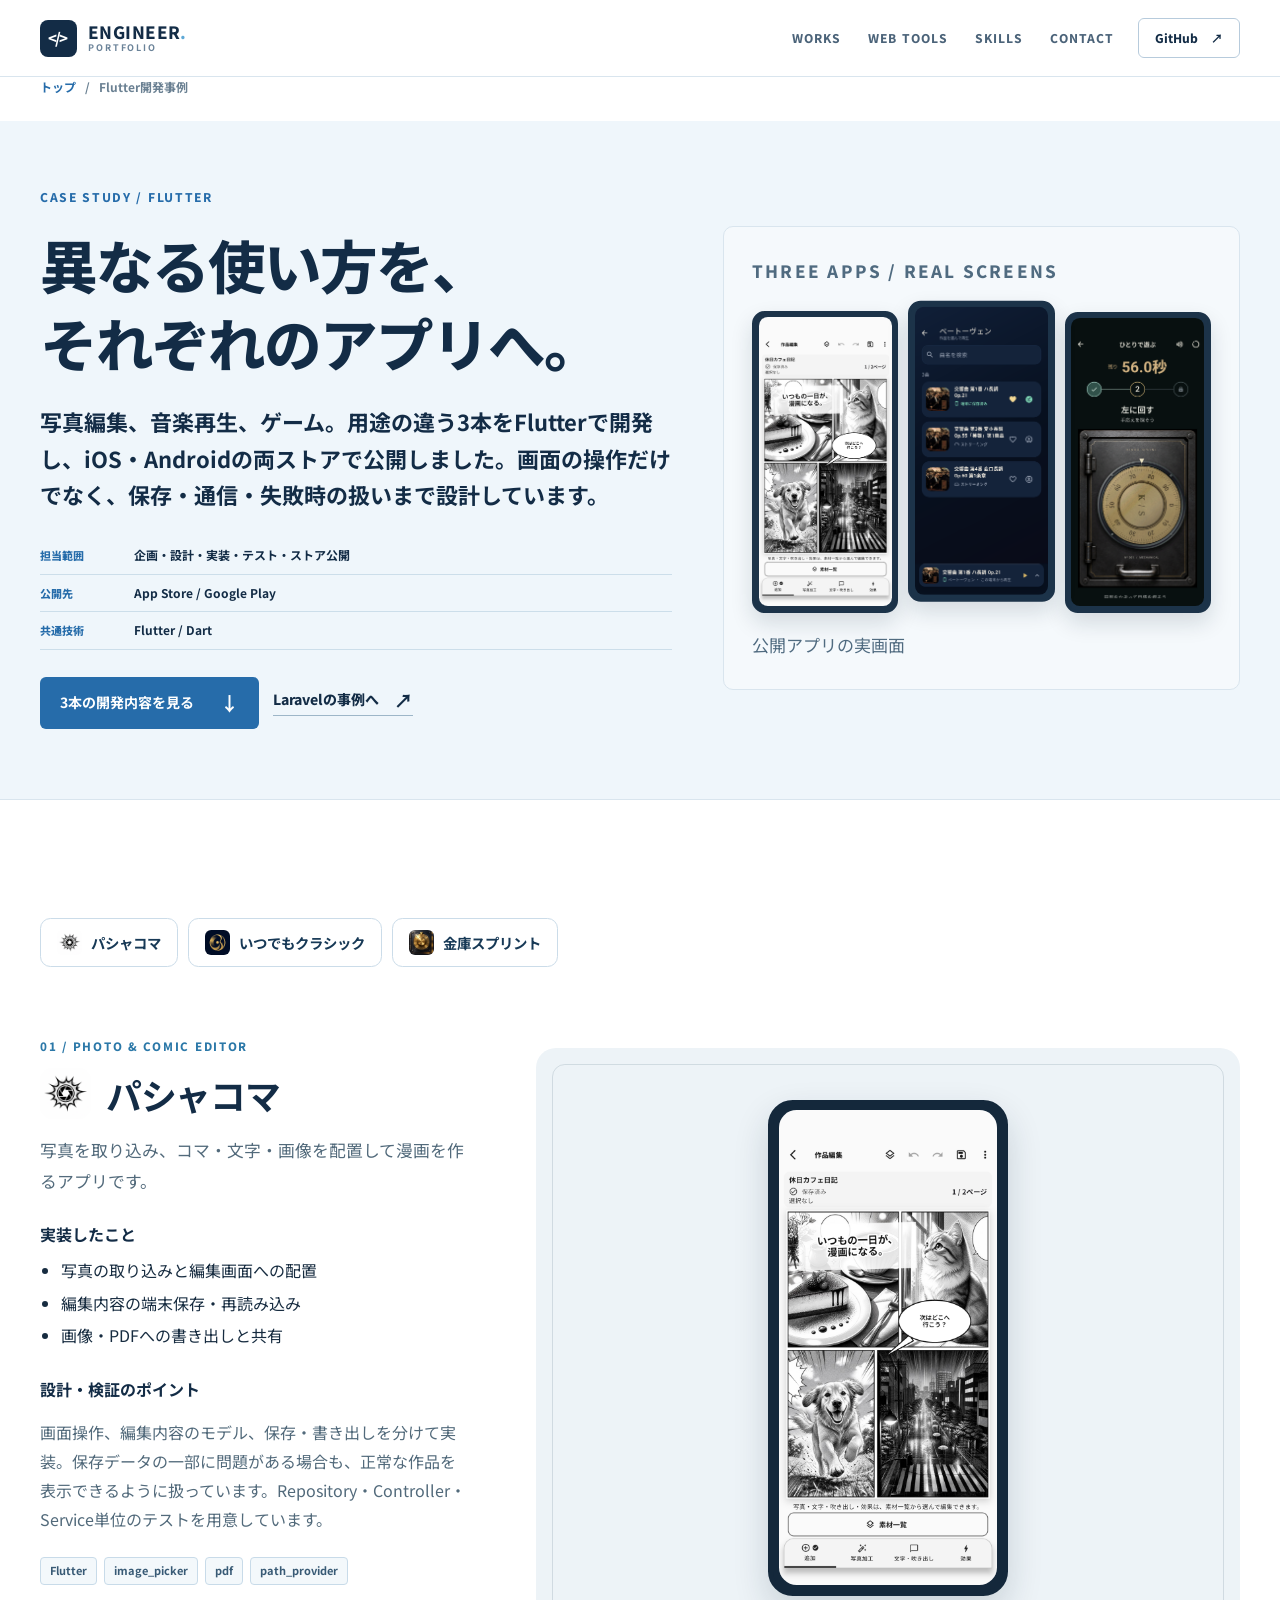
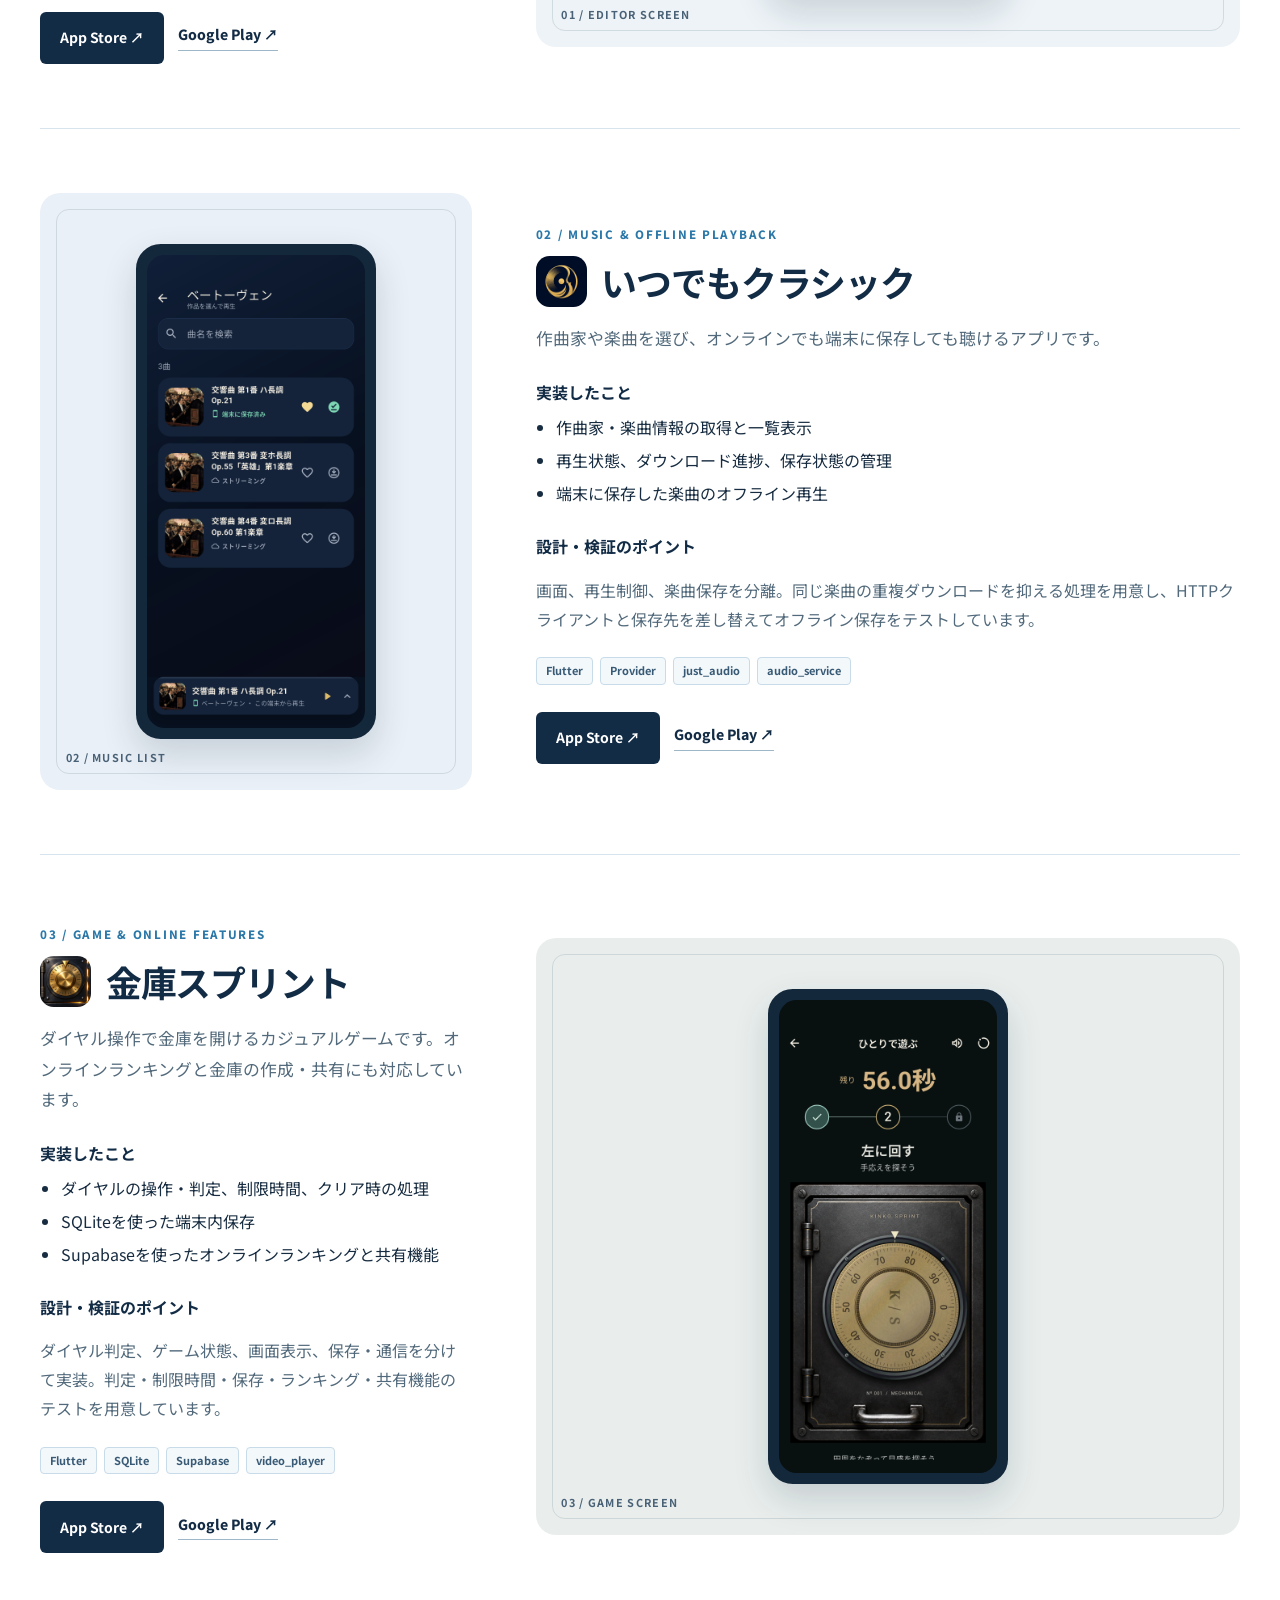
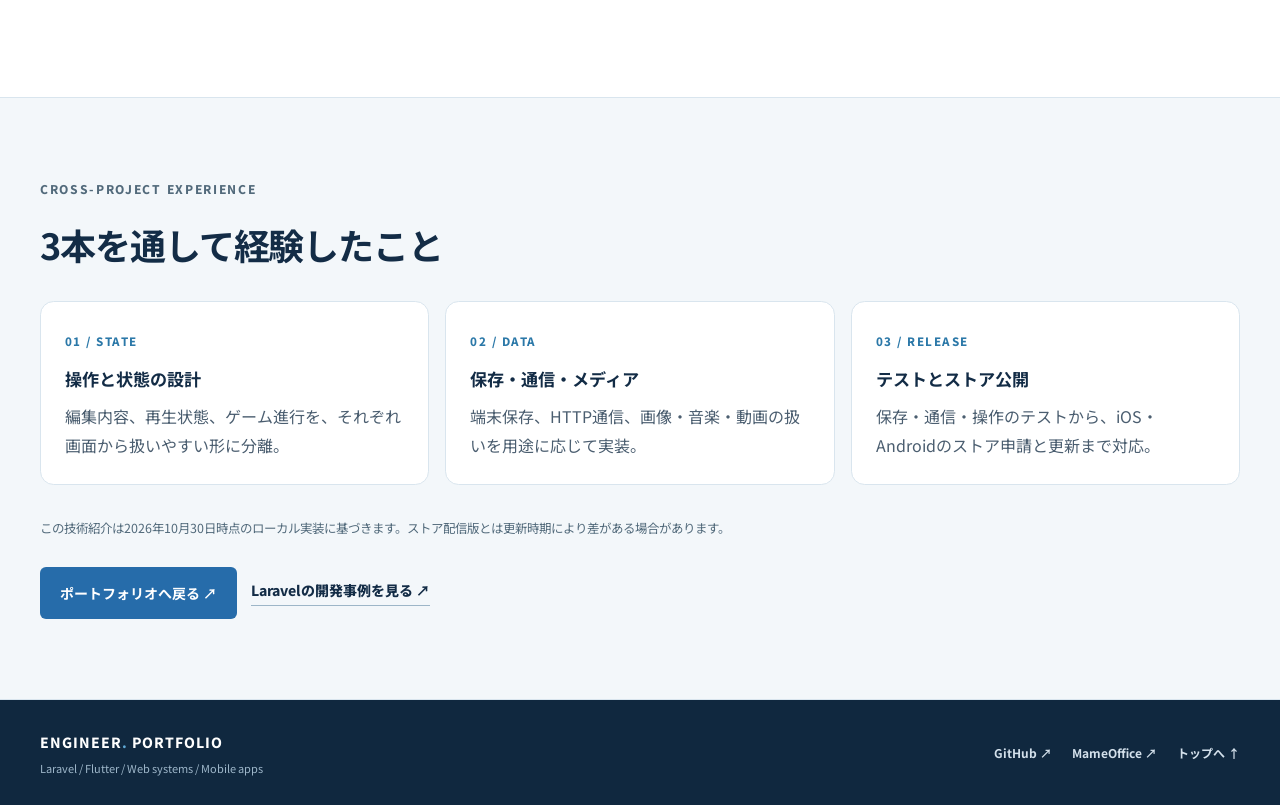
==== projects/flutter.html @ 418cf0a7 "Build Laravel and Flutter portfolio site" ====
<!doctype html>
<html lang="ja">
<head>
  <meta charset="utf-8">
  <meta name="viewport" content="width=device-width, initial-scale=1">
  <meta name="theme-color" content="#12324f">
  <meta name="description" content="Flutterで開発し、App StoreとGoogle Playで公開している3本のアプリ。写真編集、音楽のオフライン再生、オンラインランキング付きゲームの設計・実装・テストを紹介します。">
  <meta property="og:type" content="article">
  <meta property="og:locale" content="ja_JP">
  <meta property="og:title" content="Flutter開発事例｜iOS・Androidアプリ3本">
  <meta property="og:description" content="パシャコマ、いつでもクラシック、金庫スプリントの実画面と設計・実装内容。">
  <meta property="og:url" content="https://en-nagaojunichi.github.io/projects/flutter.html">
  <meta property="og:image" content="https://en-nagaojunichi.github.io/assets/og-portfolio.png">
  <meta name="twitter:card" content="summary_large_image">
  <link rel="canonical" href="https://en-nagaojunichi.github.io/projects/flutter.html">
  <link rel="icon" href="/favicon.svg" type="image/svg+xml">
  <link rel="preconnect" href="https://fonts.googleapis.com">
  <link rel="preconnect" href="https://fonts.gstatic.com" crossorigin>
  <link href="https://fonts.googleapis.com/css2?family=Noto+Sans+JP:wght@400;500;600;700;800&display=swap" rel="stylesheet">
  <link rel="stylesheet" href="/styles.css">
  <title>Flutter開発事例｜iOS・Androidアプリ3本 | 個人ポートフォリオ</title>
  <style>
    .flutter-summary { max-width: 78rem; margin: 0 auto; }
    .flutter-hero-preview { display: grid; grid-template-columns: repeat(3, minmax(0, 1fr)); gap: .65rem; align-items: end; margin: 1.5rem 0 1rem; }
    .flutter-hero-preview > div { min-width: 0; padding: .22rem; border: .22rem solid #1c3349; border-radius: .8rem; background: #1c3349; box-shadow: 0 10px 22px rgba(12, 32, 48, .14); }
    .flutter-hero-preview > div:nth-child(2) { transform: translateY(-.7rem); }
    .flutter-hero-preview img { display: block; width: 100%; height: auto; border-radius: .55rem; }
    .case-panel-label { color: #47769a; font-size: .72rem; font-weight: 800; letter-spacing: .13em; }
    .case-panel > p:last-child { margin: .5rem 0 0; color: #60758a; font-size: .82rem; }
    .case-section-muted { background: #f3f7fa; }
    .flutter-jump { display: flex; flex-wrap: wrap; gap: .65rem; margin: 2.4rem 0 0; }
    .flutter-jump a { display: inline-flex; align-items: center; gap: .55rem; padding: .7rem 1rem; border: 1px solid #cbdce9; border-radius: .65rem; background: #fff; color: #173956; font-size: .9rem; font-weight: 700; text-decoration: none; }
    .flutter-jump a:hover, .flutter-jump a:focus-visible { border-color: #2b77a6; background: #f0f7fb; }
    .flutter-jump img { width: 1.55rem; height: 1.55rem; border-radius: .38rem; object-fit: cover; }
    .flutter-project { display: grid; grid-template-columns: minmax(0, .76fr) minmax(0, 1.24fr); gap: clamp(2rem, 5vw, 5rem); align-items: center; padding: clamp(2.6rem, 5vw, 4.6rem) 0; border-top: 1px solid #d8e4ed; }
    .flutter-project:first-of-type { border-top: 0; }
    .flutter-project:nth-child(even) .flutter-project-art { order: 2; }
    .flutter-project-art { min-width: 0; padding: clamp(1.6rem, 4vw, 3.5rem); display: grid; place-items: center; border-radius: 1.25rem; background: #edf3f7; position: relative; }
    .flutter-project-art.classic { background: #eaf0f7; }
    .flutter-project-art.kinko { background: #e9eeed; }
    .flutter-project-art::before { content: ''; position: absolute; inset: 1rem; border: 1px solid rgba(20, 57, 80, .13); border-radius: .8rem; pointer-events: none; }
    .flutter-phone { width: min(100%, 15rem); padding: .36rem; border: .32rem solid #14283b; border-radius: 1.55rem; background: #14283b; box-shadow: 0 15px 35px rgba(14, 38, 56, .16); }
    .flutter-phone img { display: block; width: 100%; height: auto; border-radius: 1.1rem; }
    .flutter-art-caption { position: absolute; left: 1.6rem; bottom: 1.45rem; color: #496176; font-size: .68rem; font-weight: 700; letter-spacing: .12em; }
    .flutter-project-content { min-width: 0; }
    .flutter-project-index { color: #2b78a8; font-size: .72rem; font-weight: 800; letter-spacing: .15em; }
    .flutter-project-title { display: flex; align-items: center; gap: .9rem; margin: .65rem 0 0; }
    .flutter-project-title img { width: 3.2rem; height: 3.2rem; border-radius: .85rem; object-fit: cover; }
    .flutter-project-title h2 { margin: 0; font-size: clamp(1.65rem, 2.8vw, 2.5rem); line-height: 1.3; }
    .flutter-project-lead { margin: 1rem 0 0; color: #405366; font-size: 1.05rem; line-height: 1.8; }
    .flutter-project-content h3 { margin: 1.6rem 0 .5rem; font-size: 1rem; }
    .flutter-project-content p, .flutter-project-content li { line-height: 1.8; }
    .flutter-project-content ul { margin: .3rem 0 0; padding-left: 1.3rem; }
    .flutter-project-content li + li { margin-top: .25rem; }
    .flutter-project-content .tag-list { margin-top: 1.5rem; }
    .flutter-project-content .case-link-row { margin-top: 1.7rem; }
    .flutter-capabilities { display: grid; grid-template-columns: repeat(3, minmax(0, 1fr)); gap: 1rem; margin-top: 2rem; }
    .flutter-capabilities article { padding: 1.5rem; border: 1px solid #d9e5ee; border-radius: .85rem; background: #fff; }
    .flutter-capabilities span { display: inline-block; margin-bottom: .85rem; color: #2b78a8; font-size: .72rem; font-weight: 800; letter-spacing: .13em; }
    .flutter-capabilities h3 { margin: 0 0 .55rem; font-size: 1.07rem; }
    .flutter-capabilities p { margin: 0; color: #4b5e70; line-height: 1.8; }
    .flutter-disclaimer { margin: 2rem 0 0; color: #66798a; font-size: .78rem; line-height: 1.75; }
    @media (max-width: 800px) {
      .flutter-project { grid-template-columns: 1fr; gap: 1.7rem; }
      .flutter-project:nth-child(even) .flutter-project-art { order: 0; }
      .flutter-project-art { min-height: 22rem; }
      .flutter-phone { width: min(100%, 12.5rem); }
      .flutter-capabilities { grid-template-columns: 1fr; }
    }
  </style>
</head>
<body>
  <a class="skip-link" href="#main">本文へ移動</a>
  <header class="site-header"><div class="container header-inner">
    <a class="brand" href="/" aria-label="ポートフォリオ トップ"><span class="brand-mark">&lt;/&gt;</span><span>ENGINEER<span class="brand-accent">.</span><small>PORTFOLIO</small></span></a>
    <nav class="main-nav" aria-label="メインナビゲーション"><a href="/#works">WORKS</a><a href="/#tools">WEB TOOLS</a><a href="/#skills">SKILLS</a><a href="/#contact">CONTACT</a></nav>
    <a class="header-link" href="https://github.com/en-nagaojunichi" target="_blank" rel="noopener noreferrer">GitHub <span aria-hidden="true">↗</span></a>
  </div></header>
  <main id="main">
    <div class="container"><nav class="breadcrumb" aria-label="現在の位置"><a href="/">トップ</a><span aria-hidden="true">/</span><span aria-current="page">Flutter開発事例</span></nav></div>
    <section class="case-hero" aria-labelledby="case-title"><div class="container case-grid"><div>
      <p class="section-kicker">CASE STUDY / FLUTTER</p>
      <h1 id="case-title">異なる使い方を、<br>それぞれのアプリへ。</h1>
      <p class="case-lead">写真編集、音楽再生、ゲーム。用途の違う3本をFlutterで開発し、iOS・Androidの両ストアで公開しました。画面の操作だけでなく、保存・通信・失敗時の扱いまで設計しています。</p>
      <div class="case-meta"><div><span>担当範囲</span><strong>企画・設計・実装・テスト・ストア公開</strong></div><div><span>公開先</span><strong>App Store / Google Play</strong></div><div><span>共通技術</span><strong>Flutter / Dart</strong></div></div>
      <div class="case-link-row"><a class="button button-primary" href="#pashakoma">3本の開発内容を見る <span aria-hidden="true">↓</span></a><a class="text-link" href="/projects/mamead.html">Laravelの事例へ <span aria-hidden="true">↗</span></a></div>
    </div><div class="case-panel"><p class="case-panel-label">THREE APPS / REAL SCREENS</p><div class="flutter-hero-preview"><div><img src="/assets/pashakoma-ui.png" alt="パシャコマの漫画編集画面" width="1320" height="2868"></div><div><img src="/assets/itsudemoclassic-ui.png" alt="いつでもクラシックの楽曲一覧画面" width="1080" height="2340"></div><div><img src="/assets/kinko-sprint-ui.png" alt="金庫スプリントのダイヤル操作画面" width="1080" height="2340"></div></div><p>公開アプリの実画面</p></div></div></section>
    <section class="case-section" aria-label="アプリごとの開発内容"><div class="container flutter-summary">
      <div class="flutter-jump" aria-label="アプリへ移動"><a href="#pashakoma"><img src="/assets/pashakoma-icon.png" alt="">パシャコマ</a><a href="#classic"><img src="/assets/itsudemoclassic-icon.png" alt="">いつでもクラシック</a><a href="#kinko"><img src="/assets/kinko-sprint-icon.png" alt="">金庫スプリント</a></div>
      <article class="flutter-project" id="pashakoma"><div class="flutter-project-art"><div class="flutter-phone"><img src="/assets/pashakoma-ui.png" alt="写真・文字・吹き出しを配置したパシャコマの作品編集画面" width="1320" height="2868" loading="lazy"></div><span class="flutter-art-caption">01 / EDITOR SCREEN</span></div><div class="flutter-project-content"><span class="flutter-project-index">01 / PHOTO & COMIC EDITOR</span><div class="flutter-project-title"><img src="/assets/pashakoma-icon.png" alt="" width="64" height="64" loading="lazy"><h2>パシャコマ</h2></div><p class="flutter-project-lead">写真を取り込み、コマ・文字・画像を配置して漫画を作るアプリです。</p><h3>実装したこと</h3><ul><li>写真の取り込みと編集画面への配置</li><li>編集内容の端末保存・再読み込み</li><li>画像・PDFへの書き出しと共有</li></ul><h3>設計・検証のポイント</h3><p>画面操作、編集内容のモデル、保存・書き出しを分けて実装。保存データの一部に問題がある場合も、正常な作品を表示できるように扱っています。Repository・Controller・Service単位のテストを用意しています。</p><div class="tag-list"><span>Flutter</span><span>image_picker</span><span>pdf</span><span>path_provider</span></div><div class="case-link-row"><a class="button button-dark" href="https://apps.apple.com/jp/app/id6805789148" target="_blank" rel="noopener noreferrer">App Store ↗</a><a class="text-link" href="https://play.google.com/store/apps/details?id=com.mameoffice.pashakoma" target="_blank" rel="noopener noreferrer">Google Play ↗</a></div></div></article>
      <article class="flutter-project" id="classic"><div class="flutter-project-art classic"><div class="flutter-phone"><img src="/assets/itsudemoclassic-ui.png" alt="楽曲の保存状態と再生を示すいつでもクラシックの一覧画面" width="1080" height="2340" loading="lazy"></div><span class="flutter-art-caption">02 / MUSIC LIST</span></div><div class="flutter-project-content"><span class="flutter-project-index">02 / MUSIC & OFFLINE PLAYBACK</span><div class="flutter-project-title"><img src="/assets/itsudemoclassic-icon.png" alt="" width="64" height="64" loading="lazy"><h2>いつでもクラシック</h2></div><p class="flutter-project-lead">作曲家や楽曲を選び、オンラインでも端末に保存しても聴けるアプリです。</p><h3>実装したこと</h3><ul><li>作曲家・楽曲情報の取得と一覧表示</li><li>再生状態、ダウンロード進捗、保存状態の管理</li><li>端末に保存した楽曲のオフライン再生</li></ul><h3>設計・検証のポイント</h3><p>画面、再生制御、楽曲保存を分離。同じ楽曲の重複ダウンロードを抑える処理を用意し、HTTPクライアントと保存先を差し替えてオフライン保存をテストしています。</p><div class="tag-list"><span>Flutter</span><span>Provider</span><span>just_audio</span><span>audio_service</span></div><div class="case-link-row"><a class="button button-dark" href="https://apps.apple.com/jp/app/id6748042662" target="_blank" rel="noopener noreferrer">App Store ↗</a><a class="text-link" href="https://play.google.com/store/apps/details?id=com.itsudemoclassic" target="_blank" rel="noopener noreferrer">Google Play ↗</a></div></div></article>
      <article class="flutter-project" id="kinko"><div class="flutter-project-art kinko"><div class="flutter-phone"><img src="/assets/kinko-sprint-ui.png" alt="ダイヤル操作と制限時間を示す金庫スプリントのゲーム画面" width="1080" height="2340" loading="lazy"></div><span class="flutter-art-caption">03 / GAME SCREEN</span></div><div class="flutter-project-content"><span class="flutter-project-index">03 / GAME & ONLINE FEATURES</span><div class="flutter-project-title"><img src="/assets/kinko-sprint-icon.png" alt="" width="64" height="64" loading="lazy"><h2>金庫スプリント</h2></div><p class="flutter-project-lead">ダイヤル操作で金庫を開けるカジュアルゲームです。オンラインランキングと金庫の作成・共有にも対応しています。</p><h3>実装したこと</h3><ul><li>ダイヤルの操作・判定、制限時間、クリア時の処理</li><li>SQLiteを使った端末内保存</li><li>Supabaseを使ったオンラインランキングと共有機能</li></ul><h3>設計・検証のポイント</h3><p>ダイヤル判定、ゲーム状態、画面表示、保存・通信を分けて実装。判定・制限時間・保存・ランキング・共有機能のテストを用意しています。</p><div class="tag-list"><span>Flutter</span><span>SQLite</span><span>Supabase</span><span>video_player</span></div><div class="case-link-row"><a class="button button-dark" href="https://apps.apple.com/jp/app/id6810457234" target="_blank" rel="noopener noreferrer">App Store ↗</a><a class="text-link" href="https://play.google.com/store/apps/details?id=com.mameoffice.kinkosprint" target="_blank" rel="noopener noreferrer">Google Play ↗</a></div></div></article>
    </div></section>
    <section class="case-section case-section-muted" aria-labelledby="through-title"><div class="container"><p class="section-kicker">CROSS-PROJECT EXPERIENCE</p><h2 id="through-title">3本を通して経験したこと</h2><div class="flutter-capabilities"><article><span>01 / STATE</span><h3>操作と状態の設計</h3><p>編集内容、再生状態、ゲーム進行を、それぞれ画面から扱いやすい形に分離。</p></article><article><span>02 / DATA</span><h3>保存・通信・メディア</h3><p>端末保存、HTTP通信、画像・音楽・動画の扱いを用途に応じて実装。</p></article><article><span>03 / RELEASE</span><h3>テストとストア公開</h3><p>保存・通信・操作のテストから、iOS・Androidのストア申請と更新まで対応。</p></article></div><p class="flutter-disclaimer">この技術紹介は2026年10月30日時点のローカル実装に基づきます。ストア配信版とは更新時期により差がある場合があります。</p><div class="case-link-row"><a class="button button-primary" href="/">ポートフォリオへ戻る ↗</a><a class="text-link" href="/projects/mamead.html">Laravelの開発事例を見る ↗</a></div></div></section>
  </main>
  <footer class="site-footer"><div class="container footer-inner"><div><span class="footer-brand">ENGINEER<span>.</span> PORTFOLIO</span><p>Laravel / Flutter / Web systems / Mobile apps</p></div><div class="footer-links"><a href="https://github.com/en-nagaojunichi" target="_blank" rel="noopener noreferrer">GitHub ↗</a><a href="https://mameoffice.com/" target="_blank" rel="noopener noreferrer">MameOffice ↗</a><a href="/">トップへ ↑</a></div></div></footer>
</body>
</html>
---- styles.css ----
:root{--ink:#172c40;--navy:#132c46;--navy-2:#1d3c5a;--blue:#266caa;--blue-soft:#e9f3fb;--mist:#f5f9fc;--line:#d9e5ee;--muted:#5d7183;--white:#fff;--radius:10px}
*{box-sizing:border-box}
html{scroll-behavior:smooth}
body{margin:0;color:var(--ink);background:var(--white);font-family:"Noto Sans JP",system-ui,-apple-system,"Segoe UI",sans-serif;font-size:16px;line-height:1.65;-webkit-font-smoothing:antialiased}
img{display:block;max-width:100%}
a{color:inherit;text-decoration:none}
button,a{-webkit-tap-highlight-color:transparent}
a:focus-visible{outline:3px solid #74b8e8;outline-offset:4px;border-radius:3px}
::selection{background:#bfe0f6;color:#102a43}
.container{width:min(100% - 64px,1200px);margin-inline:auto}
.skip-link{position:absolute;left:16px;top:-60px;z-index:99;background:var(--navy);color:#fff;padding:9px 16px}
.skip-link:focus{top:8px}
[id]{scroll-margin-top:95px}

/* Header */
.site-header{position:sticky;top:0;z-index:50;background:rgba(255,255,255,.96);border-bottom:1px solid var(--line);backdrop-filter:blur(12px)}
.header-inner{min-height:76px;display:flex;align-items:center;gap:24px}
.brand{display:inline-flex;align-items:center;gap:11px;flex:none;color:var(--navy);font-size:17px;font-weight:800;letter-spacing:.025em;line-height:1.12}
.brand-mark{display:grid;place-items:center;width:37px;height:37px;border-radius:8px;background:var(--navy);color:#fff;font-size:15px;letter-spacing:-.12em;padding-right:3px}
.brand-accent,.footer-brand span{color:#5fa9d6}
.brand small{display:block;margin-top:2px;font-size:9px;letter-spacing:.21em;color:#6b8399;font-weight:700}
.main-nav{display:flex;align-items:center;justify-content:flex-end;gap:27px;margin-left:auto;white-space:nowrap}
.main-nav a{font-size:12px;font-weight:800;letter-spacing:.09em;color:#4b6379;transition:color .2s}
.main-nav a:hover,.footer-links a:hover{color:var(--blue)}
.header-link{display:inline-flex;align-items:center;gap:13px;flex:none;padding:9px 16px;border:1px solid #b7cbdc;border-radius:6px;color:var(--navy);font-size:12px;font-weight:800;transition:background .2s,border-color .2s}
.header-link:hover{background:#edf5fa;border-color:#7da8c5}

/* Shared type and actions */
.eyebrow,.section-kicker,.line-label,.work-index,.app-number,.skill-number{font-size:12px;font-weight:800;letter-spacing:.14em}
.section-kicker{color:var(--blue);margin:0 0 18px}
.section h2,.contact-section h2,.case-hero h1{font-size:clamp(32px,3.8vw,50px);line-height:1.36;letter-spacing:-.035em;font-weight:800;margin:0}
.section{padding:104px 0}
.section-heading{display:grid;grid-template-columns:minmax(0,1fr) minmax(260px,360px);align-items:end;gap:35px;margin-bottom:40px}
.section-heading>p{margin:0 0 7px;color:var(--muted);font-size:16px;line-height:1.8}
.button{min-height:52px;display:inline-flex;align-items:center;justify-content:space-between;gap:26px;padding:12px 20px;border-radius:6px;font-size:14px;font-weight:700;line-height:1.4;transition:transform .2s,background .2s,color .2s}
.button:hover{transform:translateY(-2px)}
.button span{font-size:19px;line-height:1}
.button-primary{background:var(--blue);color:#fff}
.button-primary:hover{background:#17588f}
.button-dark{background:var(--navy);color:#fff}
.button-dark:hover{background:#254c6c}
.text-link{display:inline-flex;align-items:center;gap:15px;color:var(--navy);font-size:14px;font-weight:800;border-bottom:1px solid #9db6c8;padding-bottom:5px;line-height:1.4;transition:color .2s,border-color .2s}
.text-link:hover{color:var(--blue);border-color:var(--blue)}
.text-link span{font-size:19px;line-height:1}
.tag-list{display:flex;flex-wrap:wrap;gap:7px}
.tag-list span{display:inline-block;padding:5px 9px;border:1px solid #c8dbe9;border-radius:4px;color:#385a75;background:#f3f8fb;font-size:11px;font-weight:700;line-height:1.4}

/* Hero */
.hero{background:linear-gradient(115deg,#fbfdff 0%,#eef6fc 100%);overflow:hidden}
.hero-grid{display:grid;grid-template-columns:minmax(0,1.02fr) minmax(0,.98fr);gap:clamp(28px,4vw,58px);align-items:center;min-height:640px;padding-top:60px;padding-bottom:66px}
.hero-copy{min-width:0}
.eyebrow{display:flex;align-items:center;gap:12px;margin:0 0 25px;color:var(--blue);font-size:11px;line-height:1.5}
.eyebrow span{width:29px;height:2px;background:var(--blue);flex:none}
.hero h1{font-size:clamp(41px,4.4vw,66px);line-height:1.31;letter-spacing:-.05em;margin:0 0 24px;font-weight:800;color:var(--navy)}
.hero h1 em{font-style:normal;color:var(--blue)}
.hero-lead{max-width:590px;color:#496075;font-size:17px;line-height:1.85;margin:0}
.hero-actions{display:flex;align-items:center;flex-wrap:wrap;gap:18px 23px;margin-top:32px}
.hero-actions .button{min-width:190px}
.hero-proof{display:grid;grid-template-columns:repeat(3,minmax(0,1fr));gap:0;padding:0;margin:52px 0 0;border-top:1px solid #cddfeb}
.hero-proof>div{display:flex;flex-direction:column;gap:3px;padding:17px 12px 0 0;min-width:0}
.hero-proof>div+div{padding-left:17px;border-left:1px solid #cddfeb}
.hero-proof dt{order:2;margin:0;color:#60768a;font-size:11px;font-weight:600;line-height:1.55}
.hero-proof dd{order:1;margin:0;color:var(--navy);font-size:29px;line-height:1.2;font-weight:800;letter-spacing:-.04em}
.hero-proof dd span{font-size:11px;letter-spacing:0;margin-left:2px}
.hero-proof-note{margin:8px 0 0;color:#7890a2;font-size:10px}
.hero-art{min-width:0;padding:23px 24px 19px;background:#15314d;border:1px solid #365777;border-radius:10px;box-shadow:0 22px 42px rgba(18,44,70,.10);color:#fff}
.hero-art-top{display:flex;align-items:center;justify-content:space-between;gap:10px;border-bottom:1px solid #45627e;padding-bottom:14px;color:#c8d9e8;font-size:10px;font-weight:700;letter-spacing:.12em}
.hero-phones{display:grid;grid-template-columns:repeat(3,minmax(0,1fr));gap:11px;align-items:start;padding:25px 0 8px}
.hero-phone{min-width:0;margin:0;text-align:center}
.hero-phone-left{margin-top:37px}.hero-phone-right{margin-top:54px}
.phone-screen,.app-device{position:relative;overflow:hidden;background:#061320;border:5px solid #0a1725;border-radius:21px;box-shadow:0 14px 26px rgba(0,0,0,.2);aspect-ratio:9/19.5}
.phone-screen::before,.app-device::before{content:"";position:absolute;z-index:2;top:5px;left:50%;width:28%;height:6px;transform:translateX(-50%);border-radius:0 0 8px 8px;background:#0a1725}
.phone-screen img,.app-device img{width:100%;height:100%;object-fit:contain}
.hero-phone figcaption{margin-top:10px;color:#d9e6f1;font-size:11px;font-weight:700;white-space:nowrap}
.hero-art-note{text-align:right;margin:10px 0 0;color:#9db8ce;font-size:10px}
.intro-band{background:var(--navy);color:#fff}
.intro-band-inner{display:flex;align-items:center;gap:28px;min-height:86px;padding:16px 0}
.intro-band-inner>span{flex:none;color:#9cc8e4;font-size:11px;letter-spacing:.17em;font-weight:800}
.intro-band p{margin:0;font-size:14px;font-weight:600}
.intro-band a{margin-left:auto;color:#d1e7f5;font-size:12px;font-weight:700;white-space:nowrap;border-bottom:1px solid #6686a0}
.profile-section{padding:70px 0 74px;border-bottom:1px solid var(--line)}
.profile-grid{display:grid;grid-template-columns:minmax(0,.9fr) minmax(0,1.1fr);align-items:start;gap:clamp(30px,6vw,90px)}
.profile-grid h2{margin:0;color:var(--navy);font-size:clamp(27px,3vw,39px);line-height:1.46;letter-spacing:-.035em}
.profile-summary{max-width:470px;margin:20px 0 0;color:#526a7b;font-size:14px;line-height:1.9}
.profile-grid>div>.profile-note{margin:18px 0 0;font-size:11px;font-weight:700;color:var(--blue)}
.profile-copy h3{margin:0 0 12px;color:var(--navy);font-size:14px;font-weight:800}
.profile-offers{list-style:none;margin:0;padding:0;border-top:1px solid var(--line)}
.profile-offers li{display:grid;grid-template-columns:28px minmax(0,1fr);gap:14px;padding:12px 0;border-bottom:1px solid var(--line)}
.profile-offers li>span{padding-top:3px;color:var(--blue);font-size:11px;font-weight:800}
.profile-offers strong{display:block;color:var(--navy);font-size:14px;line-height:1.55}
.profile-offers p{margin:4px 0 0!important;color:#5b7284;font-size:12px!important;line-height:1.65!important}
.profile-copy p{margin:0;color:#526a7b;font-size:14px;line-height:1.95}
.profile-copy p+p{margin-top:13px}
.profile-copy .profile-note{margin-top:18px;font-size:11px;font-weight:700;color:var(--blue)}

/* Work */
.featured-work{display:grid;grid-template-columns:minmax(0,1.06fr) minmax(0,.94fr);background:#f4f9fc;border:1px solid var(--line);border-radius:var(--radius);overflow:hidden}
.featured-image{position:relative;min-width:0;display:flex;align-items:center;background:#e6eff5}
.featured-image img{width:100%;height:auto;object-fit:contain}
.image-caption{position:absolute;bottom:15px;left:15px;padding:6px 10px;border-radius:3px;background:rgba(19,44,70,.88);color:#fff;font-size:10px;font-weight:700;letter-spacing:.08em}
.featured-content{padding:clamp(28px,3.6vw,50px);min-width:0}
.work-index{color:var(--blue);margin:0 0 16px}.work-index span{color:#98afc1;margin-left:8px}
.featured-content h3{margin:0 0 6px;font-size:clamp(32px,3vw,43px);line-height:1.2;color:var(--navy);letter-spacing:-.04em}
.featured-content h3 small{font-size:14px;letter-spacing:0;margin-left:7px;vertical-align:middle;font-weight:700;color:var(--muted)}
.work-subtitle{font-weight:700;color:#315c7d;margin:0 0 16px!important}
.featured-content>p:not(.work-index){font-size:14px;line-height:1.85;color:#536b7d}
.work-points{list-style:none;margin:22px 0;padding:16px 0;border-block:1px solid #d6e5ee}
.work-points li{position:relative;padding-left:19px;font-size:13px;line-height:1.7;color:#34536d}
.work-points li+li{margin-top:8px}
.work-points li::before{content:"";position:absolute;top:.62em;left:0;width:7px;height:7px;border-radius:50%;background:#4e91bd}
.work-links{display:flex;align-items:center;gap:20px;flex-wrap:wrap;margin-top:24px}
.subsection-heading{display:flex;align-items:end;justify-content:space-between;gap:20px;margin:74px 0 22px;padding-bottom:18px;border-bottom:1px solid var(--line)}
.line-label{display:block;margin:0 0 9px;color:var(--blue);font-size:11px}
.subsection-heading h3{margin:0;font-size:24px;line-height:1.4;color:var(--navy)}
.subsection-heading>a{font-size:12px;font-weight:800;color:var(--blue);border-bottom:1px solid #b0c9d9;white-space:nowrap}
.app-grid{display:grid;grid-template-columns:repeat(3,minmax(0,1fr));gap:20px}
.app-card{min-width:0;border:1px solid var(--line);border-radius:var(--radius);overflow:hidden;background:#fff;display:flex;flex-direction:column}
.app-card-visual{height:330px;position:relative;display:flex;align-items:center;justify-content:center;overflow:hidden;background:#eaf2f7}
.app-classic .app-card-visual{background:#dfeaf4}.app-kinko .app-card-visual{background:#e9e9e5}
.app-device{height:284px;width:auto;aspect-ratio:9/19.5;border-width:4px;border-radius:19px;box-shadow:0 11px 26px rgba(19,44,70,.18)}
.app-device::before{top:4px;height:5px}
.app-device img{width:100%;height:100%;object-fit:contain}
.visual-label{position:absolute;left:16px;bottom:14px;color:#385b73;font-size:10px;font-weight:800;letter-spacing:.15em}
.app-card-body{display:flex;flex-direction:column;flex:1;padding:23px 23px 20px}
.app-number{color:var(--blue);margin:0 0 15px;font-size:10px}
.app-title{display:flex;align-items:center;gap:11px}
.app-title img{width:43px;height:43px;border-radius:9px;object-fit:cover}
.app-title h4{font-size:20px;line-height:1.4;letter-spacing:-.025em;margin:0;color:var(--navy)}
.app-card-body>p:not(.app-number){font-size:13px;line-height:1.8;color:#526879;margin:17px 0 0}
.app-card-body>p.app-tech{font-size:11px;color:#51738e;font-weight:700;margin-top:auto;padding-top:19px}
.store-links{display:flex;flex-wrap:wrap;gap:13px;margin-top:13px;padding-top:14px;border-top:1px solid var(--line)}
.store-links a{font-size:12px;font-weight:800;color:#225f94}.store-links a:hover{text-decoration:underline}

/* Web tools */
.tools-section{background:var(--mist)}
.tool-grid{display:grid;grid-template-columns:repeat(3,minmax(0,1fr));gap:19px}
.tool-card{display:flex;flex-direction:column;min-width:0;background:#fff;border:1px solid var(--line);border-radius:var(--radius);padding:28px 26px 24px}
.tool-top{display:flex;align-items:start;justify-content:space-between;gap:10px;margin-bottom:20px}
.tool-icon{display:grid;place-items:center;width:43px;height:43px;border-radius:7px;background:#e6f2f9;color:#286899;font-size:24px;font-weight:700}
.tool-top strong{color:var(--navy);font-size:37px;line-height:1;font-weight:800;letter-spacing:-.06em}
.tool-top strong span{font-size:12px;letter-spacing:0;margin-left:3px}
.tool-card h3{font-size:19px;line-height:1.5;margin:0 0 11px;color:var(--navy)}
.tool-card p{font-size:13px;line-height:1.8;color:var(--muted);margin:0 0 22px}
.tool-card ul{list-style:none;margin:auto 0 0;padding:13px 0 0;border-top:1px solid var(--line)}
.tool-card li+li{margin-top:8px}
.tool-card li a{color:#256797;font-size:13px;font-weight:700}
.tool-card li a:hover{text-decoration:underline}
.tools-footer{display:flex;justify-content:space-between;align-items:center;gap:20px;padding-top:26px}
.tools-footer p{margin:0;color:var(--muted);font-size:13px}

/* Skills and approach */
.skill-grid{display:grid;grid-template-columns:repeat(3,minmax(0,1fr));gap:20px}
.skill-card{padding:28px 26px;border:1px solid var(--line);border-radius:var(--radius);background:#fff;display:flex;flex-direction:column;min-width:0}
.skill-number{font-size:13px;color:var(--blue)}
.skill-card h3{font-size:22px;letter-spacing:-.025em;margin:20px 0 10px;color:var(--navy)}
.skill-card p{margin:0 0 23px;font-size:13px;line-height:1.9;color:#526a7e}
.skill-card .tag-list{margin-top:auto}
.approach-section{background:var(--navy);color:#fff}
.approach-section .section-kicker{color:#96c7e6}
.approach-grid{display:grid;grid-template-columns:minmax(0,.95fr) minmax(0,1.05fr);gap:clamp(40px,7vw,105px);align-items:start}
.approach-section h2{color:#fff}
.approach-lead{color:#c6d8e6;line-height:1.95;margin:26px 0 28px;max-width:520px}
.approach-section .text-link{color:#d7ecfa;border-color:#708fa9}
.approach-list{list-style:none;padding:0;margin:0;border-top:1px solid #46647d}
.approach-list li{display:grid;grid-template-columns:42px minmax(0,1fr);gap:18px;padding:20px 0;border-bottom:1px solid #46647d}
.approach-list li>span{color:#93c4e4;font-size:12px;font-weight:800;letter-spacing:.08em;padding-top:4px}
.approach-list h3{margin:0 0 4px;color:#fff;font-size:17px}
.approach-list p{margin:0;color:#adc4d6;font-size:13px;line-height:1.7}

/* Contact and footer */
.contact-section{padding:100px 0;background:#edf6fb}
.contact-grid{display:grid;grid-template-columns:minmax(0,1fr) minmax(0,.92fr);gap:70px;align-items:center}
.contact-section h2{color:var(--navy)}
.contact-grid>div>p:not(.section-kicker){max-width:520px;margin:23px 0 0;color:var(--muted);line-height:1.9}
.contact-options{display:grid;gap:12px}
.contact-options a{display:flex;flex-direction:column;gap:7px;padding:20px 23px;background:#fff;border:1px solid #c9dce9;border-radius:7px;transition:border-color .2s,transform .2s}
.contact-options a:hover{border-color:#75a9ce;transform:translateY(-2px)}
.contact-options a>span{color:var(--blue);font-size:12px;font-weight:700}
.contact-options strong{display:flex;align-items:center;justify-content:space-between;gap:15px;color:var(--navy);font-size:17px}
.contact-options strong span{font-size:21px}
.site-footer{background:#10283f;color:#fff;padding:28px 0}
.footer-inner{display:flex;justify-content:space-between;align-items:center;gap:24px}
.footer-brand{font-size:14px;font-weight:800;letter-spacing:.07em}
.site-footer p{margin:4px 0 0;color:#9eb7ca;font-size:11px}
.footer-links{display:flex;flex-wrap:wrap;gap:20px}
.footer-links a{font-size:12px;color:#d3e0eb;font-weight:700}

/* Detail pages shared layout */
.breadcrumb{display:flex;align-items:center;gap:9px;flex-wrap:wrap;margin:0 0 24px;color:#6a8092;font-size:12px;font-weight:700}
.breadcrumb a{color:var(--blue)}.breadcrumb a:hover{text-decoration:underline}
.case-hero{background:#eff6fb;padding:66px 0 70px;border-bottom:1px solid var(--line)}
.case-hero h1{max-width:850px;color:var(--navy);font-size:clamp(35px,4.5vw,58px)}
.case-hero p:not(.section-kicker):not(.breadcrumb){max-width:760px;color:#506b80;font-size:17px;line-height:1.9}
.case-hero .tag-list{margin-top:24px}
.case-grid{display:grid;grid-template-columns:minmax(0,1.1fr) minmax(0,.9fr);gap:clamp(24px,4vw,56px);align-items:start}
.case-panel{background:#f5f9fc;border:1px solid var(--line);border-radius:var(--radius);padding:28px}
.case-panel h2,.case-panel h3{margin:0 0 14px;color:var(--navy);font-size:21px;line-height:1.45}
.case-panel p{margin:0;color:#526b7d;line-height:1.8}
.case-panel p+p{margin-top:13px}
.case-meta{display:grid;grid-template-columns:repeat(2,minmax(0,1fr));gap:16px;margin:0}
.case-meta div{padding-bottom:15px;border-bottom:1px solid var(--line)}
.case-meta dt{color:var(--blue);font-size:11px;font-weight:800;letter-spacing:.08em}
.case-meta dd{margin:5px 0 0;color:var(--navy);font-size:14px;font-weight:700;line-height:1.6}
.case-section{padding:80px 0;border-bottom:1px solid var(--line)}
.case-section h2{font-size:clamp(27px,3vw,36px);line-height:1.4;letter-spacing:-.03em;color:var(--navy);margin:0 0 22px}
.case-section h3{font-size:19px;color:var(--navy);margin:0 0 10px}
.case-section p{color:#526a7b;line-height:1.9}
.case-visual{margin:0;border:1px solid var(--line);border-radius:var(--radius);background:#eff5f9;overflow:hidden}
.case-visual img{width:100%;height:auto;object-fit:contain}
.case-visual figcaption{padding:10px 16px;color:#5f7586;font-size:11px;background:#fff;border-top:1px solid var(--line)}
.case-list{list-style:none;margin:0;padding:0}
.case-list li{position:relative;padding:12px 0 12px 21px;border-bottom:1px solid var(--line);color:#405c72;line-height:1.7}
.case-list li::before{content:"";position:absolute;top:1.17em;left:0;width:7px;height:7px;background:#4a93bd;border-radius:50%}
.case-link-row{display:flex;align-items:center;flex-wrap:wrap;gap:14px;margin-top:27px}
.case-page main>.container:first-child{padding-top:24px}
.case-page main>.container:first-child .breadcrumb{margin-bottom:0}
.case-title-suffix{display:block;margin-top:5px;color:var(--blue);font-size:.35em;letter-spacing:0;font-weight:700}
.case-lead{color:var(--navy)!important;font-size:22px!important;line-height:1.65!important;font-weight:700}
.case-hero .case-grid{align-items:center}
.case-hero .case-meta{display:grid;grid-template-columns:1fr;gap:0;margin-top:25px}
.case-hero .case-meta>div{display:grid;grid-template-columns:82px minmax(0,1fr);gap:12px;padding:9px 0;border-bottom:1px solid #ccdeea}
.case-hero .case-meta span{color:var(--blue);font-size:11px;font-weight:800}
.case-hero .case-meta strong{color:var(--navy);font-size:12px;line-height:1.55}
.case-hero .case-visual p{margin:0;padding:10px 16px;border-top:1px solid var(--line);background:#fff;color:var(--muted);font-size:11px}
.case-meta-wrap{background:var(--navy);color:#fff}
.case-meta-wrap .case-meta{display:grid;grid-template-columns:repeat(4,minmax(0,1fr));gap:0;padding:0}
.case-meta-wrap .case-meta>div{padding:19px 16px 21px;border-bottom:0}
.case-meta-wrap .case-meta>div+div{border-left:1px solid #557089}
.case-meta-wrap .case-meta span{display:block;margin-bottom:5px;color:#a9c6da;font-size:10px;font-weight:800;letter-spacing:.09em}
.case-meta-wrap .case-meta strong{display:block;color:#fff;font-size:13px;line-height:1.5}
.case-section-tint{background:#f5f9fc}
.case-section .case-grid>div>p:not(.section-kicker){max-width:560px}
.case-stack{margin:0}
.case-stack div{display:grid;grid-template-columns:83px minmax(0,1fr);gap:15px;padding:10px 0;border-top:1px solid var(--line)}
.case-stack dt{color:var(--blue);font-size:12px;font-weight:800}
.case-stack dd{margin:0;color:#405d72;font-size:13px;line-height:1.6}
.case-flow{margin:38px 0 0;padding:26px;border:1px solid var(--line);border-radius:var(--radius);background:#fff;text-align:center}
.case-flow img{max-width:680px;width:100%;height:auto;margin-inline:auto}
.case-flow figcaption{margin-top:11px;color:var(--muted);font-size:11px}
.case-intro{margin-top:26px!important}
.case-decision-grid{display:grid;grid-template-columns:repeat(2,minmax(0,1fr));gap:18px;margin-top:24px}
.case-decision-number{display:block;color:var(--blue);font-size:12px;font-weight:800;letter-spacing:.12em;margin-bottom:20px}
.case-decision-grid .case-panel h3{font-size:19px}
.case-next{padding:68px 0;background:#eaf4fa}
.case-next .case-grid{align-items:center}
.case-next h2{margin:0;color:var(--navy);font-size:clamp(28px,3vw,38px);line-height:1.4}
.case-next p:not(.section-kicker){color:var(--muted)}
.case-next-action{text-align:right}

@media (max-width:1100px){.header-inner{gap:15px}.main-nav{gap:16px}.hero-grid{gap:30px}.hero h1{font-size:clamp(38px,4.3vw,52px)}.featured-content{padding:28px}.app-card-body{padding:20px 17px}.app-title h4{font-size:18px}}
@media (max-width:850px){.container{width:min(100% - 40px,1200px)}.header-inner{flex-wrap:wrap;padding-block:12px;min-height:0}.brand{margin-right:auto}.main-nav{order:3;justify-content:space-between;width:100%;margin:0;padding:5px 0 0}.header-link{padding:7px 11px}.hero-grid{grid-template-columns:1fr;min-height:0;padding-top:64px;padding-bottom:66px}.hero-copy{max-width:700px}.hero-art{max-width:600px;width:100%;justify-self:center}.hero h1{font-size:clamp(42px,6vw,62px)}.hero-proof{max-width:620px}.section{padding:76px 0}.section-heading{grid-template-columns:1fr;gap:13px}.featured-work{grid-template-columns:1fr}.featured-image img{max-height:420px}.featured-content{padding:31px}.app-grid,.tool-grid,.skill-grid{grid-template-columns:repeat(2,minmax(0,1fr))}.app-grid .app-card:last-child,.tool-grid .tool-card:last-child,.skill-grid .skill-card:last-child{grid-column:span 2}.app-grid .app-card:last-child{display:grid;grid-template-columns:1fr 1fr}.app-grid .app-card:last-child .app-card-visual{height:auto;min-height:330px}.approach-grid,.contact-grid{gap:38px}.case-grid{grid-template-columns:1fr}.profile-grid{grid-template-columns:1fr;gap:19px}}
@media (max-width:850px){.case-meta-wrap .case-meta{grid-template-columns:repeat(2,minmax(0,1fr))}.case-meta-wrap .case-meta>div:nth-child(3){border-left:0;border-top:1px solid #557089}.case-meta-wrap .case-meta>div:nth-child(4){border-top:1px solid #557089}.case-next-action{text-align:left}}
@media (max-width:620px){.container{width:min(100% - 32px,1200px)}[id]{scroll-margin-top:115px}.brand{font-size:15px}.brand-mark{width:34px;height:34px;font-size:13px}.main-nav{gap:13px;overflow-x:auto;justify-content:space-between;scrollbar-width:none}.main-nav::-webkit-scrollbar{display:none}.main-nav a{font-size:10px;letter-spacing:.02em}.header-link{font-size:11px}.hero-grid{padding-top:43px;padding-bottom:48px;gap:36px}.eyebrow{font-size:9px;gap:8px;margin-bottom:19px}.eyebrow span{width:18px}.hero h1{font-size:clamp(34px,9.5vw,46px);line-height:1.38;margin-bottom:18px}.hero-lead{font-size:14px;line-height:1.85}.hero-actions{margin-top:25px;gap:16px}.hero-actions .button{min-width:0}.hero-proof{margin-top:35px}.hero-proof>div{padding-top:12px;padding-right:5px}.hero-proof>div+div{padding-left:9px}.hero-proof dt{font-size:9px}.hero-proof dd{font-size:23px}.hero-art{padding:16px 14px 12px}.hero-art-top{font-size:8px}.hero-phones{gap:6px;padding-top:17px}.hero-phone-left{margin-top:27px}.hero-phone-right{margin-top:37px}.phone-screen{border-width:3px;border-radius:12px}.phone-screen::before{top:3px;height:4px}.hero-phone figcaption{font-size:8px;white-space:normal;line-height:1.4}.hero-art-note{font-size:9px}.intro-band-inner{flex-wrap:wrap;gap:7px 16px;padding:18px 0}.intro-band-inner>span{font-size:10px}.intro-band p{order:3;width:100%;font-size:12px}.intro-band a{font-size:10px}.profile-section{padding:55px 0}.profile-grid h2{font-size:28px}.profile-copy p{font-size:13px}.section{padding:65px 0}.section-kicker{font-size:10px;margin-bottom:12px}.section h2,.contact-section h2{font-size:clamp(30px,8vw,39px)}.section-heading{margin-bottom:26px}.section-heading>p{font-size:13px;line-height:1.8}.featured-content{padding:24px 19px}.featured-content h3{font-size:34px}.featured-content h3 small{font-size:12px}.featured-content>p:not(.work-index){font-size:13px}.featured-image img{max-height:none}.work-links{gap:18px}.work-points li{font-size:12px}.subsection-heading{align-items:start;flex-direction:column;margin:57px 0 18px;gap:10px}.subsection-heading h3{font-size:21px}.app-grid,.tool-grid,.skill-grid{grid-template-columns:1fr;gap:16px}.app-grid .app-card:last-child,.tool-grid .tool-card:last-child,.skill-grid .skill-card:last-child{grid-column:auto}.app-grid .app-card:last-child{display:flex}.app-grid .app-card:last-child .app-card-visual{height:330px}.app-card-visual{height:330px}.tool-card{padding:23px}.tools-footer{align-items:start;flex-direction:column;gap:10px}.approach-grid,.contact-grid{grid-template-columns:1fr;gap:36px}.approach-section h2{font-size:30px}.approach-lead{font-size:13px}.contact-section{padding:70px 0}.contact-grid>div>p:not(.section-kicker){font-size:13px}.contact-options strong{font-size:15px}.footer-inner{align-items:start;flex-direction:column;gap:17px}.footer-links{gap:13px 20px}.case-hero{padding:43px 0 49px}.case-hero h1{font-size:clamp(32px,8vw,42px)}.case-hero p:not(.section-kicker):not(.breadcrumb){font-size:14px}.case-section{padding:58px 0}.case-meta{grid-template-columns:1fr 1fr}.case-panel{padding:19px}}
@media (max-width:620px){.case-lead{font-size:18px!important}.case-decision-grid{grid-template-columns:1fr}.case-meta-wrap .case-meta strong{font-size:11px}.case-meta-wrap .case-meta>div{padding:14px 9px}.case-flow{padding:10px}.case-next{padding:55px 0}}
@media (prefers-reduced-motion:reduce){html{scroll-behavior:auto}.button,.header-link,.contact-options a{transition:none}}
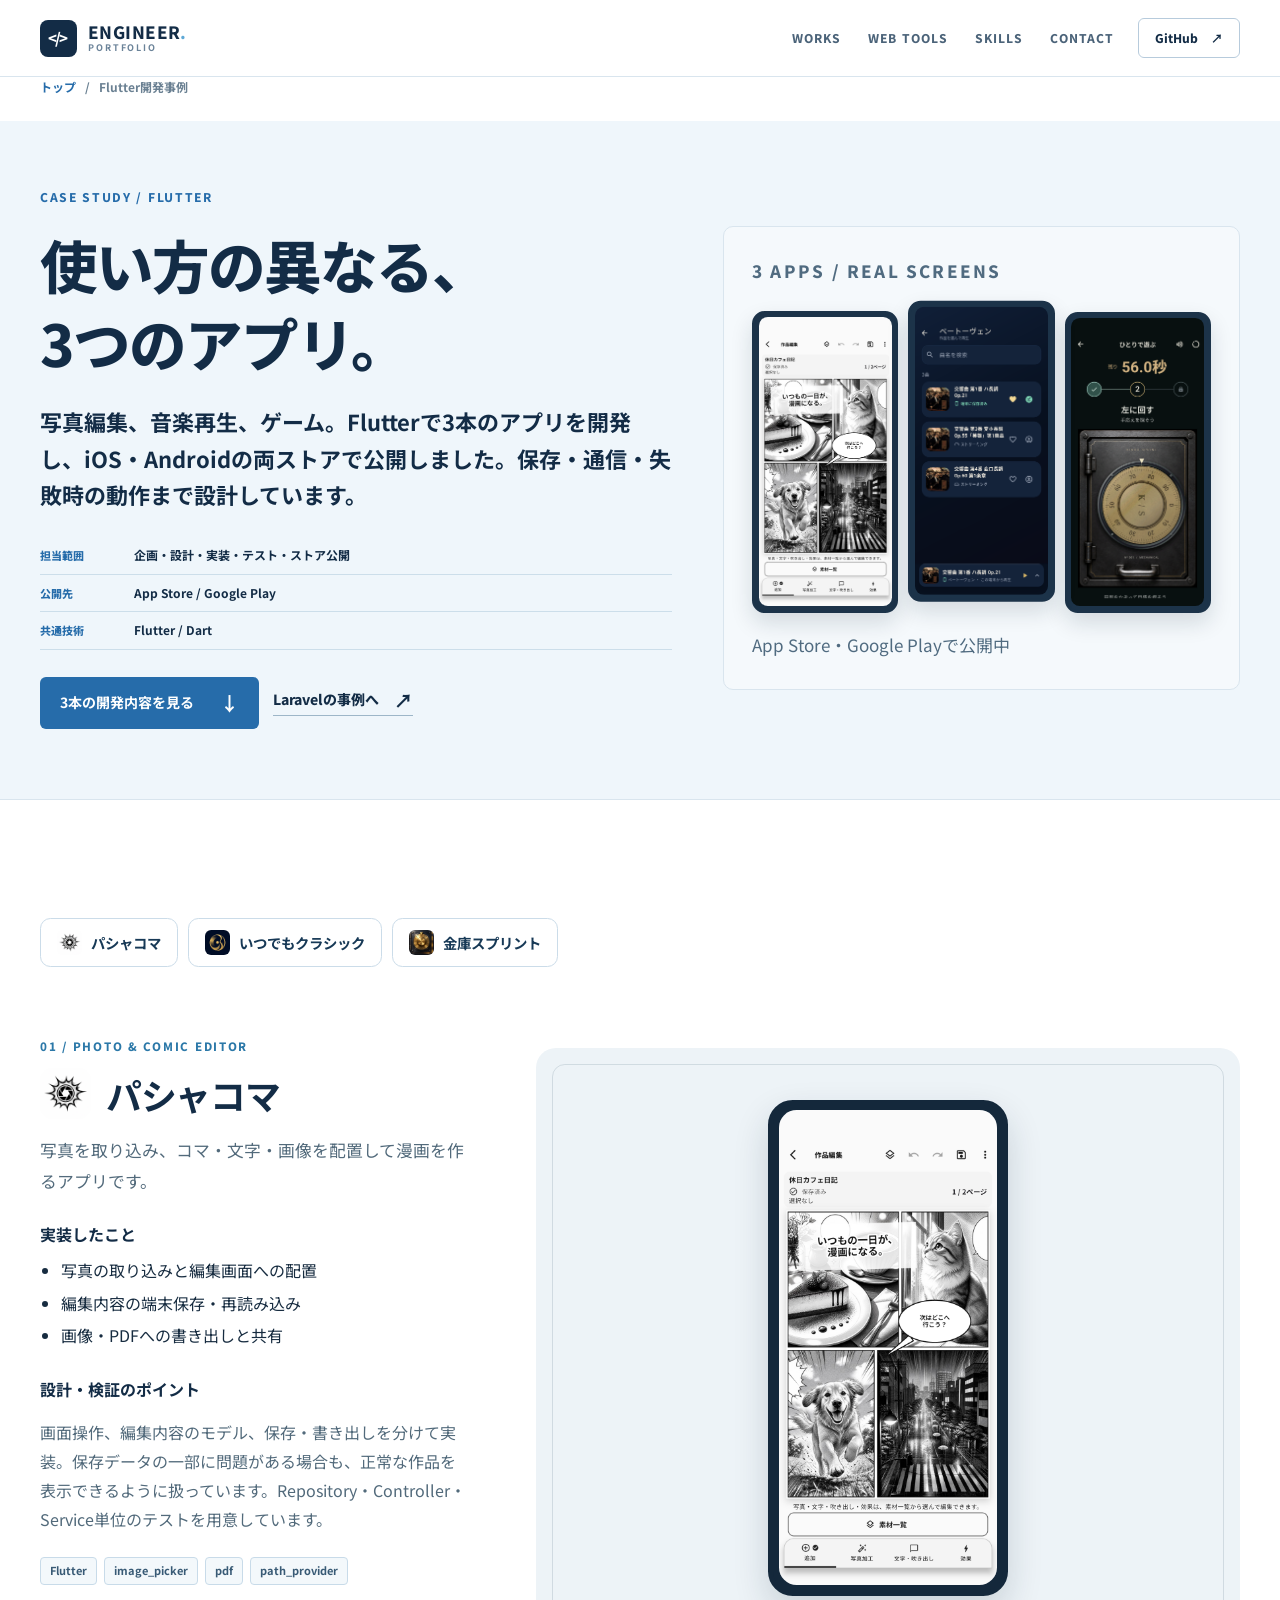
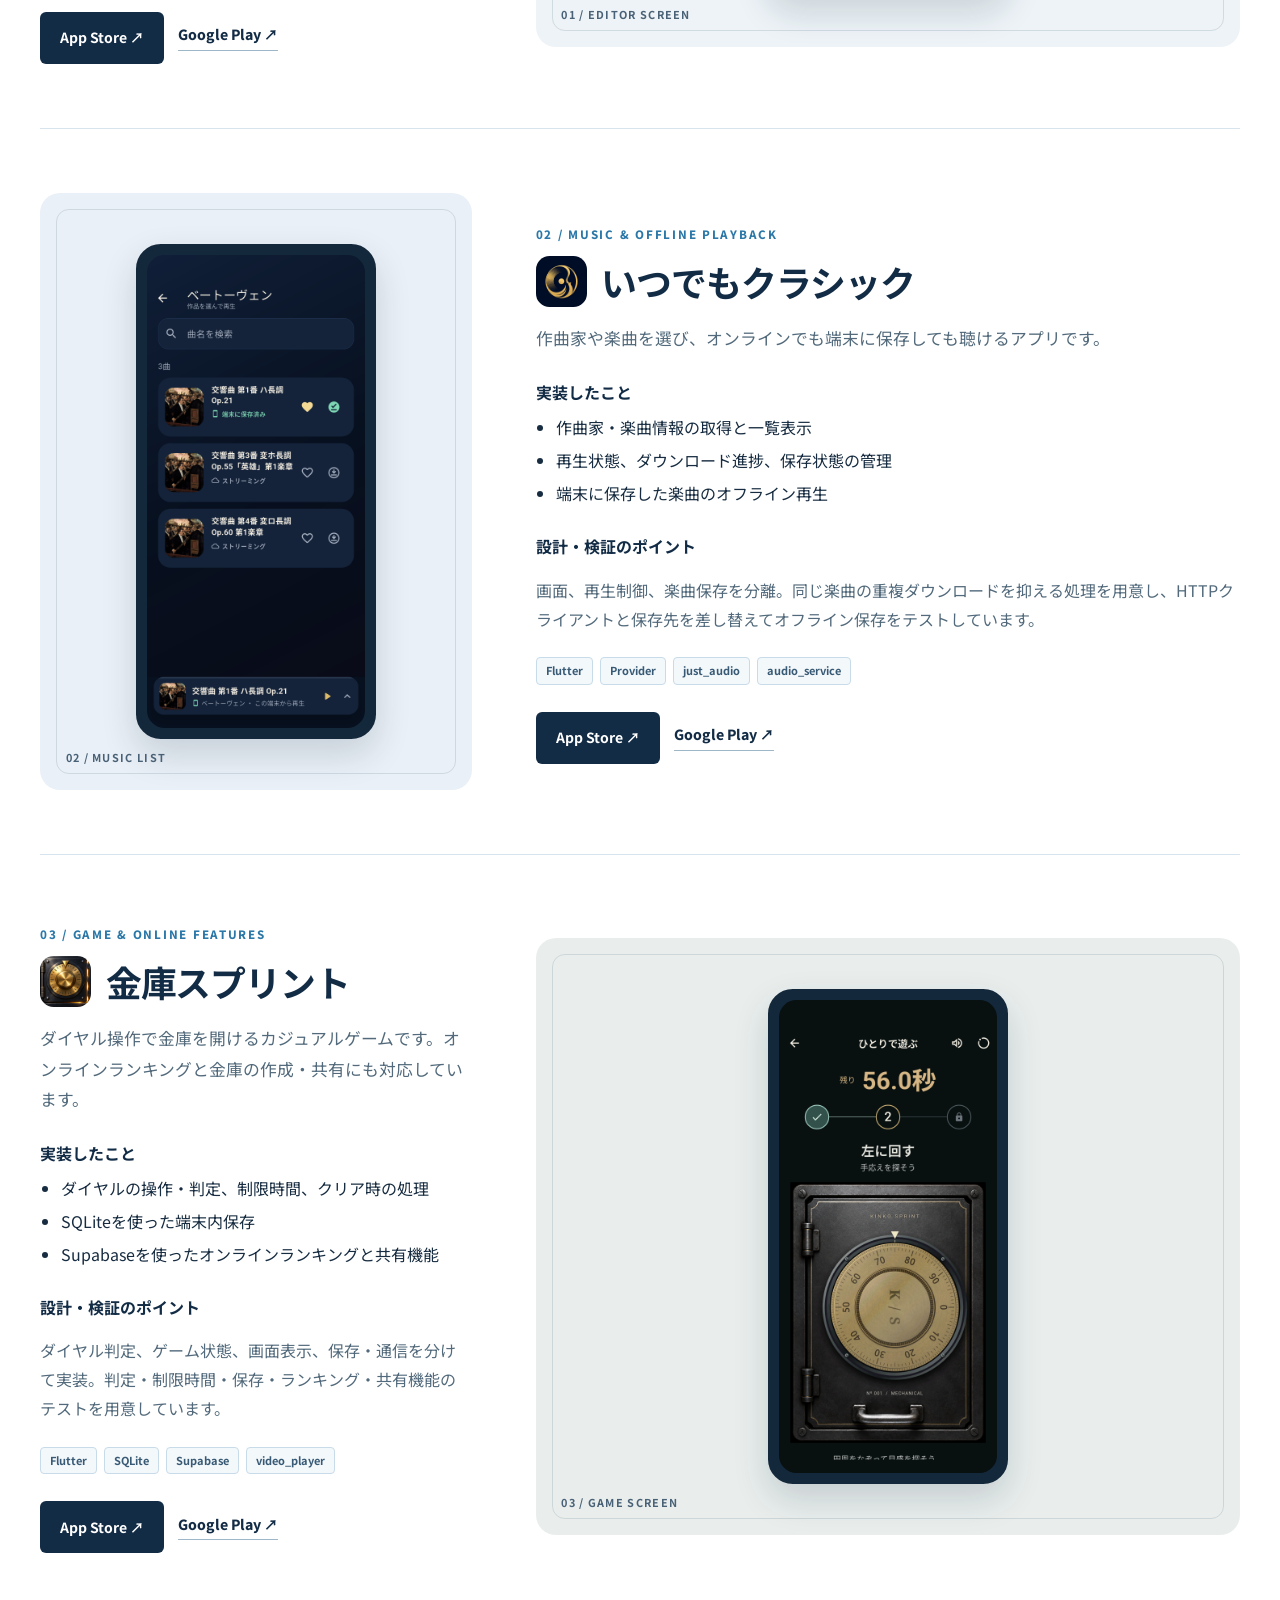
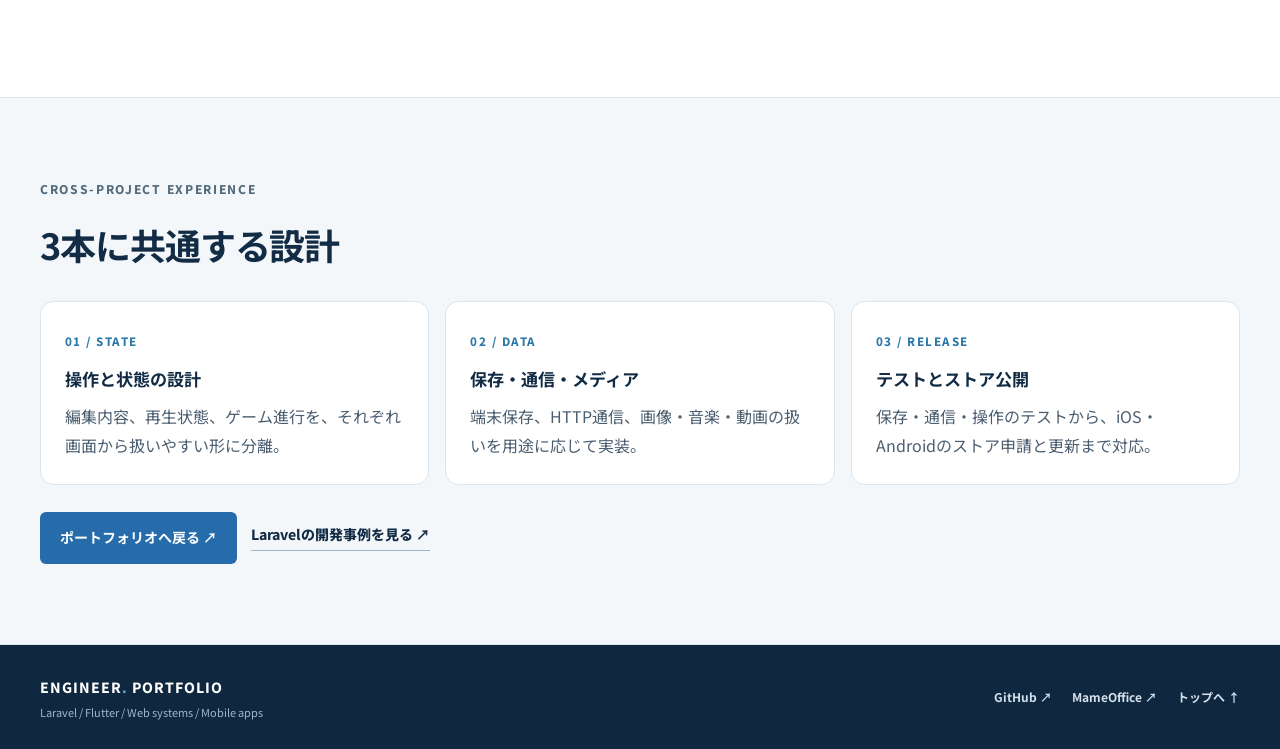
==== commit e41e33bc: "Fix portfolio layout and Japanese headings" ====
--- a/projects/flutter.html
+++ b/projects/flutter.html
@@ -13,11 +13,11 @@
   <meta property="og:image" content="https://en-nagaojunichi.github.io/assets/og-portfolio.png">
   <meta name="twitter:card" content="summary_large_image">
   <link rel="canonical" href="https://en-nagaojunichi.github.io/projects/flutter.html">
-  <link rel="icon" href="/favicon.svg" type="image/svg+xml">
+  <link rel="icon" href="../favicon.svg" type="image/svg+xml">
   <link rel="preconnect" href="https://fonts.googleapis.com">
   <link rel="preconnect" href="https://fonts.gstatic.com" crossorigin>
   <link href="https://fonts.googleapis.com/css2?family=Noto+Sans+JP:wght@400;500;600;700;800&display=swap" rel="stylesheet">
-  <link rel="stylesheet" href="/styles.css">
+  <link rel="stylesheet" href="../styles.css">
   <title>Flutter開発事例｜iOS・Androidアプリ3本 | 個人ポートフォリオ</title>
   <style>
     .flutter-summary { max-width: 78rem; margin: 0 auto; }
@@ -72,27 +72,27 @@
 <body>
   <a class="skip-link" href="#main">本文へ移動</a>
   <header class="site-header"><div class="container header-inner">
-    <a class="brand" href="/" aria-label="ポートフォリオ トップ"><span class="brand-mark">&lt;/&gt;</span><span>ENGINEER<span class="brand-accent">.</span><small>PORTFOLIO</small></span></a>
-    <nav class="main-nav" aria-label="メインナビゲーション"><a href="/#works">WORKS</a><a href="/#tools">WEB TOOLS</a><a href="/#skills">SKILLS</a><a href="/#contact">CONTACT</a></nav>
+    <a class="brand" href="../index.html" aria-label="ポートフォリオ トップ"><span class="brand-mark">&lt;/&gt;</span><span>ENGINEER<span class="brand-accent">.</span><small>PORTFOLIO</small></span></a>
+    <nav class="main-nav" aria-label="メインナビゲーション"><a href="../index.html#works">WORKS</a><a href="../index.html#tools">WEB TOOLS</a><a href="../index.html#skills">SKILLS</a><a href="../index.html#contact">CONTACT</a></nav>
     <a class="header-link" href="https://github.com/en-nagaojunichi" target="_blank" rel="noopener noreferrer">GitHub <span aria-hidden="true">↗</span></a>
   </div></header>
   <main id="main">
-    <div class="container"><nav class="breadcrumb" aria-label="現在の位置"><a href="/">トップ</a><span aria-hidden="true">/</span><span aria-current="page">Flutter開発事例</span></nav></div>
+    <div class="container"><nav class="breadcrumb" aria-label="現在の位置"><a href="../index.html">トップ</a><span aria-hidden="true">/</span><span aria-current="page">Flutter開発事例</span></nav></div>
     <section class="case-hero" aria-labelledby="case-title"><div class="container case-grid"><div>
       <p class="section-kicker">CASE STUDY / FLUTTER</p>
-      <h1 id="case-title">異なる使い方を、<br>それぞれのアプリへ。</h1>
-      <p class="case-lead">写真編集、音楽再生、ゲーム。用途の違う3本をFlutterで開発し、iOS・Androidの両ストアで公開しました。画面の操作だけでなく、保存・通信・失敗時の扱いまで設計しています。</p>
+      <h1 id="case-title"><span class="heading-line">使い方の異なる、</span><span class="heading-line">3つのアプリ。</span></h1>
+      <p class="case-lead">写真編集、音楽再生、ゲーム。Flutterで3本のアプリを開発し、iOS・Androidの両ストアで公開しました。保存・通信・失敗時の動作まで設計しています。</p>
       <div class="case-meta"><div><span>担当範囲</span><strong>企画・設計・実装・テスト・ストア公開</strong></div><div><span>公開先</span><strong>App Store / Google Play</strong></div><div><span>共通技術</span><strong>Flutter / Dart</strong></div></div>
-      <div class="case-link-row"><a class="button button-primary" href="#pashakoma">3本の開発内容を見る <span aria-hidden="true">↓</span></a><a class="text-link" href="/projects/mamead.html">Laravelの事例へ <span aria-hidden="true">↗</span></a></div>
-    </div><div class="case-panel"><p class="case-panel-label">THREE APPS / REAL SCREENS</p><div class="flutter-hero-preview"><div><img src="/assets/pashakoma-ui.png" alt="パシャコマの漫画編集画面" width="1320" height="2868"></div><div><img src="/assets/itsudemoclassic-ui.png" alt="いつでもクラシックの楽曲一覧画面" width="1080" height="2340"></div><div><img src="/assets/kinko-sprint-ui.png" alt="金庫スプリントのダイヤル操作画面" width="1080" height="2340"></div></div><p>公開アプリの実画面</p></div></div></section>
+      <div class="case-link-row"><a class="button button-primary" href="#pashakoma">3本の開発内容を見る <span aria-hidden="true">↓</span></a><a class="text-link" href="./mamead.html">Laravelの事例へ <span aria-hidden="true">↗</span></a></div>
+    </div><div class="case-panel"><p class="case-panel-label">3 APPS / REAL SCREENS</p><div class="flutter-hero-preview"><div><img src="../assets/pashakoma-ui.png" alt="パシャコマの漫画編集画面" width="1320" height="2868"></div><div><img src="../assets/itsudemoclassic-ui.png" alt="いつでもクラシックの楽曲一覧画面" width="1080" height="2340"></div><div><img src="../assets/kinko-sprint-ui.png" alt="金庫スプリントのダイヤル操作画面" width="1080" height="2340"></div></div><p>App Store・Google Playで公開中</p></div></div></section>
     <section class="case-section" aria-label="アプリごとの開発内容"><div class="container flutter-summary">
-      <div class="flutter-jump" aria-label="アプリへ移動"><a href="#pashakoma"><img src="/assets/pashakoma-icon.png" alt="">パシャコマ</a><a href="#classic"><img src="/assets/itsudemoclassic-icon.png" alt="">いつでもクラシック</a><a href="#kinko"><img src="/assets/kinko-sprint-icon.png" alt="">金庫スプリント</a></div>
-      <article class="flutter-project" id="pashakoma"><div class="flutter-project-art"><div class="flutter-phone"><img src="/assets/pashakoma-ui.png" alt="写真・文字・吹き出しを配置したパシャコマの作品編集画面" width="1320" height="2868" loading="lazy"></div><span class="flutter-art-caption">01 / EDITOR SCREEN</span></div><div class="flutter-project-content"><span class="flutter-project-index">01 / PHOTO & COMIC EDITOR</span><div class="flutter-project-title"><img src="/assets/pashakoma-icon.png" alt="" width="64" height="64" loading="lazy"><h2>パシャコマ</h2></div><p class="flutter-project-lead">写真を取り込み、コマ・文字・画像を配置して漫画を作るアプリです。</p><h3>実装したこと</h3><ul><li>写真の取り込みと編集画面への配置</li><li>編集内容の端末保存・再読み込み</li><li>画像・PDFへの書き出しと共有</li></ul><h3>設計・検証のポイント</h3><p>画面操作、編集内容のモデル、保存・書き出しを分けて実装。保存データの一部に問題がある場合も、正常な作品を表示できるように扱っています。Repository・Controller・Service単位のテストを用意しています。</p><div class="tag-list"><span>Flutter</span><span>image_picker</span><span>pdf</span><span>path_provider</span></div><div class="case-link-row"><a class="button button-dark" href="https://apps.apple.com/jp/app/id6805789148" target="_blank" rel="noopener noreferrer">App Store ↗</a><a class="text-link" href="https://play.google.com/store/apps/details?id=com.mameoffice.pashakoma" target="_blank" rel="noopener noreferrer">Google Play ↗</a></div></div></article>
-      <article class="flutter-project" id="classic"><div class="flutter-project-art classic"><div class="flutter-phone"><img src="/assets/itsudemoclassic-ui.png" alt="楽曲の保存状態と再生を示すいつでもクラシックの一覧画面" width="1080" height="2340" loading="lazy"></div><span class="flutter-art-caption">02 / MUSIC LIST</span></div><div class="flutter-project-content"><span class="flutter-project-index">02 / MUSIC & OFFLINE PLAYBACK</span><div class="flutter-project-title"><img src="/assets/itsudemoclassic-icon.png" alt="" width="64" height="64" loading="lazy"><h2>いつでもクラシック</h2></div><p class="flutter-project-lead">作曲家や楽曲を選び、オンラインでも端末に保存しても聴けるアプリです。</p><h3>実装したこと</h3><ul><li>作曲家・楽曲情報の取得と一覧表示</li><li>再生状態、ダウンロード進捗、保存状態の管理</li><li>端末に保存した楽曲のオフライン再生</li></ul><h3>設計・検証のポイント</h3><p>画面、再生制御、楽曲保存を分離。同じ楽曲の重複ダウンロードを抑える処理を用意し、HTTPクライアントと保存先を差し替えてオフライン保存をテストしています。</p><div class="tag-list"><span>Flutter</span><span>Provider</span><span>just_audio</span><span>audio_service</span></div><div class="case-link-row"><a class="button button-dark" href="https://apps.apple.com/jp/app/id6748042662" target="_blank" rel="noopener noreferrer">App Store ↗</a><a class="text-link" href="https://play.google.com/store/apps/details?id=com.itsudemoclassic" target="_blank" rel="noopener noreferrer">Google Play ↗</a></div></div></article>
-      <article class="flutter-project" id="kinko"><div class="flutter-project-art kinko"><div class="flutter-phone"><img src="/assets/kinko-sprint-ui.png" alt="ダイヤル操作と制限時間を示す金庫スプリントのゲーム画面" width="1080" height="2340" loading="lazy"></div><span class="flutter-art-caption">03 / GAME SCREEN</span></div><div class="flutter-project-content"><span class="flutter-project-index">03 / GAME & ONLINE FEATURES</span><div class="flutter-project-title"><img src="/assets/kinko-sprint-icon.png" alt="" width="64" height="64" loading="lazy"><h2>金庫スプリント</h2></div><p class="flutter-project-lead">ダイヤル操作で金庫を開けるカジュアルゲームです。オンラインランキングと金庫の作成・共有にも対応しています。</p><h3>実装したこと</h3><ul><li>ダイヤルの操作・判定、制限時間、クリア時の処理</li><li>SQLiteを使った端末内保存</li><li>Supabaseを使ったオンラインランキングと共有機能</li></ul><h3>設計・検証のポイント</h3><p>ダイヤル判定、ゲーム状態、画面表示、保存・通信を分けて実装。判定・制限時間・保存・ランキング・共有機能のテストを用意しています。</p><div class="tag-list"><span>Flutter</span><span>SQLite</span><span>Supabase</span><span>video_player</span></div><div class="case-link-row"><a class="button button-dark" href="https://apps.apple.com/jp/app/id6810457234" target="_blank" rel="noopener noreferrer">App Store ↗</a><a class="text-link" href="https://play.google.com/store/apps/details?id=com.mameoffice.kinkosprint" target="_blank" rel="noopener noreferrer">Google Play ↗</a></div></div></article>
+      <div class="flutter-jump" aria-label="アプリへ移動"><a href="#pashakoma"><img src="../assets/pashakoma-icon.png" alt="">パシャコマ</a><a href="#classic"><img src="../assets/itsudemoclassic-icon.png" alt="">いつでもクラシック</a><a href="#kinko"><img src="../assets/kinko-sprint-icon.png" alt="">金庫スプリント</a></div>
+      <article class="flutter-project" id="pashakoma"><div class="flutter-project-art"><div class="flutter-phone"><img src="../assets/pashakoma-ui.png" alt="写真・文字・吹き出しを配置したパシャコマの作品編集画面" width="1320" height="2868" loading="lazy"></div><span class="flutter-art-caption">01 / EDITOR SCREEN</span></div><div class="flutter-project-content"><span class="flutter-project-index">01 / PHOTO & COMIC EDITOR</span><div class="flutter-project-title"><img src="../assets/pashakoma-icon.png" alt="" width="64" height="64" loading="lazy"><h2>パシャコマ</h2></div><p class="flutter-project-lead">写真を取り込み、コマ・文字・画像を配置して漫画を作るアプリです。</p><h3>実装したこと</h3><ul><li>写真の取り込みと編集画面への配置</li><li>編集内容の端末保存・再読み込み</li><li>画像・PDFへの書き出しと共有</li></ul><h3>設計・検証のポイント</h3><p>画面操作、編集内容のモデル、保存・書き出しを分けて実装。保存データの一部に問題がある場合も、正常な作品を表示できるように扱っています。Repository・Controller・Service単位のテストを用意しています。</p><div class="tag-list"><span>Flutter</span><span>image_picker</span><span>pdf</span><span>path_provider</span></div><div class="case-link-row"><a class="button button-dark" href="https://apps.apple.com/jp/app/id6805789148" target="_blank" rel="noopener noreferrer">App Store ↗</a><a class="text-link" href="https://play.google.com/store/apps/details?id=com.mameoffice.pashakoma" target="_blank" rel="noopener noreferrer">Google Play ↗</a></div></div></article>
+      <article class="flutter-project" id="classic"><div class="flutter-project-art classic"><div class="flutter-phone"><img src="../assets/itsudemoclassic-ui.png" alt="楽曲の保存状態と再生を示すいつでもクラシックの一覧画面" width="1080" height="2340" loading="lazy"></div><span class="flutter-art-caption">02 / MUSIC LIST</span></div><div class="flutter-project-content"><span class="flutter-project-index">02 / MUSIC & OFFLINE PLAYBACK</span><div class="flutter-project-title"><img src="../assets/itsudemoclassic-icon.png" alt="" width="64" height="64" loading="lazy"><h2>いつでもクラシック</h2></div><p class="flutter-project-lead">作曲家や楽曲を選び、オンラインでも端末に保存しても聴けるアプリです。</p><h3>実装したこと</h3><ul><li>作曲家・楽曲情報の取得と一覧表示</li><li>再生状態、ダウンロード進捗、保存状態の管理</li><li>端末に保存した楽曲のオフライン再生</li></ul><h3>設計・検証のポイント</h3><p>画面、再生制御、楽曲保存を分離。同じ楽曲の重複ダウンロードを抑える処理を用意し、HTTPクライアントと保存先を差し替えてオフライン保存をテストしています。</p><div class="tag-list"><span>Flutter</span><span>Provider</span><span>just_audio</span><span>audio_service</span></div><div class="case-link-row"><a class="button button-dark" href="https://apps.apple.com/jp/app/id6748042662" target="_blank" rel="noopener noreferrer">App Store ↗</a><a class="text-link" href="https://play.google.com/store/apps/details?id=com.itsudemoclassic" target="_blank" rel="noopener noreferrer">Google Play ↗</a></div></div></article>
+      <article class="flutter-project" id="kinko"><div class="flutter-project-art kinko"><div class="flutter-phone"><img src="../assets/kinko-sprint-ui.png" alt="ダイヤル操作と制限時間を示す金庫スプリントのゲーム画面" width="1080" height="2340" loading="lazy"></div><span class="flutter-art-caption">03 / GAME SCREEN</span></div><div class="flutter-project-content"><span class="flutter-project-index">03 / GAME & ONLINE FEATURES</span><div class="flutter-project-title"><img src="../assets/kinko-sprint-icon.png" alt="" width="64" height="64" loading="lazy"><h2>金庫スプリント</h2></div><p class="flutter-project-lead">ダイヤル操作で金庫を開けるカジュアルゲームです。オンラインランキングと金庫の作成・共有にも対応しています。</p><h3>実装したこと</h3><ul><li>ダイヤルの操作・判定、制限時間、クリア時の処理</li><li>SQLiteを使った端末内保存</li><li>Supabaseを使ったオンラインランキングと共有機能</li></ul><h3>設計・検証のポイント</h3><p>ダイヤル判定、ゲーム状態、画面表示、保存・通信を分けて実装。判定・制限時間・保存・ランキング・共有機能のテストを用意しています。</p><div class="tag-list"><span>Flutter</span><span>SQLite</span><span>Supabase</span><span>video_player</span></div><div class="case-link-row"><a class="button button-dark" href="https://apps.apple.com/jp/app/id6810457234" target="_blank" rel="noopener noreferrer">App Store ↗</a><a class="text-link" href="https://play.google.com/store/apps/details?id=com.mameoffice.kinkosprint" target="_blank" rel="noopener noreferrer">Google Play ↗</a></div></div></article>
     </div></section>
-    <section class="case-section case-section-muted" aria-labelledby="through-title"><div class="container"><p class="section-kicker">CROSS-PROJECT EXPERIENCE</p><h2 id="through-title">3本を通して経験したこと</h2><div class="flutter-capabilities"><article><span>01 / STATE</span><h3>操作と状態の設計</h3><p>編集内容、再生状態、ゲーム進行を、それぞれ画面から扱いやすい形に分離。</p></article><article><span>02 / DATA</span><h3>保存・通信・メディア</h3><p>端末保存、HTTP通信、画像・音楽・動画の扱いを用途に応じて実装。</p></article><article><span>03 / RELEASE</span><h3>テストとストア公開</h3><p>保存・通信・操作のテストから、iOS・Androidのストア申請と更新まで対応。</p></article></div><p class="flutter-disclaimer">この技術紹介は2026年10月30日時点のローカル実装に基づきます。ストア配信版とは更新時期により差がある場合があります。</p><div class="case-link-row"><a class="button button-primary" href="/">ポートフォリオへ戻る ↗</a><a class="text-link" href="/projects/mamead.html">Laravelの開発事例を見る ↗</a></div></div></section>
+    <section class="case-section case-section-muted" aria-labelledby="through-title"><div class="container"><p class="section-kicker">CROSS-PROJECT EXPERIENCE</p><h2 id="through-title">3本に共通する設計</h2><div class="flutter-capabilities"><article><span>01 / STATE</span><h3>操作と状態の設計</h3><p>編集内容、再生状態、ゲーム進行を、それぞれ画面から扱いやすい形に分離。</p></article><article><span>02 / DATA</span><h3>保存・通信・メディア</h3><p>端末保存、HTTP通信、画像・音楽・動画の扱いを用途に応じて実装。</p></article><article><span>03 / RELEASE</span><h3>テストとストア公開</h3><p>保存・通信・操作のテストから、iOS・Androidのストア申請と更新まで対応。</p></article></div><div class="case-link-row"><a class="button button-primary" href="../index.html">ポートフォリオへ戻る ↗</a><a class="text-link" href="./mamead.html">Laravelの開発事例を見る ↗</a></div></div></section>
   </main>
-  <footer class="site-footer"><div class="container footer-inner"><div><span class="footer-brand">ENGINEER<span>.</span> PORTFOLIO</span><p>Laravel / Flutter / Web systems / Mobile apps</p></div><div class="footer-links"><a href="https://github.com/en-nagaojunichi" target="_blank" rel="noopener noreferrer">GitHub ↗</a><a href="https://mameoffice.com/" target="_blank" rel="noopener noreferrer">MameOffice ↗</a><a href="/">トップへ ↑</a></div></div></footer>
+  <footer class="site-footer"><div class="container footer-inner"><div><span class="footer-brand">ENGINEER<span>.</span> PORTFOLIO</span><p>Laravel / Flutter / Web systems / Mobile apps</p></div><div class="footer-links"><a href="https://github.com/en-nagaojunichi" target="_blank" rel="noopener noreferrer">GitHub ↗</a><a href="https://mameoffice.com/" target="_blank" rel="noopener noreferrer">MameOffice ↗</a><a href="../index.html">トップへ ↑</a></div></div></footer>
 </body>
 </html>
--- a/styles.css
+++ b/styles.css
@@ -44,6 +44,10 @@
 .text-link span{font-size:19px;line-height:1}
 .tag-list{display:flex;flex-wrap:wrap;gap:7px}
 .tag-list span{display:inline-block;padding:5px 9px;border:1px solid #c8dbe9;border-radius:4px;color:#385a75;background:#f3f8fb;font-size:11px;font-weight:700;line-height:1.4}
+
+.heading-line{display:block;white-space:nowrap}
+.lead-line{display:block;white-space:nowrap}
+.nowrap{white-space:nowrap}
 
 /* Hero */
 .hero{background:linear-gradient(115deg,#fbfdff 0%,#eef6fc 100%);overflow:hidden}
@@ -178,6 +182,7 @@
 .contact-options a>span{color:var(--blue);font-size:12px;font-weight:700}
 .contact-options strong{display:flex;align-items:center;justify-content:space-between;gap:15px;color:var(--navy);font-size:17px}
 .contact-options strong span{font-size:21px}
+.contact-options small{color:#60778a;font-size:11px;line-height:1.6}
 .site-footer{background:#10283f;color:#fff;padding:28px 0}
 .footer-inner{display:flex;justify-content:space-between;align-items:center;gap:24px}
 .footer-brand{font-size:14px;font-weight:800;letter-spacing:.07em}
@@ -250,6 +255,8 @@
 @media (max-width:1100px){.header-inner{gap:15px}.main-nav{gap:16px}.hero-grid{gap:30px}.hero h1{font-size:clamp(38px,4.3vw,52px)}.featured-content{padding:28px}.app-card-body{padding:20px 17px}.app-title h4{font-size:18px}}
 @media (max-width:850px){.container{width:min(100% - 40px,1200px)}.header-inner{flex-wrap:wrap;padding-block:12px;min-height:0}.brand{margin-right:auto}.main-nav{order:3;justify-content:space-between;width:100%;margin:0;padding:5px 0 0}.header-link{padding:7px 11px}.hero-grid{grid-template-columns:1fr;min-height:0;padding-top:64px;padding-bottom:66px}.hero-copy{max-width:700px}.hero-art{max-width:600px;width:100%;justify-self:center}.hero h1{font-size:clamp(42px,6vw,62px)}.hero-proof{max-width:620px}.section{padding:76px 0}.section-heading{grid-template-columns:1fr;gap:13px}.featured-work{grid-template-columns:1fr}.featured-image img{max-height:420px}.featured-content{padding:31px}.app-grid,.tool-grid,.skill-grid{grid-template-columns:repeat(2,minmax(0,1fr))}.app-grid .app-card:last-child,.tool-grid .tool-card:last-child,.skill-grid .skill-card:last-child{grid-column:span 2}.app-grid .app-card:last-child{display:grid;grid-template-columns:1fr 1fr}.app-grid .app-card:last-child .app-card-visual{height:auto;min-height:330px}.approach-grid,.contact-grid{gap:38px}.case-grid{grid-template-columns:1fr}.profile-grid{grid-template-columns:1fr;gap:19px}}
 @media (max-width:850px){.case-meta-wrap .case-meta{grid-template-columns:repeat(2,minmax(0,1fr))}.case-meta-wrap .case-meta>div:nth-child(3){border-left:0;border-top:1px solid #557089}.case-meta-wrap .case-meta>div:nth-child(4){border-top:1px solid #557089}.case-next-action{text-align:left}}
-@media (max-width:620px){.container{width:min(100% - 32px,1200px)}[id]{scroll-margin-top:115px}.brand{font-size:15px}.brand-mark{width:34px;height:34px;font-size:13px}.main-nav{gap:13px;overflow-x:auto;justify-content:space-between;scrollbar-width:none}.main-nav::-webkit-scrollbar{display:none}.main-nav a{font-size:10px;letter-spacing:.02em}.header-link{font-size:11px}.hero-grid{padding-top:43px;padding-bottom:48px;gap:36px}.eyebrow{font-size:9px;gap:8px;margin-bottom:19px}.eyebrow span{width:18px}.hero h1{font-size:clamp(34px,9.5vw,46px);line-height:1.38;margin-bottom:18px}.hero-lead{font-size:14px;line-height:1.85}.hero-actions{margin-top:25px;gap:16px}.hero-actions .button{min-width:0}.hero-proof{margin-top:35px}.hero-proof>div{padding-top:12px;padding-right:5px}.hero-proof>div+div{padding-left:9px}.hero-proof dt{font-size:9px}.hero-proof dd{font-size:23px}.hero-art{padding:16px 14px 12px}.hero-art-top{font-size:8px}.hero-phones{gap:6px;padding-top:17px}.hero-phone-left{margin-top:27px}.hero-phone-right{margin-top:37px}.phone-screen{border-width:3px;border-radius:12px}.phone-screen::before{top:3px;height:4px}.hero-phone figcaption{font-size:8px;white-space:normal;line-height:1.4}.hero-art-note{font-size:9px}.intro-band-inner{flex-wrap:wrap;gap:7px 16px;padding:18px 0}.intro-band-inner>span{font-size:10px}.intro-band p{order:3;width:100%;font-size:12px}.intro-band a{font-size:10px}.profile-section{padding:55px 0}.profile-grid h2{font-size:28px}.profile-copy p{font-size:13px}.section{padding:65px 0}.section-kicker{font-size:10px;margin-bottom:12px}.section h2,.contact-section h2{font-size:clamp(30px,8vw,39px)}.section-heading{margin-bottom:26px}.section-heading>p{font-size:13px;line-height:1.8}.featured-content{padding:24px 19px}.featured-content h3{font-size:34px}.featured-content h3 small{font-size:12px}.featured-content>p:not(.work-index){font-size:13px}.featured-image img{max-height:none}.work-links{gap:18px}.work-points li{font-size:12px}.subsection-heading{align-items:start;flex-direction:column;margin:57px 0 18px;gap:10px}.subsection-heading h3{font-size:21px}.app-grid,.tool-grid,.skill-grid{grid-template-columns:1fr;gap:16px}.app-grid .app-card:last-child,.tool-grid .tool-card:last-child,.skill-grid .skill-card:last-child{grid-column:auto}.app-grid .app-card:last-child{display:flex}.app-grid .app-card:last-child .app-card-visual{height:330px}.app-card-visual{height:330px}.tool-card{padding:23px}.tools-footer{align-items:start;flex-direction:column;gap:10px}.approach-grid,.contact-grid{grid-template-columns:1fr;gap:36px}.approach-section h2{font-size:30px}.approach-lead{font-size:13px}.contact-section{padding:70px 0}.contact-grid>div>p:not(.section-kicker){font-size:13px}.contact-options strong{font-size:15px}.footer-inner{align-items:start;flex-direction:column;gap:17px}.footer-links{gap:13px 20px}.case-hero{padding:43px 0 49px}.case-hero h1{font-size:clamp(32px,8vw,42px)}.case-hero p:not(.section-kicker):not(.breadcrumb){font-size:14px}.case-section{padding:58px 0}.case-meta{grid-template-columns:1fr 1fr}.case-panel{padding:19px}}
+@media (max-width:620px){.container{width:min(100% - 32px,1200px)}[id]{scroll-margin-top:115px}.brand{font-size:15px}.brand-mark{width:34px;height:34px;font-size:13px}.main-nav{gap:13px;overflow-x:auto;justify-content:space-between;scrollbar-width:none}.main-nav::-webkit-scrollbar{display:none}.main-nav a{font-size:10px;letter-spacing:.02em}.header-link{font-size:11px}.hero-grid{padding-top:43px;padding-bottom:48px;gap:36px}.eyebrow{font-size:9px;gap:8px;margin-bottom:19px}.eyebrow span{width:18px}.hero h1{font-size:clamp(28px,9vw,46px);line-height:1.38;margin-bottom:18px}.hero-lead{font-size:14px;line-height:1.85}.hero-actions{margin-top:25px;gap:16px}.hero-actions .button{min-width:0}.hero-proof{margin-top:35px}.hero-proof>div{padding-top:12px;padding-right:5px}.hero-proof>div+div{padding-left:9px}.hero-proof dt{font-size:9px}.hero-proof dd{font-size:23px}.hero-art{padding:16px 14px 12px}.hero-art-top{font-size:8px}.hero-phones{gap:6px;padding-top:17px}.hero-phone-left{margin-top:27px}.hero-phone-right{margin-top:37px}.phone-screen{border-width:3px;border-radius:12px}.phone-screen::before{top:3px;height:4px}.hero-phone figcaption{font-size:8px;white-space:normal;line-height:1.4}.hero-art-note{font-size:9px}.intro-band-inner{flex-wrap:wrap;gap:7px 16px;padding:18px 0}.intro-band-inner>span{font-size:10px}.intro-band p{order:3;width:100%;font-size:12px}.intro-band a{font-size:10px}.profile-section{padding:55px 0}.profile-grid h2{font-size:28px}.profile-copy p{font-size:13px}.section{padding:65px 0}.section-kicker{font-size:10px;margin-bottom:12px}.section h2,.contact-section h2{font-size:clamp(30px,8vw,39px)}.section-heading{margin-bottom:26px}.section-heading>p{font-size:13px;line-height:1.8}.featured-content{padding:24px 19px}.featured-content h3{font-size:34px}.featured-content h3 small{font-size:12px}.featured-content>p:not(.work-index){font-size:13px}.featured-image img{max-height:none}.work-links{gap:18px}.work-points li{font-size:12px}.subsection-heading{align-items:start;flex-direction:column;margin:57px 0 18px;gap:10px}.subsection-heading h3{font-size:21px}.app-grid,.tool-grid,.skill-grid{grid-template-columns:1fr;gap:16px}.app-grid .app-card:last-child,.tool-grid .tool-card:last-child,.skill-grid .skill-card:last-child{grid-column:auto}.app-grid .app-card:last-child{display:flex}.app-grid .app-card:last-child .app-card-visual{height:330px}.app-card-visual{height:330px}.tool-card{padding:23px}.tools-footer{align-items:start;flex-direction:column;gap:10px}.approach-grid,.contact-grid{grid-template-columns:1fr;gap:36px}.approach-section h2{font-size:30px}.approach-lead{font-size:13px}.contact-section{padding:70px 0}.contact-grid>div>p:not(.section-kicker){font-size:13px}.contact-options strong{font-size:15px}.footer-inner{align-items:start;flex-direction:column;gap:17px}.footer-links{gap:13px 20px}.case-hero{padding:43px 0 49px}.case-hero h1{font-size:clamp(32px,8vw,42px)}.case-hero p:not(.section-kicker):not(.breadcrumb){font-size:14px}.case-section{padding:58px 0}.case-meta{grid-template-columns:1fr 1fr}.case-panel{padding:19px}}
 @media (max-width:620px){.case-lead{font-size:18px!important}.case-decision-grid{grid-template-columns:1fr}.case-meta-wrap .case-meta strong{font-size:11px}.case-meta-wrap .case-meta>div{padding:14px 9px}.case-flow{padding:10px}.case-next{padding:55px 0}}
 @media (prefers-reduced-motion:reduce){html{scroll-behavior:auto}.button,.header-link,.contact-options a{transition:none}}
+
+@media (max-width:360px){.app-title h4{font-size:17px}.app-title img{width:36px;height:36px}.flutter-project-title{align-items:flex-start;flex-direction:column;gap:.55rem}}
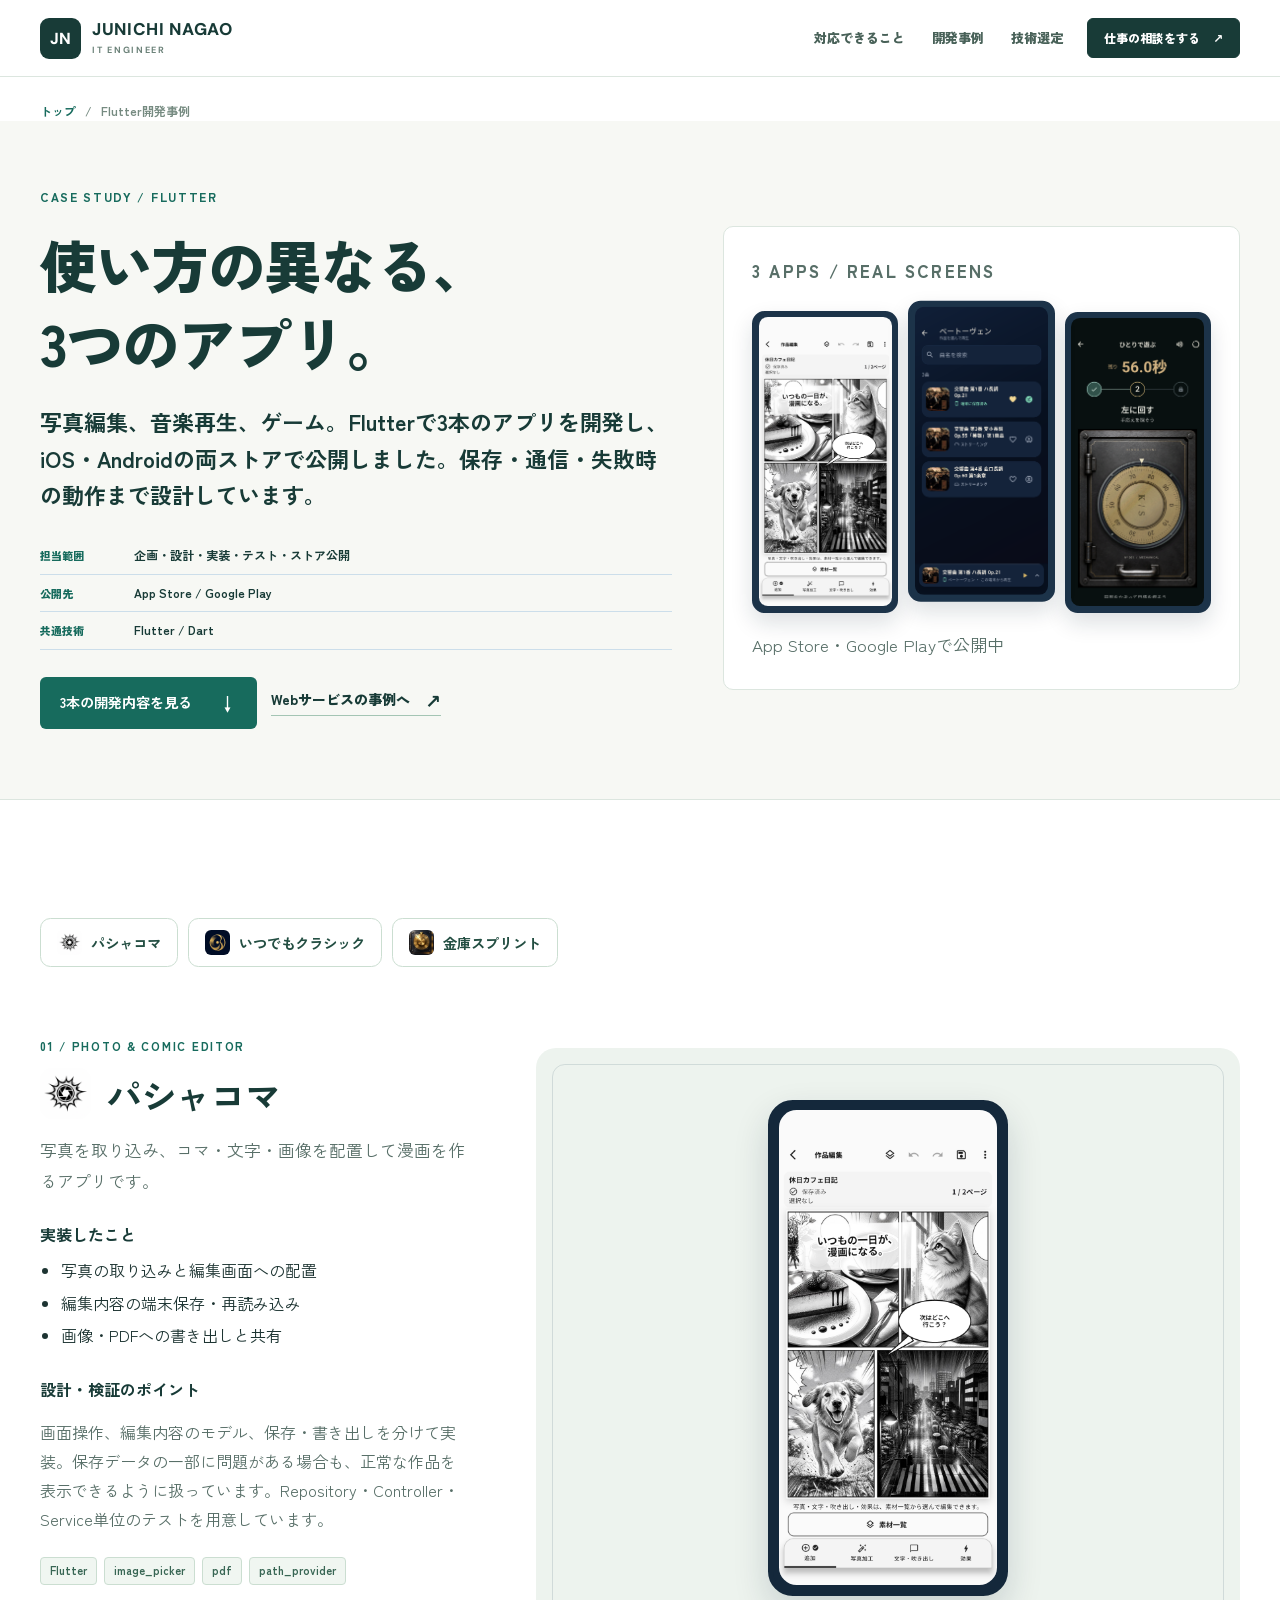
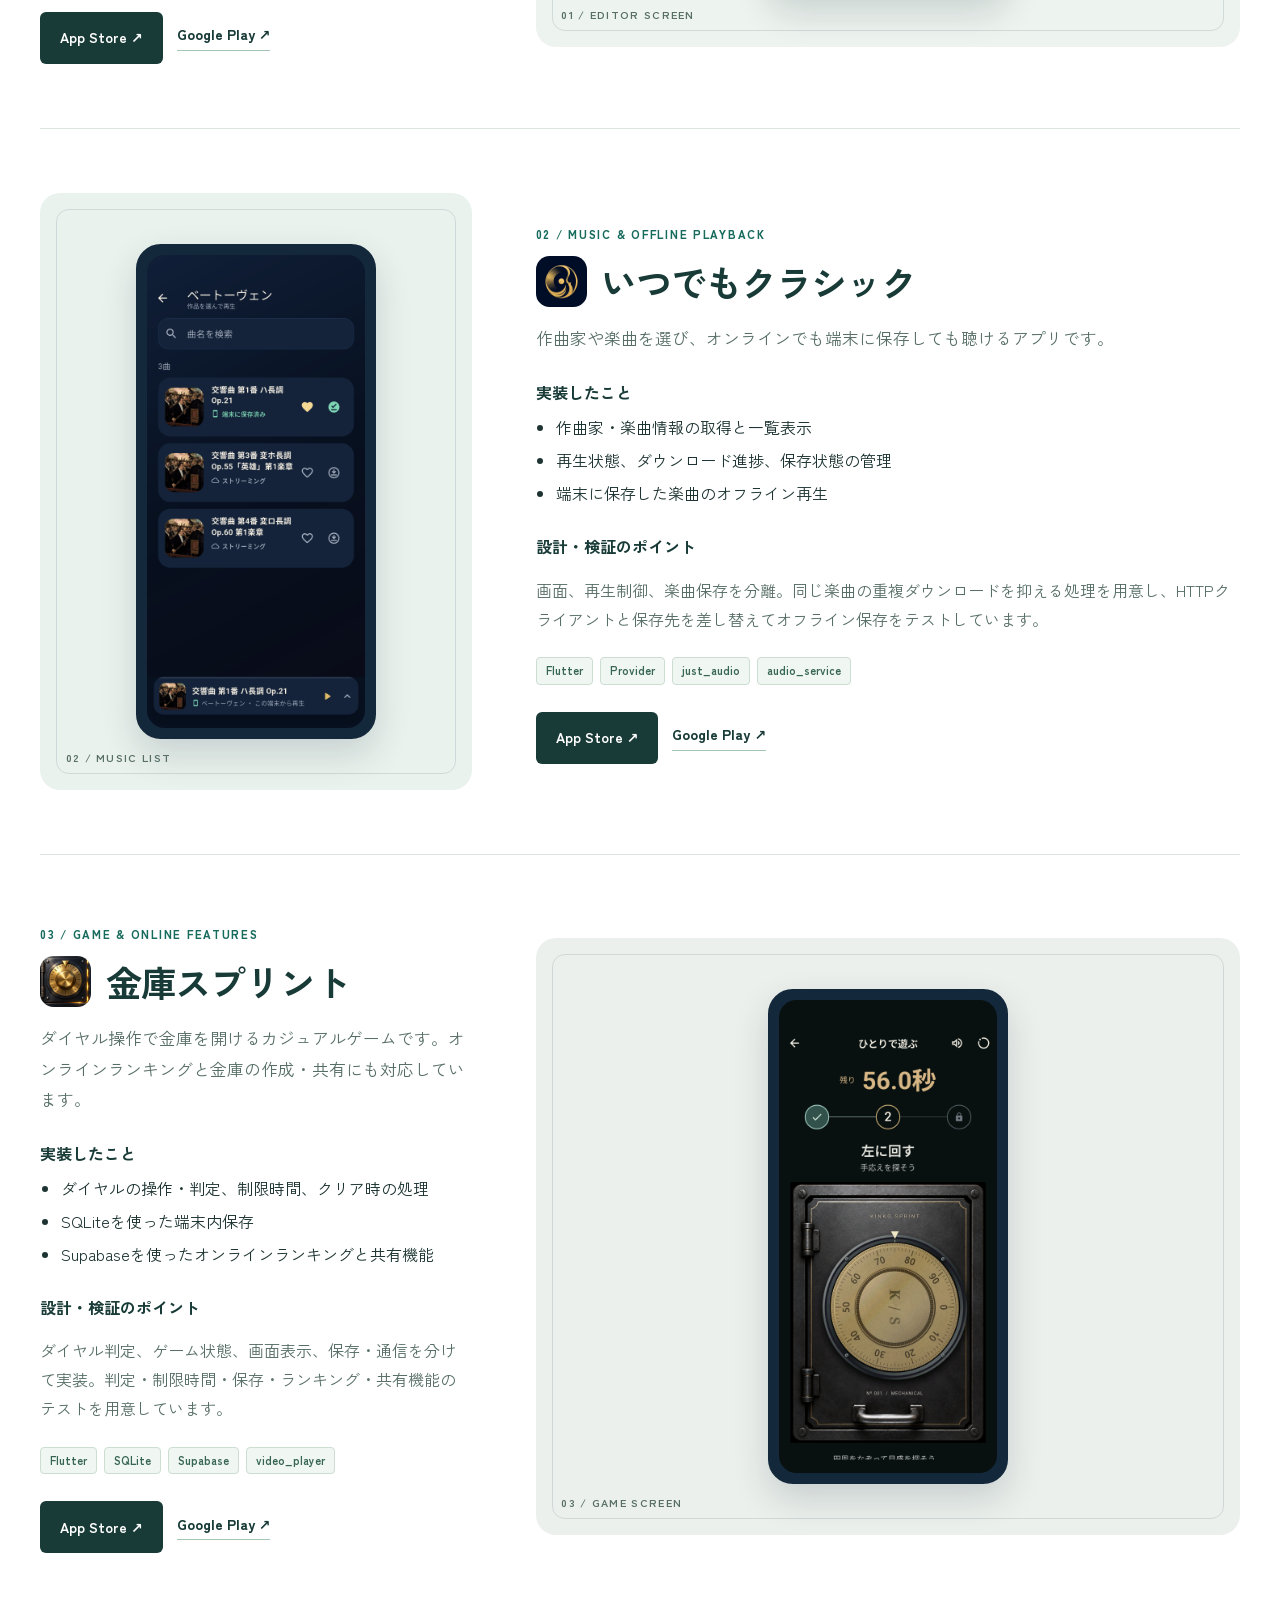
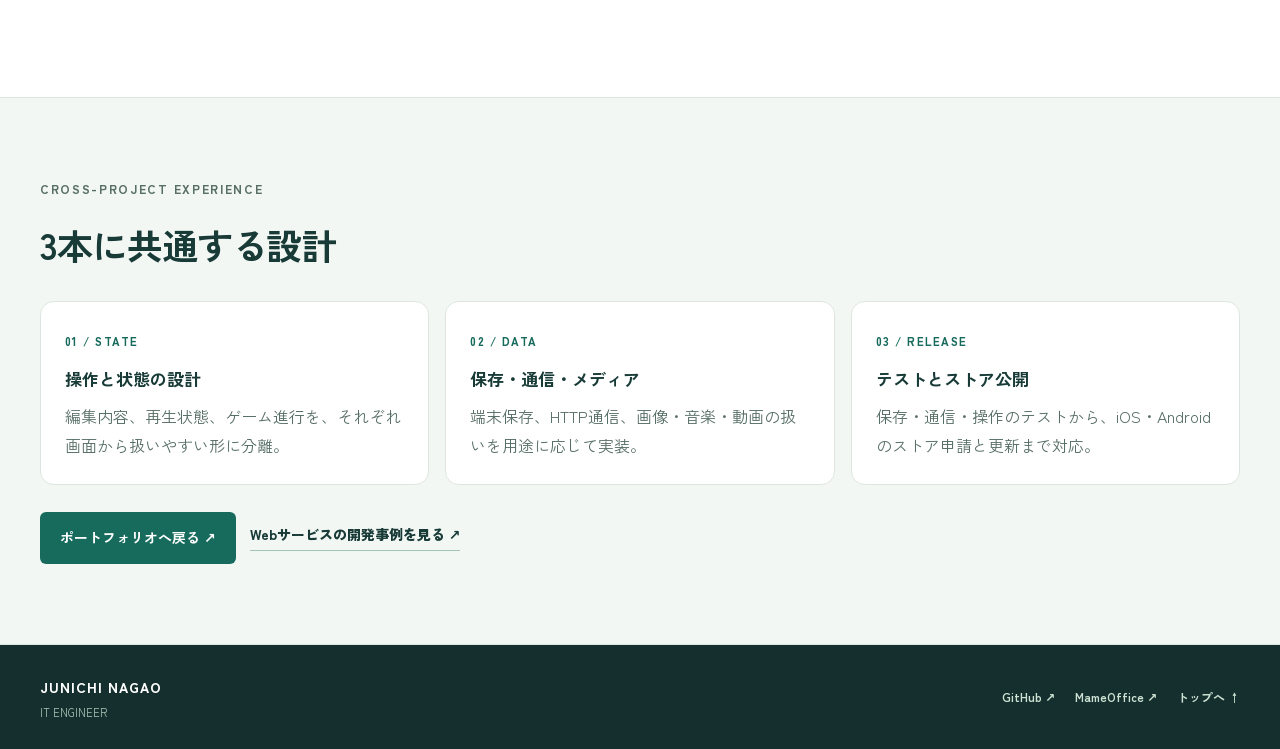
==== commit 29e6c61d: "Redesign personal portfolio around engineering services" ====
--- a/projects/flutter.html
+++ b/projects/flutter.html
@@ -3,7 +3,7 @@
 <head>
   <meta charset="utf-8">
   <meta name="viewport" content="width=device-width, initial-scale=1">
-  <meta name="theme-color" content="#12324f">
+  <meta name="theme-color" content="#183b37">
   <meta name="description" content="Flutterで開発し、App StoreとGoogle Playで公開している3本のアプリ。写真編集、音楽のオフライン再生、オンラインランキング付きゲームの設計・実装・テストを紹介します。">
   <meta property="og:type" content="article">
   <meta property="og:locale" content="ja_JP">
@@ -16,8 +16,8 @@
   <link rel="icon" href="../favicon.svg" type="image/svg+xml">
   <link rel="preconnect" href="https://fonts.googleapis.com">
   <link rel="preconnect" href="https://fonts.gstatic.com" crossorigin>
-  <link href="https://fonts.googleapis.com/css2?family=Noto+Sans+JP:wght@400;500;600;700;800&display=swap" rel="stylesheet">
-  <link rel="stylesheet" href="../styles.css">
+  <link href="https://fonts.googleapis.com/css2?family=DM+Sans:wght@500;600;700;800&family=Zen+Kaku+Gothic+New:wght@400;500;600;700;800&display=swap" rel="stylesheet">
+  <link rel="stylesheet" href="../styles.css?v=20261031-sales">
   <title>Flutter開発事例｜iOS・Androidアプリ3本 | 個人ポートフォリオ</title>
   <style>
     .flutter-summary { max-width: 78rem; margin: 0 auto; }
@@ -69,12 +69,12 @@
     }
   </style>
 </head>
-<body>
+<body class="case-page flutter-page">
   <a class="skip-link" href="#main">本文へ移動</a>
   <header class="site-header"><div class="container header-inner">
-    <a class="brand" href="../index.html" aria-label="ポートフォリオ トップ"><span class="brand-mark">&lt;/&gt;</span><span>ENGINEER<span class="brand-accent">.</span><small>PORTFOLIO</small></span></a>
-    <nav class="main-nav" aria-label="メインナビゲーション"><a href="../index.html#works">WORKS</a><a href="../index.html#tools">WEB TOOLS</a><a href="../index.html#skills">SKILLS</a><a href="../index.html#contact">CONTACT</a></nav>
-    <a class="header-link" href="https://github.com/en-nagaojunichi" target="_blank" rel="noopener noreferrer">GitHub <span aria-hidden="true">↗</span></a>
+    <a class="brand" href="../index.html" aria-label="長尾純一のポートフォリオ トップ"><span class="brand-mark">JN</span><span>JUNICHI NAGAO<small>IT ENGINEER</small></span></a>
+    <nav class="main-nav" aria-label="メインナビゲーション"><a href="../index.html#what-i-do">対応できること</a><a href="../index.html#works">開発事例</a><a href="../index.html#technology">技術選定</a></nav>
+    <a class="header-link" href="../index.html#contact">仕事の相談をする <span aria-hidden="true">↗</span></a>
   </div></header>
   <main id="main">
     <div class="container"><nav class="breadcrumb" aria-label="現在の位置"><a href="../index.html">トップ</a><span aria-hidden="true">/</span><span aria-current="page">Flutter開発事例</span></nav></div>
@@ -83,7 +83,7 @@
       <h1 id="case-title"><span class="heading-line">使い方の異なる、</span><span class="heading-line">3つのアプリ。</span></h1>
       <p class="case-lead">写真編集、音楽再生、ゲーム。Flutterで3本のアプリを開発し、iOS・Androidの両ストアで公開しました。保存・通信・失敗時の動作まで設計しています。</p>
       <div class="case-meta"><div><span>担当範囲</span><strong>企画・設計・実装・テスト・ストア公開</strong></div><div><span>公開先</span><strong>App Store / Google Play</strong></div><div><span>共通技術</span><strong>Flutter / Dart</strong></div></div>
-      <div class="case-link-row"><a class="button button-primary" href="#pashakoma">3本の開発内容を見る <span aria-hidden="true">↓</span></a><a class="text-link" href="./mamead.html">Laravelの事例へ <span aria-hidden="true">↗</span></a></div>
+      <div class="case-link-row"><a class="button button-primary" href="#pashakoma">3本の開発内容を見る <span aria-hidden="true">↓</span></a><a class="text-link" href="./mamead.html">Webサービスの事例へ <span aria-hidden="true">↗</span></a></div>
     </div><div class="case-panel"><p class="case-panel-label">3 APPS / REAL SCREENS</p><div class="flutter-hero-preview"><div><img src="../assets/pashakoma-ui.png" alt="パシャコマの漫画編集画面" width="1320" height="2868"></div><div><img src="../assets/itsudemoclassic-ui.png" alt="いつでもクラシックの楽曲一覧画面" width="1080" height="2340"></div><div><img src="../assets/kinko-sprint-ui.png" alt="金庫スプリントのダイヤル操作画面" width="1080" height="2340"></div></div><p>App Store・Google Playで公開中</p></div></div></section>
     <section class="case-section" aria-label="アプリごとの開発内容"><div class="container flutter-summary">
       <div class="flutter-jump" aria-label="アプリへ移動"><a href="#pashakoma"><img src="../assets/pashakoma-icon.png" alt="">パシャコマ</a><a href="#classic"><img src="../assets/itsudemoclassic-icon.png" alt="">いつでもクラシック</a><a href="#kinko"><img src="../assets/kinko-sprint-icon.png" alt="">金庫スプリント</a></div>
@@ -91,8 +91,8 @@
       <article class="flutter-project" id="classic"><div class="flutter-project-art classic"><div class="flutter-phone"><img src="../assets/itsudemoclassic-ui.png" alt="楽曲の保存状態と再生を示すいつでもクラシックの一覧画面" width="1080" height="2340" loading="lazy"></div><span class="flutter-art-caption">02 / MUSIC LIST</span></div><div class="flutter-project-content"><span class="flutter-project-index">02 / MUSIC & OFFLINE PLAYBACK</span><div class="flutter-project-title"><img src="../assets/itsudemoclassic-icon.png" alt="" width="64" height="64" loading="lazy"><h2>いつでもクラシック</h2></div><p class="flutter-project-lead">作曲家や楽曲を選び、オンラインでも端末に保存しても聴けるアプリです。</p><h3>実装したこと</h3><ul><li>作曲家・楽曲情報の取得と一覧表示</li><li>再生状態、ダウンロード進捗、保存状態の管理</li><li>端末に保存した楽曲のオフライン再生</li></ul><h3>設計・検証のポイント</h3><p>画面、再生制御、楽曲保存を分離。同じ楽曲の重複ダウンロードを抑える処理を用意し、HTTPクライアントと保存先を差し替えてオフライン保存をテストしています。</p><div class="tag-list"><span>Flutter</span><span>Provider</span><span>just_audio</span><span>audio_service</span></div><div class="case-link-row"><a class="button button-dark" href="https://apps.apple.com/jp/app/id6748042662" target="_blank" rel="noopener noreferrer">App Store ↗</a><a class="text-link" href="https://play.google.com/store/apps/details?id=com.itsudemoclassic" target="_blank" rel="noopener noreferrer">Google Play ↗</a></div></div></article>
       <article class="flutter-project" id="kinko"><div class="flutter-project-art kinko"><div class="flutter-phone"><img src="../assets/kinko-sprint-ui.png" alt="ダイヤル操作と制限時間を示す金庫スプリントのゲーム画面" width="1080" height="2340" loading="lazy"></div><span class="flutter-art-caption">03 / GAME SCREEN</span></div><div class="flutter-project-content"><span class="flutter-project-index">03 / GAME & ONLINE FEATURES</span><div class="flutter-project-title"><img src="../assets/kinko-sprint-icon.png" alt="" width="64" height="64" loading="lazy"><h2>金庫スプリント</h2></div><p class="flutter-project-lead">ダイヤル操作で金庫を開けるカジュアルゲームです。オンラインランキングと金庫の作成・共有にも対応しています。</p><h3>実装したこと</h3><ul><li>ダイヤルの操作・判定、制限時間、クリア時の処理</li><li>SQLiteを使った端末内保存</li><li>Supabaseを使ったオンラインランキングと共有機能</li></ul><h3>設計・検証のポイント</h3><p>ダイヤル判定、ゲーム状態、画面表示、保存・通信を分けて実装。判定・制限時間・保存・ランキング・共有機能のテストを用意しています。</p><div class="tag-list"><span>Flutter</span><span>SQLite</span><span>Supabase</span><span>video_player</span></div><div class="case-link-row"><a class="button button-dark" href="https://apps.apple.com/jp/app/id6810457234" target="_blank" rel="noopener noreferrer">App Store ↗</a><a class="text-link" href="https://play.google.com/store/apps/details?id=com.mameoffice.kinkosprint" target="_blank" rel="noopener noreferrer">Google Play ↗</a></div></div></article>
     </div></section>
-    <section class="case-section case-section-muted" aria-labelledby="through-title"><div class="container"><p class="section-kicker">CROSS-PROJECT EXPERIENCE</p><h2 id="through-title">3本に共通する設計</h2><div class="flutter-capabilities"><article><span>01 / STATE</span><h3>操作と状態の設計</h3><p>編集内容、再生状態、ゲーム進行を、それぞれ画面から扱いやすい形に分離。</p></article><article><span>02 / DATA</span><h3>保存・通信・メディア</h3><p>端末保存、HTTP通信、画像・音楽・動画の扱いを用途に応じて実装。</p></article><article><span>03 / RELEASE</span><h3>テストとストア公開</h3><p>保存・通信・操作のテストから、iOS・Androidのストア申請と更新まで対応。</p></article></div><div class="case-link-row"><a class="button button-primary" href="../index.html">ポートフォリオへ戻る ↗</a><a class="text-link" href="./mamead.html">Laravelの開発事例を見る ↗</a></div></div></section>
+    <section class="case-section case-section-muted" aria-labelledby="through-title"><div class="container"><p class="section-kicker">CROSS-PROJECT EXPERIENCE</p><h2 id="through-title">3本に共通する設計</h2><div class="flutter-capabilities"><article><span>01 / STATE</span><h3>操作と状態の設計</h3><p>編集内容、再生状態、ゲーム進行を、それぞれ画面から扱いやすい形に分離。</p></article><article><span>02 / DATA</span><h3>保存・通信・メディア</h3><p>端末保存、HTTP通信、画像・音楽・動画の扱いを用途に応じて実装。</p></article><article><span>03 / RELEASE</span><h3>テストとストア公開</h3><p>保存・通信・操作のテストから、iOS・Androidのストア申請と更新まで対応。</p></article></div><div class="case-link-row"><a class="button button-primary" href="../index.html">ポートフォリオへ戻る ↗</a><a class="text-link" href="./mamead.html">Webサービスの開発事例を見る ↗</a></div></div></section>
   </main>
-  <footer class="site-footer"><div class="container footer-inner"><div><span class="footer-brand">ENGINEER<span>.</span> PORTFOLIO</span><p>Laravel / Flutter / Web systems / Mobile apps</p></div><div class="footer-links"><a href="https://github.com/en-nagaojunichi" target="_blank" rel="noopener noreferrer">GitHub ↗</a><a href="https://mameoffice.com/" target="_blank" rel="noopener noreferrer">MameOffice ↗</a><a href="../index.html">トップへ ↑</a></div></div></footer>
+  <footer class="site-footer"><div class="container footer-inner"><div><span class="footer-brand">JUNICHI NAGAO</span><p>IT ENGINEER</p></div><div class="footer-links"><a href="https://github.com/en-nagaojunichi" target="_blank" rel="noopener noreferrer">GitHub ↗</a><a href="https://mameoffice.com/" target="_blank" rel="noopener noreferrer">MameOffice ↗</a><a href="../index.html">トップへ ↑</a></div></div></footer>
 </body>
 </html>
--- a/styles.css
+++ b/styles.css
@@ -1,7 +1,7 @@
-:root{--ink:#172c40;--navy:#132c46;--navy-2:#1d3c5a;--blue:#266caa;--blue-soft:#e9f3fb;--mist:#f5f9fc;--line:#d9e5ee;--muted:#5d7183;--white:#fff;--radius:10px}
+:root{--ink:#1d3432;--navy:#183b37;--navy-2:#24564e;--blue:#176b5d;--blue-soft:#e8f3eb;--mist:#f7f8f4;--line:#dce6df;--muted:#586f68;--white:#fff;--radius:10px}
 *{box-sizing:border-box}
 html{scroll-behavior:smooth}
-body{margin:0;color:var(--ink);background:var(--white);font-family:"Noto Sans JP",system-ui,-apple-system,"Segoe UI",sans-serif;font-size:16px;line-height:1.65;-webkit-font-smoothing:antialiased}
+body{margin:0;color:var(--ink);background:var(--white);font-family:"Zen Kaku Gothic New","Noto Sans JP",system-ui,-apple-system,"Segoe UI",sans-serif;font-size:16px;line-height:1.65;-webkit-font-smoothing:antialiased}
 img{display:block;max-width:100%}
 a{color:inherit;text-decoration:none}
 button,a{-webkit-tap-highlight-color:transparent}
@@ -228,11 +228,11 @@
 .case-hero .case-meta strong{color:var(--navy);font-size:12px;line-height:1.55}
 .case-hero .case-visual p{margin:0;padding:10px 16px;border-top:1px solid var(--line);background:#fff;color:var(--muted);font-size:11px}
 .case-meta-wrap{background:var(--navy);color:#fff}
-.case-meta-wrap .case-meta{display:grid;grid-template-columns:repeat(4,minmax(0,1fr));gap:0;padding:0}
-.case-meta-wrap .case-meta>div{padding:19px 16px 21px;border-bottom:0}
+.case-meta-wrap .case-meta{display:grid;grid-template-columns:repeat(4,minmax(0,1fr));gap:0;margin-inline:auto;padding:0}
+.case-meta-wrap .case-meta>div{display:flex;flex-direction:column;align-items:center;justify-content:center;gap:8px;min-height:104px;padding:20px 16px;border-bottom:0;text-align:center}
 .case-meta-wrap .case-meta>div+div{border-left:1px solid #557089}
-.case-meta-wrap .case-meta span{display:block;margin-bottom:5px;color:#a9c6da;font-size:10px;font-weight:800;letter-spacing:.09em}
-.case-meta-wrap .case-meta strong{display:block;color:#fff;font-size:13px;line-height:1.5}
+.case-meta-wrap .case-meta span{display:block;color:#a9c6da;font-size:12px;font-weight:800;letter-spacing:.06em;line-height:1.3}
+.case-meta-wrap .case-meta strong{display:block;color:#fff;font-size:15px;line-height:1.5;text-wrap:balance}
 .case-section-tint{background:#f5f9fc}
 .case-section .case-grid>div>p:not(.section-kicker){max-width:560px}
 .case-stack{margin:0}
@@ -256,7 +256,58 @@
 @media (max-width:850px){.container{width:min(100% - 40px,1200px)}.header-inner{flex-wrap:wrap;padding-block:12px;min-height:0}.brand{margin-right:auto}.main-nav{order:3;justify-content:space-between;width:100%;margin:0;padding:5px 0 0}.header-link{padding:7px 11px}.hero-grid{grid-template-columns:1fr;min-height:0;padding-top:64px;padding-bottom:66px}.hero-copy{max-width:700px}.hero-art{max-width:600px;width:100%;justify-self:center}.hero h1{font-size:clamp(42px,6vw,62px)}.hero-proof{max-width:620px}.section{padding:76px 0}.section-heading{grid-template-columns:1fr;gap:13px}.featured-work{grid-template-columns:1fr}.featured-image img{max-height:420px}.featured-content{padding:31px}.app-grid,.tool-grid,.skill-grid{grid-template-columns:repeat(2,minmax(0,1fr))}.app-grid .app-card:last-child,.tool-grid .tool-card:last-child,.skill-grid .skill-card:last-child{grid-column:span 2}.app-grid .app-card:last-child{display:grid;grid-template-columns:1fr 1fr}.app-grid .app-card:last-child .app-card-visual{height:auto;min-height:330px}.approach-grid,.contact-grid{gap:38px}.case-grid{grid-template-columns:1fr}.profile-grid{grid-template-columns:1fr;gap:19px}}
 @media (max-width:850px){.case-meta-wrap .case-meta{grid-template-columns:repeat(2,minmax(0,1fr))}.case-meta-wrap .case-meta>div:nth-child(3){border-left:0;border-top:1px solid #557089}.case-meta-wrap .case-meta>div:nth-child(4){border-top:1px solid #557089}.case-next-action{text-align:left}}
 @media (max-width:620px){.container{width:min(100% - 32px,1200px)}[id]{scroll-margin-top:115px}.brand{font-size:15px}.brand-mark{width:34px;height:34px;font-size:13px}.main-nav{gap:13px;overflow-x:auto;justify-content:space-between;scrollbar-width:none}.main-nav::-webkit-scrollbar{display:none}.main-nav a{font-size:10px;letter-spacing:.02em}.header-link{font-size:11px}.hero-grid{padding-top:43px;padding-bottom:48px;gap:36px}.eyebrow{font-size:9px;gap:8px;margin-bottom:19px}.eyebrow span{width:18px}.hero h1{font-size:clamp(28px,9vw,46px);line-height:1.38;margin-bottom:18px}.hero-lead{font-size:14px;line-height:1.85}.hero-actions{margin-top:25px;gap:16px}.hero-actions .button{min-width:0}.hero-proof{margin-top:35px}.hero-proof>div{padding-top:12px;padding-right:5px}.hero-proof>div+div{padding-left:9px}.hero-proof dt{font-size:9px}.hero-proof dd{font-size:23px}.hero-art{padding:16px 14px 12px}.hero-art-top{font-size:8px}.hero-phones{gap:6px;padding-top:17px}.hero-phone-left{margin-top:27px}.hero-phone-right{margin-top:37px}.phone-screen{border-width:3px;border-radius:12px}.phone-screen::before{top:3px;height:4px}.hero-phone figcaption{font-size:8px;white-space:normal;line-height:1.4}.hero-art-note{font-size:9px}.intro-band-inner{flex-wrap:wrap;gap:7px 16px;padding:18px 0}.intro-band-inner>span{font-size:10px}.intro-band p{order:3;width:100%;font-size:12px}.intro-band a{font-size:10px}.profile-section{padding:55px 0}.profile-grid h2{font-size:28px}.profile-copy p{font-size:13px}.section{padding:65px 0}.section-kicker{font-size:10px;margin-bottom:12px}.section h2,.contact-section h2{font-size:clamp(30px,8vw,39px)}.section-heading{margin-bottom:26px}.section-heading>p{font-size:13px;line-height:1.8}.featured-content{padding:24px 19px}.featured-content h3{font-size:34px}.featured-content h3 small{font-size:12px}.featured-content>p:not(.work-index){font-size:13px}.featured-image img{max-height:none}.work-links{gap:18px}.work-points li{font-size:12px}.subsection-heading{align-items:start;flex-direction:column;margin:57px 0 18px;gap:10px}.subsection-heading h3{font-size:21px}.app-grid,.tool-grid,.skill-grid{grid-template-columns:1fr;gap:16px}.app-grid .app-card:last-child,.tool-grid .tool-card:last-child,.skill-grid .skill-card:last-child{grid-column:auto}.app-grid .app-card:last-child{display:flex}.app-grid .app-card:last-child .app-card-visual{height:330px}.app-card-visual{height:330px}.tool-card{padding:23px}.tools-footer{align-items:start;flex-direction:column;gap:10px}.approach-grid,.contact-grid{grid-template-columns:1fr;gap:36px}.approach-section h2{font-size:30px}.approach-lead{font-size:13px}.contact-section{padding:70px 0}.contact-grid>div>p:not(.section-kicker){font-size:13px}.contact-options strong{font-size:15px}.footer-inner{align-items:start;flex-direction:column;gap:17px}.footer-links{gap:13px 20px}.case-hero{padding:43px 0 49px}.case-hero h1{font-size:clamp(32px,8vw,42px)}.case-hero p:not(.section-kicker):not(.breadcrumb){font-size:14px}.case-section{padding:58px 0}.case-meta{grid-template-columns:1fr 1fr}.case-panel{padding:19px}}
-@media (max-width:620px){.case-lead{font-size:18px!important}.case-decision-grid{grid-template-columns:1fr}.case-meta-wrap .case-meta strong{font-size:11px}.case-meta-wrap .case-meta>div{padding:14px 9px}.case-flow{padding:10px}.case-next{padding:55px 0}}
+@media (max-width:620px){.case-lead{font-size:18px!important}.case-decision-grid{grid-template-columns:1fr}.case-meta-wrap .case-meta strong{font-size:13px}.case-meta-wrap .case-meta>div{min-height:112px;padding:16px 10px}.case-flow{padding:10px}.case-next{padding:55px 0}}
 @media (prefers-reduced-motion:reduce){html{scroll-behavior:auto}.button,.header-link,.contact-options a{transition:none}}
 
 @media (max-width:360px){.app-title h4{font-size:17px}.app-title img{width:36px;height:36px}.flutter-project-title{align-items:flex-start;flex-direction:column;gap:.55rem}}
+
+/* Personal brand and case-study palette */
+.case-page .site-header{background:rgba(255,255,255,.96)}
+.case-page .brand{font:800 17px/1.1 "DM Sans",sans-serif;letter-spacing:.04em}
+.case-page .brand-mark{width:41px;height:41px;padding:0;border-radius:9px;font:800 16px "DM Sans",sans-serif;letter-spacing:0}
+.case-page .brand small{margin-top:5px;color:#6c8279;font:700 9px "DM Sans",sans-serif;letter-spacing:.19em}
+.case-page .main-nav a{color:#486158;font-size:13px;letter-spacing:0}
+.case-page .header-link{border-color:var(--deep,#183b37);background:var(--navy);color:#fff;font-size:12px}
+.case-page .header-link:hover{border-color:var(--blue);background:var(--blue)}
+.case-page .section-kicker{color:var(--blue)}
+.case-page .breadcrumb{color:#768b81}
+.case-page .case-hero{background:#f7f8f4;border-color:var(--line)}
+.case-page .case-hero p:not(.section-kicker):not(.breadcrumb),.case-page .case-section p{color:#586f68}
+.case-page .case-lead{color:var(--navy)!important}
+.case-page .case-panel{background:#fff;border-color:var(--line)}
+.case-page .case-visual{background:#edf3ee}
+.case-page .case-meta-wrap{background:var(--navy)}
+.case-page .case-meta-wrap .case-meta>div+div,.case-page .case-meta-wrap .case-meta>div:nth-child(3),.case-page .case-meta-wrap .case-meta>div:nth-child(4){border-color:#57766c}
+.case-page .case-meta-wrap .case-meta span{color:#a8d0bc}
+.case-page .case-section-tint{background:#f3f7f3}
+.case-page .case-next{background:#e8f2eb}
+.case-page .site-footer{background:#142f2e}
+.case-page .site-footer p{color:#a9c8b8}
+.case-page .footer-links a{color:#cee2d3}
+.case-page .button-primary:hover,.case-page .button-dark:hover{background:#245e50}
+.case-page .text-link{border-color:#a4c5b4}
+.case-page .tag-list span{border-color:#cbded1;background:#f0f6f1;color:#386654}
+.case-page .case-list li{color:#486658}
+.case-page .case-list li::before{background:#4c9a74}
+.case-page .case-flow{border-color:var(--line)}
+.case-page .case-stack dd{color:#486658}
+.case-page .case-section h2,.case-page .case-next h2{color:var(--navy)}
+.case-page .heading-line{white-space:normal}
+.flutter-page .case-panel-label{color:#398061}
+.flutter-page .case-panel>p:last-child,.flutter-page .flutter-art-caption,.flutter-page .flutter-project-lead,.flutter-page .flutter-capabilities p,.flutter-page .flutter-disclaimer{color:#586f68}
+.flutter-page .case-section-muted{background:#f3f7f3}
+.flutter-page .flutter-jump a{border-color:#cbded1;color:#234e42}
+.flutter-page .flutter-jump a:hover,.flutter-page .flutter-jump a:focus-visible{border-color:#6fa88d;background:#f1f7f2}
+.flutter-page .flutter-project{border-color:var(--line)}
+.flutter-page .flutter-project-art{background:#edf3ee}
+.flutter-page .flutter-project-art.classic{background:#eaf2ed}
+.flutter-page .flutter-project-art.kinko{background:#ecf0ec}
+.flutter-page .flutter-project-index,.flutter-page .flutter-capabilities span{color:var(--blue)}
+.flutter-page .flutter-capabilities article{border-color:var(--line)}
+@media(max-width:620px){
+  .case-page .brand{font-size:14px}
+  .case-page .brand-mark{width:35px;height:35px;font-size:13px}
+  .case-page .main-nav a{font-size:11px}
+  .case-page .header-link{font-size:11px;padding:8px 10px}
+}
+@media(max-width:360px){.case-page .header-link{font-size:10px;gap:5px}.case-page .main-nav a{font-size:10px}}
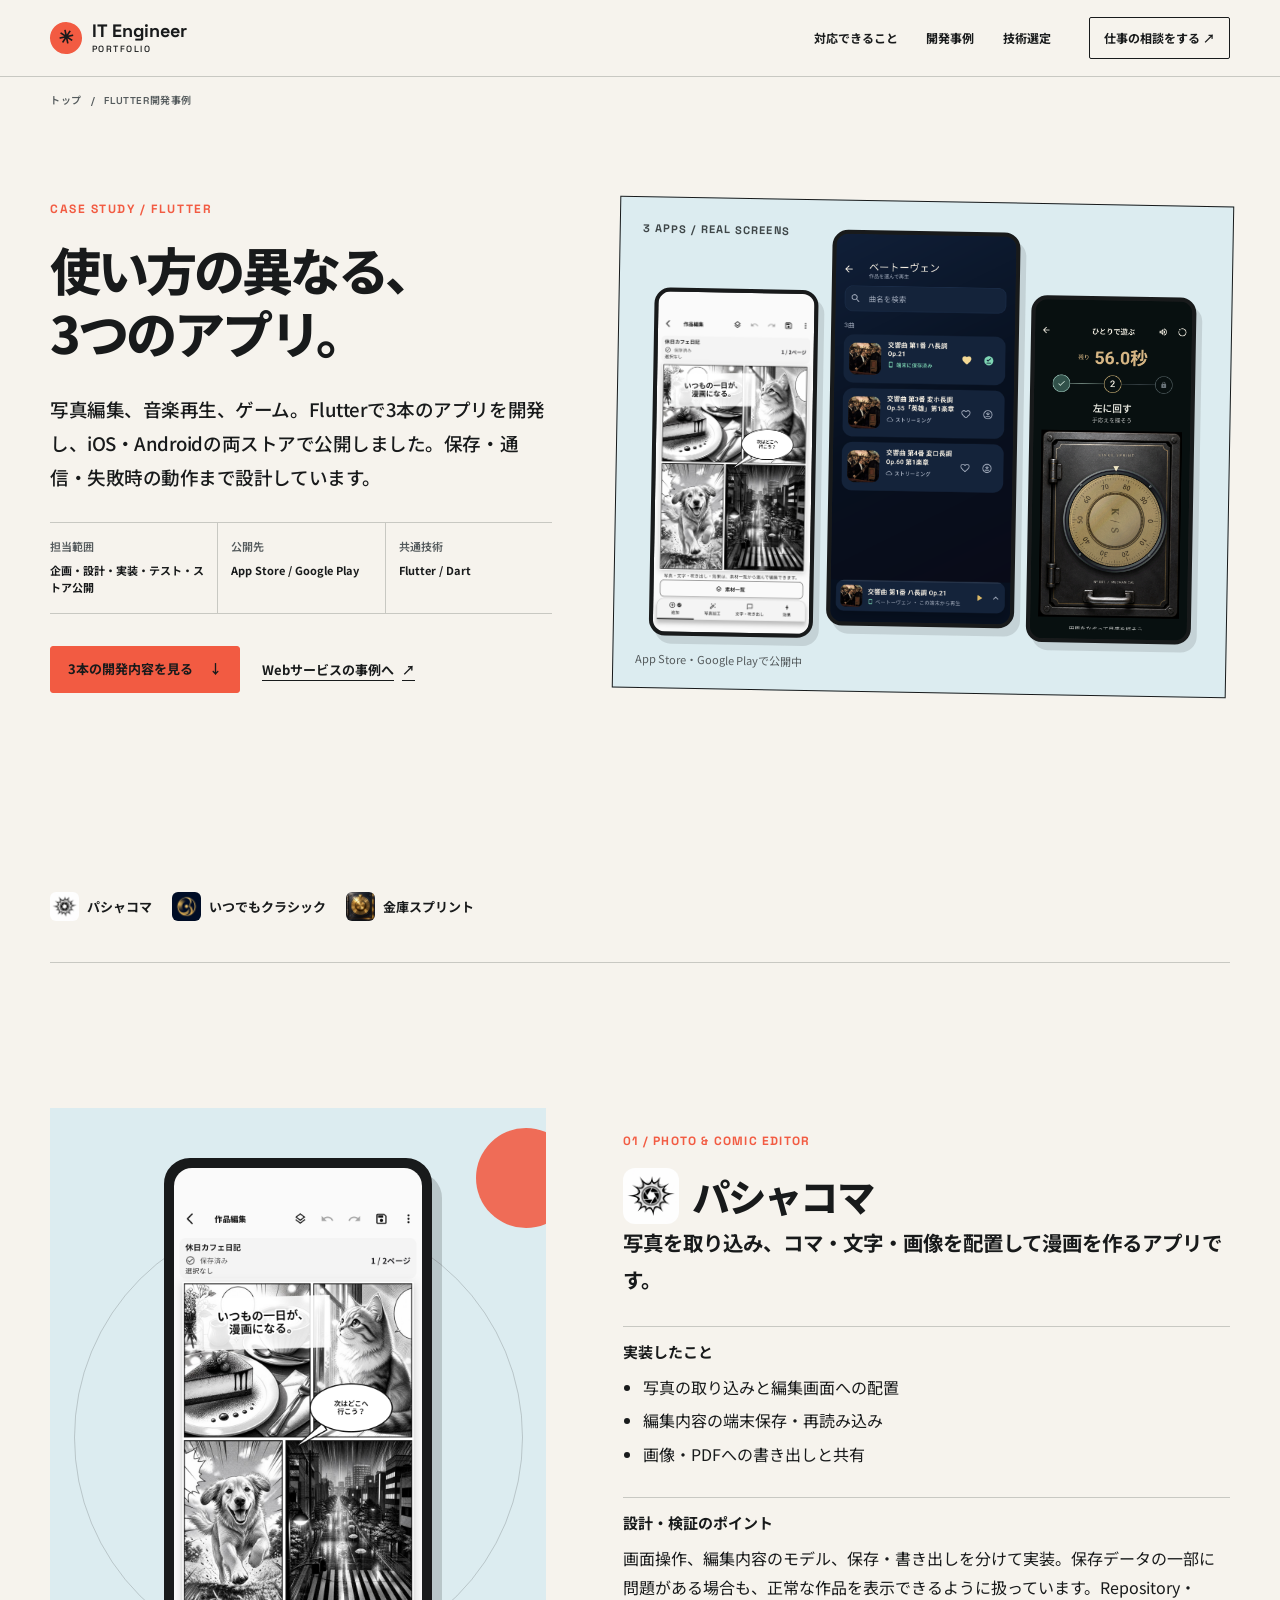
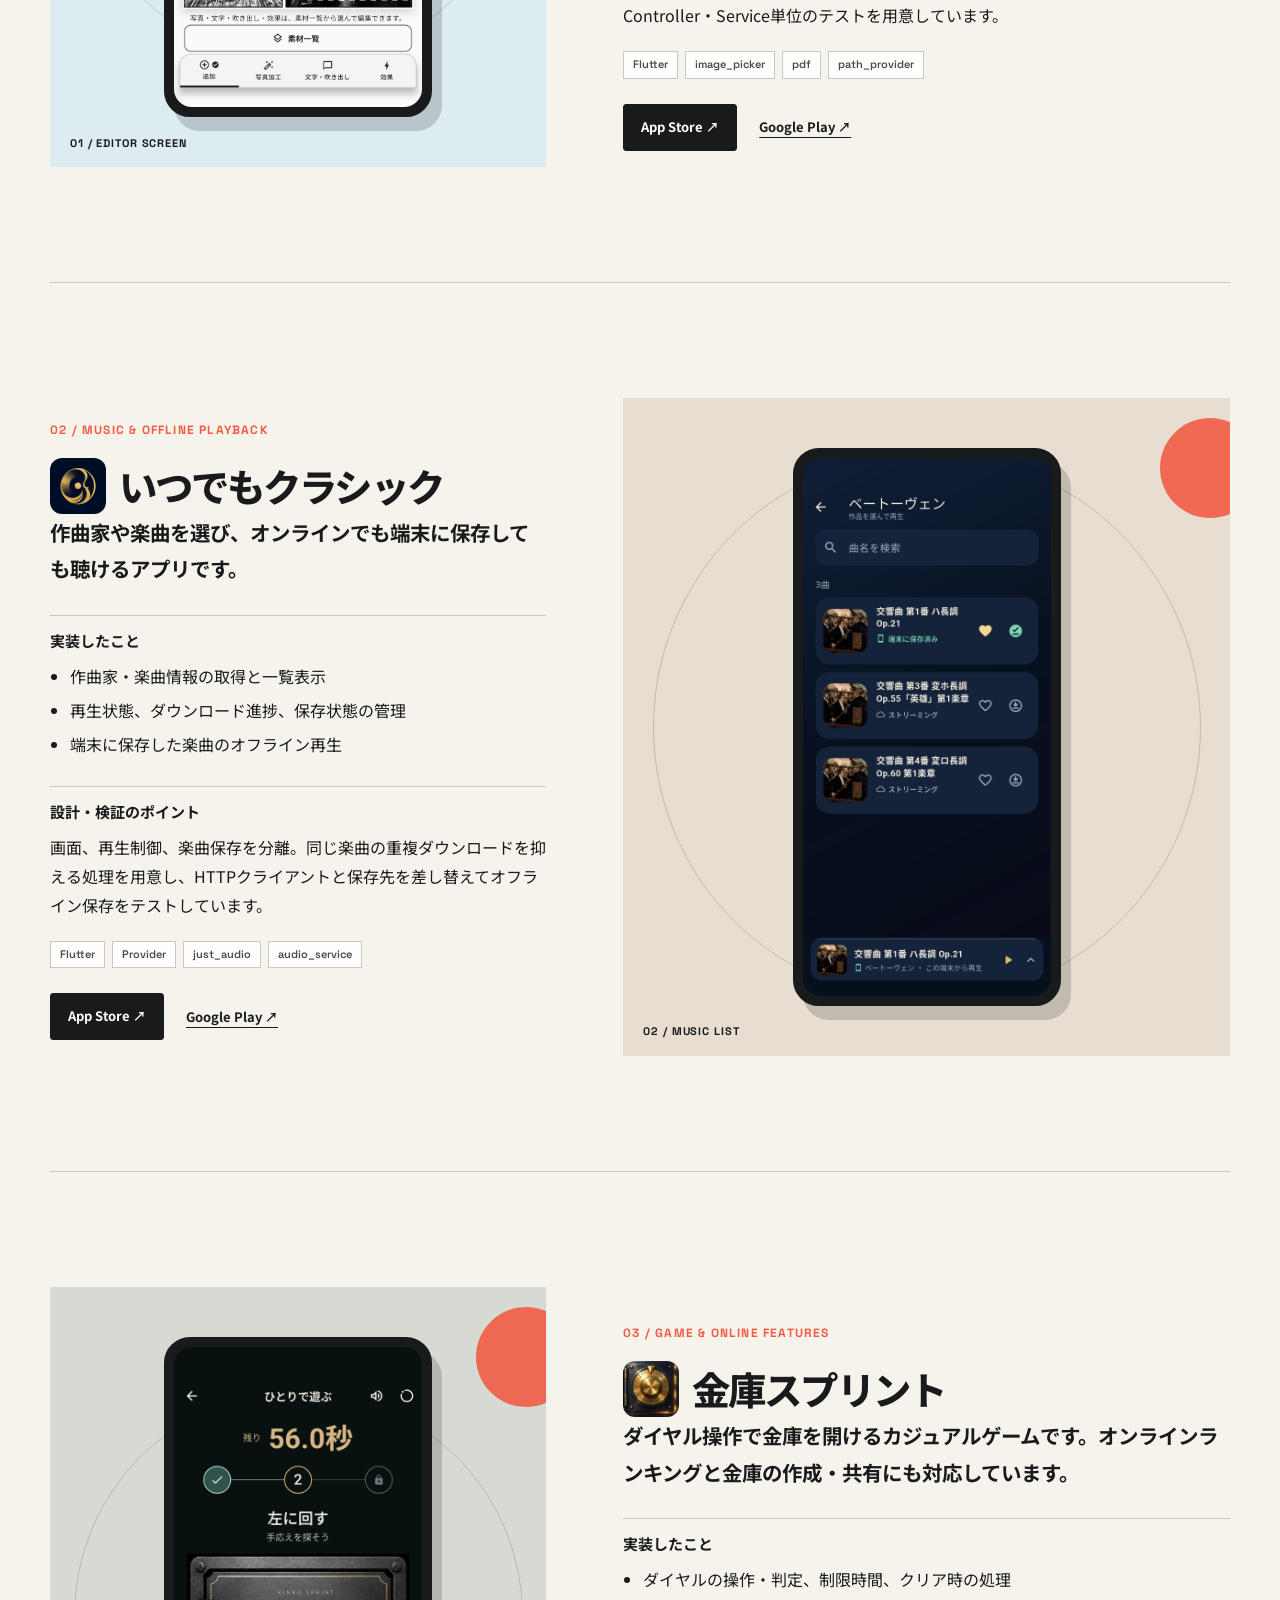
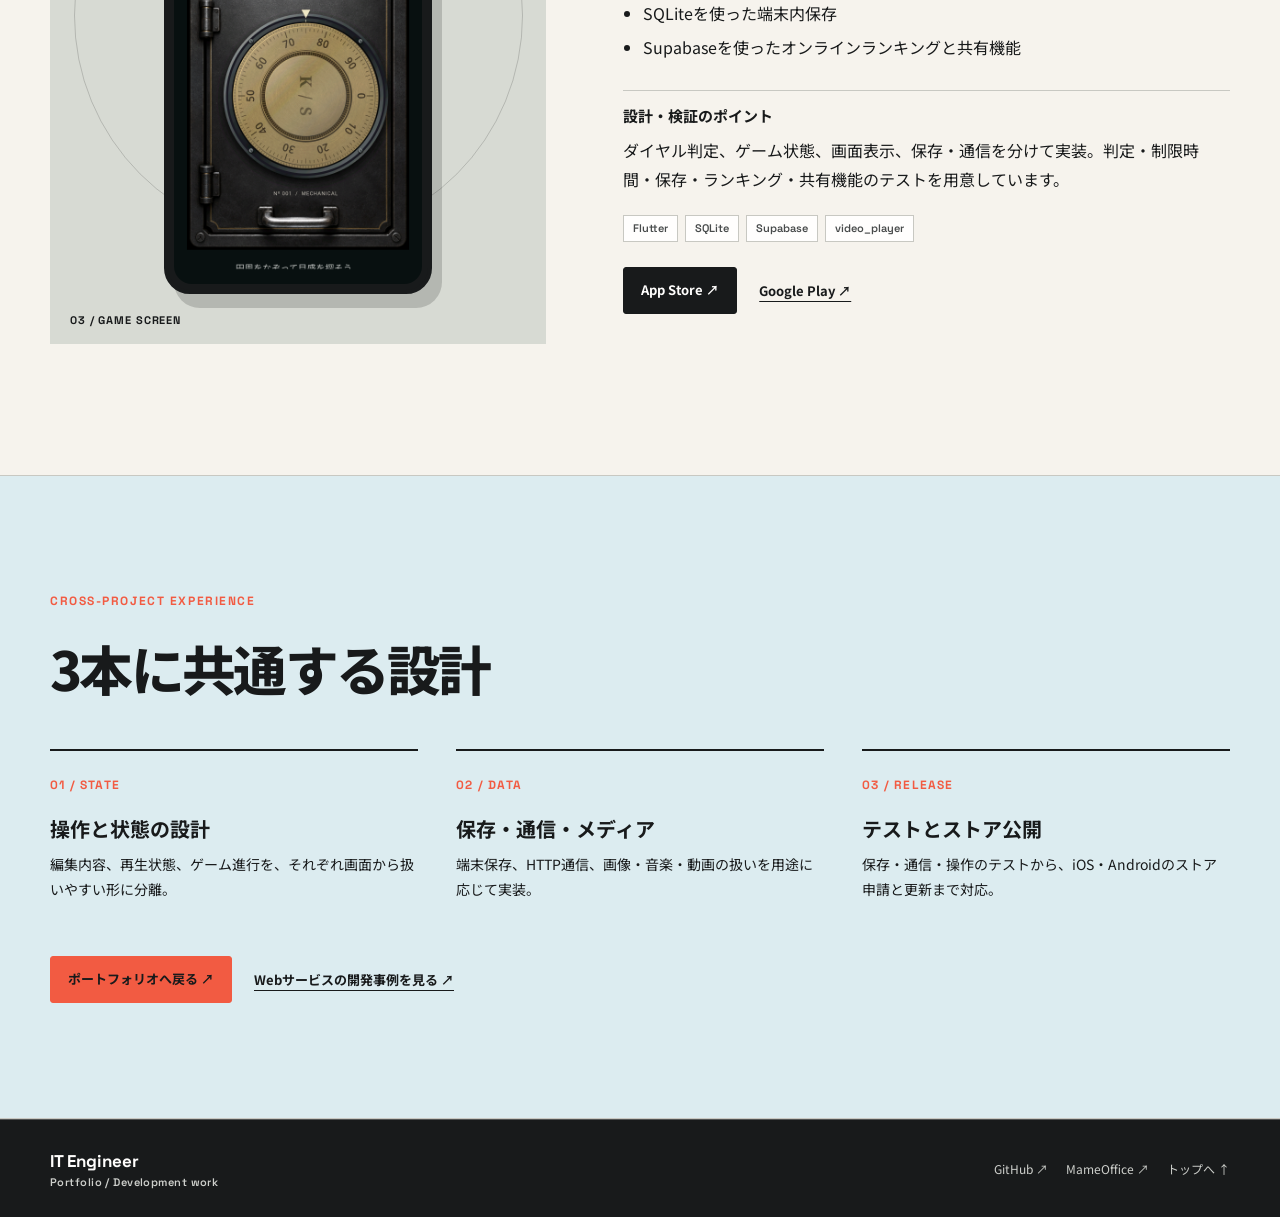
==== commit ff705c52: "Redesign portfolio with editorial project showcase" ====
--- a/projects/flutter.html
+++ b/projects/flutter.html
@@ -3,77 +3,28 @@
 <head>
   <meta charset="utf-8">
   <meta name="viewport" content="width=device-width, initial-scale=1">
-  <meta name="theme-color" content="#183b37">
+  <meta name="theme-color" content="#f6f3ed">
   <meta name="description" content="Flutterで開発し、App StoreとGoogle Playで公開している3本のアプリ。写真編集、音楽のオフライン再生、オンラインランキング付きゲームの設計・実装・テストを紹介します。">
   <meta property="og:type" content="article">
   <meta property="og:locale" content="ja_JP">
   <meta property="og:title" content="Flutter開発事例｜iOS・Androidアプリ3本">
   <meta property="og:description" content="パシャコマ、いつでもクラシック、金庫スプリントの実画面と設計・実装内容。">
   <meta property="og:url" content="https://en-nagaojunichi.github.io/projects/flutter.html">
-  <meta property="og:image" content="https://en-nagaojunichi.github.io/assets/og-portfolio.png">
+  <meta property="og:image" content="https://en-nagaojunichi.github.io/assets/og-portfolio-sales.png">
   <meta name="twitter:card" content="summary_large_image">
   <link rel="canonical" href="https://en-nagaojunichi.github.io/projects/flutter.html">
   <link rel="icon" href="../favicon.svg" type="image/svg+xml">
   <link rel="preconnect" href="https://fonts.googleapis.com">
   <link rel="preconnect" href="https://fonts.gstatic.com" crossorigin>
-  <link href="https://fonts.googleapis.com/css2?family=DM+Sans:wght@500;600;700;800&family=Zen+Kaku+Gothic+New:wght@400;500;600;700;800&display=swap" rel="stylesheet">
-  <link rel="stylesheet" href="../styles.css?v=20261031-sales">
+  <link href="https://fonts.googleapis.com/css2?family=Noto+Sans+JP:wght@400;500;600;700;800&family=Space+Grotesk:wght@500;600;700&display=swap" rel="stylesheet">
+  <link rel="stylesheet" href="../styles.css?v=20261031-editorial">
   <title>Flutter開発事例｜iOS・Androidアプリ3本 | 個人ポートフォリオ</title>
-  <style>
-    .flutter-summary { max-width: 78rem; margin: 0 auto; }
-    .flutter-hero-preview { display: grid; grid-template-columns: repeat(3, minmax(0, 1fr)); gap: .65rem; align-items: end; margin: 1.5rem 0 1rem; }
-    .flutter-hero-preview > div { min-width: 0; padding: .22rem; border: .22rem solid #1c3349; border-radius: .8rem; background: #1c3349; box-shadow: 0 10px 22px rgba(12, 32, 48, .14); }
-    .flutter-hero-preview > div:nth-child(2) { transform: translateY(-.7rem); }
-    .flutter-hero-preview img { display: block; width: 100%; height: auto; border-radius: .55rem; }
-    .case-panel-label { color: #47769a; font-size: .72rem; font-weight: 800; letter-spacing: .13em; }
-    .case-panel > p:last-child { margin: .5rem 0 0; color: #60758a; font-size: .82rem; }
-    .case-section-muted { background: #f3f7fa; }
-    .flutter-jump { display: flex; flex-wrap: wrap; gap: .65rem; margin: 2.4rem 0 0; }
-    .flutter-jump a { display: inline-flex; align-items: center; gap: .55rem; padding: .7rem 1rem; border: 1px solid #cbdce9; border-radius: .65rem; background: #fff; color: #173956; font-size: .9rem; font-weight: 700; text-decoration: none; }
-    .flutter-jump a:hover, .flutter-jump a:focus-visible { border-color: #2b77a6; background: #f0f7fb; }
-    .flutter-jump img { width: 1.55rem; height: 1.55rem; border-radius: .38rem; object-fit: cover; }
-    .flutter-project { display: grid; grid-template-columns: minmax(0, .76fr) minmax(0, 1.24fr); gap: clamp(2rem, 5vw, 5rem); align-items: center; padding: clamp(2.6rem, 5vw, 4.6rem) 0; border-top: 1px solid #d8e4ed; }
-    .flutter-project:first-of-type { border-top: 0; }
-    .flutter-project:nth-child(even) .flutter-project-art { order: 2; }
-    .flutter-project-art { min-width: 0; padding: clamp(1.6rem, 4vw, 3.5rem); display: grid; place-items: center; border-radius: 1.25rem; background: #edf3f7; position: relative; }
-    .flutter-project-art.classic { background: #eaf0f7; }
-    .flutter-project-art.kinko { background: #e9eeed; }
-    .flutter-project-art::before { content: ''; position: absolute; inset: 1rem; border: 1px solid rgba(20, 57, 80, .13); border-radius: .8rem; pointer-events: none; }
-    .flutter-phone { width: min(100%, 15rem); padding: .36rem; border: .32rem solid #14283b; border-radius: 1.55rem; background: #14283b; box-shadow: 0 15px 35px rgba(14, 38, 56, .16); }
-    .flutter-phone img { display: block; width: 100%; height: auto; border-radius: 1.1rem; }
-    .flutter-art-caption { position: absolute; left: 1.6rem; bottom: 1.45rem; color: #496176; font-size: .68rem; font-weight: 700; letter-spacing: .12em; }
-    .flutter-project-content { min-width: 0; }
-    .flutter-project-index { color: #2b78a8; font-size: .72rem; font-weight: 800; letter-spacing: .15em; }
-    .flutter-project-title { display: flex; align-items: center; gap: .9rem; margin: .65rem 0 0; }
-    .flutter-project-title img { width: 3.2rem; height: 3.2rem; border-radius: .85rem; object-fit: cover; }
-    .flutter-project-title h2 { margin: 0; font-size: clamp(1.65rem, 2.8vw, 2.5rem); line-height: 1.3; }
-    .flutter-project-lead { margin: 1rem 0 0; color: #405366; font-size: 1.05rem; line-height: 1.8; }
-    .flutter-project-content h3 { margin: 1.6rem 0 .5rem; font-size: 1rem; }
-    .flutter-project-content p, .flutter-project-content li { line-height: 1.8; }
-    .flutter-project-content ul { margin: .3rem 0 0; padding-left: 1.3rem; }
-    .flutter-project-content li + li { margin-top: .25rem; }
-    .flutter-project-content .tag-list { margin-top: 1.5rem; }
-    .flutter-project-content .case-link-row { margin-top: 1.7rem; }
-    .flutter-capabilities { display: grid; grid-template-columns: repeat(3, minmax(0, 1fr)); gap: 1rem; margin-top: 2rem; }
-    .flutter-capabilities article { padding: 1.5rem; border: 1px solid #d9e5ee; border-radius: .85rem; background: #fff; }
-    .flutter-capabilities span { display: inline-block; margin-bottom: .85rem; color: #2b78a8; font-size: .72rem; font-weight: 800; letter-spacing: .13em; }
-    .flutter-capabilities h3 { margin: 0 0 .55rem; font-size: 1.07rem; }
-    .flutter-capabilities p { margin: 0; color: #4b5e70; line-height: 1.8; }
-    .flutter-disclaimer { margin: 2rem 0 0; color: #66798a; font-size: .78rem; line-height: 1.75; }
-    @media (max-width: 800px) {
-      .flutter-project { grid-template-columns: 1fr; gap: 1.7rem; }
-      .flutter-project:nth-child(even) .flutter-project-art { order: 0; }
-      .flutter-project-art { min-height: 22rem; }
-      .flutter-phone { width: min(100%, 12.5rem); }
-      .flutter-capabilities { grid-template-columns: 1fr; }
-    }
-  </style>
 </head>
 <body class="case-page flutter-page">
   <a class="skip-link" href="#main">本文へ移動</a>
   <header class="site-header"><div class="container header-inner">
-    <a class="brand" href="../index.html" aria-label="長尾純一のポートフォリオ トップ"><span class="brand-mark">JN</span><span>JUNICHI NAGAO<small>IT ENGINEER</small></span></a>
-    <nav class="main-nav" aria-label="メインナビゲーション"><a href="../index.html#what-i-do">対応できること</a><a href="../index.html#works">開発事例</a><a href="../index.html#technology">技術選定</a></nav>
+    <a class="brand" href="../index.html" aria-label="ポートフォリオ トップ"><span class="brand-mark">✳</span><span>IT Engineer<small>Portfolio</small></span></a>
+    <nav class="main-nav" aria-label="メインナビゲーション"><a href="../index.html#about">対応できること</a><a href="../index.html#works">開発事例</a><a href="../index.html#approach">技術選定</a></nav>
     <a class="header-link" href="../index.html#contact">仕事の相談をする <span aria-hidden="true">↗</span></a>
   </div></header>
   <main id="main">
@@ -88,11 +39,11 @@
     <section class="case-section" aria-label="アプリごとの開発内容"><div class="container flutter-summary">
       <div class="flutter-jump" aria-label="アプリへ移動"><a href="#pashakoma"><img src="../assets/pashakoma-icon.png" alt="">パシャコマ</a><a href="#classic"><img src="../assets/itsudemoclassic-icon.png" alt="">いつでもクラシック</a><a href="#kinko"><img src="../assets/kinko-sprint-icon.png" alt="">金庫スプリント</a></div>
       <article class="flutter-project" id="pashakoma"><div class="flutter-project-art"><div class="flutter-phone"><img src="../assets/pashakoma-ui.png" alt="写真・文字・吹き出しを配置したパシャコマの作品編集画面" width="1320" height="2868" loading="lazy"></div><span class="flutter-art-caption">01 / EDITOR SCREEN</span></div><div class="flutter-project-content"><span class="flutter-project-index">01 / PHOTO & COMIC EDITOR</span><div class="flutter-project-title"><img src="../assets/pashakoma-icon.png" alt="" width="64" height="64" loading="lazy"><h2>パシャコマ</h2></div><p class="flutter-project-lead">写真を取り込み、コマ・文字・画像を配置して漫画を作るアプリです。</p><h3>実装したこと</h3><ul><li>写真の取り込みと編集画面への配置</li><li>編集内容の端末保存・再読み込み</li><li>画像・PDFへの書き出しと共有</li></ul><h3>設計・検証のポイント</h3><p>画面操作、編集内容のモデル、保存・書き出しを分けて実装。保存データの一部に問題がある場合も、正常な作品を表示できるように扱っています。Repository・Controller・Service単位のテストを用意しています。</p><div class="tag-list"><span>Flutter</span><span>image_picker</span><span>pdf</span><span>path_provider</span></div><div class="case-link-row"><a class="button button-dark" href="https://apps.apple.com/jp/app/id6805789148" target="_blank" rel="noopener noreferrer">App Store ↗</a><a class="text-link" href="https://play.google.com/store/apps/details?id=com.mameoffice.pashakoma" target="_blank" rel="noopener noreferrer">Google Play ↗</a></div></div></article>
-      <article class="flutter-project" id="classic"><div class="flutter-project-art classic"><div class="flutter-phone"><img src="../assets/itsudemoclassic-ui.png" alt="楽曲の保存状態と再生を示すいつでもクラシックの一覧画面" width="1080" height="2340" loading="lazy"></div><span class="flutter-art-caption">02 / MUSIC LIST</span></div><div class="flutter-project-content"><span class="flutter-project-index">02 / MUSIC & OFFLINE PLAYBACK</span><div class="flutter-project-title"><img src="../assets/itsudemoclassic-icon.png" alt="" width="64" height="64" loading="lazy"><h2>いつでもクラシック</h2></div><p class="flutter-project-lead">作曲家や楽曲を選び、オンラインでも端末に保存しても聴けるアプリです。</p><h3>実装したこと</h3><ul><li>作曲家・楽曲情報の取得と一覧表示</li><li>再生状態、ダウンロード進捗、保存状態の管理</li><li>端末に保存した楽曲のオフライン再生</li></ul><h3>設計・検証のポイント</h3><p>画面、再生制御、楽曲保存を分離。同じ楽曲の重複ダウンロードを抑える処理を用意し、HTTPクライアントと保存先を差し替えてオフライン保存をテストしています。</p><div class="tag-list"><span>Flutter</span><span>Provider</span><span>just_audio</span><span>audio_service</span></div><div class="case-link-row"><a class="button button-dark" href="https://apps.apple.com/jp/app/id6748042662" target="_blank" rel="noopener noreferrer">App Store ↗</a><a class="text-link" href="https://play.google.com/store/apps/details?id=com.itsudemoclassic" target="_blank" rel="noopener noreferrer">Google Play ↗</a></div></div></article>
+      <article class="flutter-project" id="classic"><div class="flutter-project-art classic"><div class="flutter-phone"><img src="../assets/itsudemoclassic-ui.png" alt="楽曲の保存状態と再生を示すいつでもクラシックの一覧画面" width="1080" height="2340" loading="lazy"></div><span class="flutter-art-caption">02 / MUSIC LIST</span></div><div class="flutter-project-content"><span class="flutter-project-index">02 / MUSIC & OFFLINE PLAYBACK</span><div class="flutter-project-title"><img src="../assets/itsudemoclassic-icon.png" alt="" width="64" height="64" loading="lazy"><h2><span>いつでも</span><span>クラシック</span></h2></div><p class="flutter-project-lead">作曲家や楽曲を選び、オンラインでも端末に保存しても聴けるアプリです。</p><h3>実装したこと</h3><ul><li>作曲家・楽曲情報の取得と一覧表示</li><li>再生状態、ダウンロード進捗、保存状態の管理</li><li>端末に保存した楽曲のオフライン再生</li></ul><h3>設計・検証のポイント</h3><p>画面、再生制御、楽曲保存を分離。同じ楽曲の重複ダウンロードを抑える処理を用意し、HTTPクライアントと保存先を差し替えてオフライン保存をテストしています。</p><div class="tag-list"><span>Flutter</span><span>Provider</span><span>just_audio</span><span>audio_service</span></div><div class="case-link-row"><a class="button button-dark" href="https://apps.apple.com/jp/app/id6748042662" target="_blank" rel="noopener noreferrer">App Store ↗</a><a class="text-link" href="https://play.google.com/store/apps/details?id=com.itsudemoclassic" target="_blank" rel="noopener noreferrer">Google Play ↗</a></div></div></article>
       <article class="flutter-project" id="kinko"><div class="flutter-project-art kinko"><div class="flutter-phone"><img src="../assets/kinko-sprint-ui.png" alt="ダイヤル操作と制限時間を示す金庫スプリントのゲーム画面" width="1080" height="2340" loading="lazy"></div><span class="flutter-art-caption">03 / GAME SCREEN</span></div><div class="flutter-project-content"><span class="flutter-project-index">03 / GAME & ONLINE FEATURES</span><div class="flutter-project-title"><img src="../assets/kinko-sprint-icon.png" alt="" width="64" height="64" loading="lazy"><h2>金庫スプリント</h2></div><p class="flutter-project-lead">ダイヤル操作で金庫を開けるカジュアルゲームです。オンラインランキングと金庫の作成・共有にも対応しています。</p><h3>実装したこと</h3><ul><li>ダイヤルの操作・判定、制限時間、クリア時の処理</li><li>SQLiteを使った端末内保存</li><li>Supabaseを使ったオンラインランキングと共有機能</li></ul><h3>設計・検証のポイント</h3><p>ダイヤル判定、ゲーム状態、画面表示、保存・通信を分けて実装。判定・制限時間・保存・ランキング・共有機能のテストを用意しています。</p><div class="tag-list"><span>Flutter</span><span>SQLite</span><span>Supabase</span><span>video_player</span></div><div class="case-link-row"><a class="button button-dark" href="https://apps.apple.com/jp/app/id6810457234" target="_blank" rel="noopener noreferrer">App Store ↗</a><a class="text-link" href="https://play.google.com/store/apps/details?id=com.mameoffice.kinkosprint" target="_blank" rel="noopener noreferrer">Google Play ↗</a></div></div></article>
     </div></section>
     <section class="case-section case-section-muted" aria-labelledby="through-title"><div class="container"><p class="section-kicker">CROSS-PROJECT EXPERIENCE</p><h2 id="through-title">3本に共通する設計</h2><div class="flutter-capabilities"><article><span>01 / STATE</span><h3>操作と状態の設計</h3><p>編集内容、再生状態、ゲーム進行を、それぞれ画面から扱いやすい形に分離。</p></article><article><span>02 / DATA</span><h3>保存・通信・メディア</h3><p>端末保存、HTTP通信、画像・音楽・動画の扱いを用途に応じて実装。</p></article><article><span>03 / RELEASE</span><h3>テストとストア公開</h3><p>保存・通信・操作のテストから、iOS・Androidのストア申請と更新まで対応。</p></article></div><div class="case-link-row"><a class="button button-primary" href="../index.html">ポートフォリオへ戻る ↗</a><a class="text-link" href="./mamead.html">Webサービスの開発事例を見る ↗</a></div></div></section>
   </main>
-  <footer class="site-footer"><div class="container footer-inner"><div><span class="footer-brand">JUNICHI NAGAO</span><p>IT ENGINEER</p></div><div class="footer-links"><a href="https://github.com/en-nagaojunichi" target="_blank" rel="noopener noreferrer">GitHub ↗</a><a href="https://mameoffice.com/" target="_blank" rel="noopener noreferrer">MameOffice ↗</a><a href="../index.html">トップへ ↑</a></div></div></footer>
+  <footer class="site-footer"><div class="container footer-inner"><div><span class="footer-brand">IT Engineer</span><p>Portfolio / Development work</p></div><div class="footer-links"><a href="https://github.com/en-nagaojunichi" target="_blank" rel="noopener noreferrer">GitHub ↗</a><a href="https://mameoffice.com/" target="_blank" rel="noopener noreferrer">MameOffice ↗</a><a href="../index.html">トップへ ↑</a></div></div></footer>
 </body>
 </html>
--- a/styles.css
+++ b/styles.css
@@ -1,313 +1,202 @@
-:root{--ink:#1d3432;--navy:#183b37;--navy-2:#24564e;--blue:#176b5d;--blue-soft:#e8f3eb;--mist:#f7f8f4;--line:#dce6df;--muted:#586f68;--white:#fff;--radius:10px}
-*{box-sizing:border-box}
-html{scroll-behavior:smooth}
-body{margin:0;color:var(--ink);background:var(--white);font-family:"Zen Kaku Gothic New","Noto Sans JP",system-ui,-apple-system,"Segoe UI",sans-serif;font-size:16px;line-height:1.65;-webkit-font-smoothing:antialiased}
-img{display:block;max-width:100%}
-a{color:inherit;text-decoration:none}
-button,a{-webkit-tap-highlight-color:transparent}
-a:focus-visible{outline:3px solid #74b8e8;outline-offset:4px;border-radius:3px}
-::selection{background:#bfe0f6;color:#102a43}
-.container{width:min(100% - 64px,1200px);margin-inline:auto}
-.skip-link{position:absolute;left:16px;top:-60px;z-index:99;background:var(--navy);color:#fff;padding:9px 16px}
-.skip-link:focus{top:8px}
-[id]{scroll-margin-top:95px}
-
-/* Header */
-.site-header{position:sticky;top:0;z-index:50;background:rgba(255,255,255,.96);border-bottom:1px solid var(--line);backdrop-filter:blur(12px)}
-.header-inner{min-height:76px;display:flex;align-items:center;gap:24px}
-.brand{display:inline-flex;align-items:center;gap:11px;flex:none;color:var(--navy);font-size:17px;font-weight:800;letter-spacing:.025em;line-height:1.12}
-.brand-mark{display:grid;place-items:center;width:37px;height:37px;border-radius:8px;background:var(--navy);color:#fff;font-size:15px;letter-spacing:-.12em;padding-right:3px}
-.brand-accent,.footer-brand span{color:#5fa9d6}
-.brand small{display:block;margin-top:2px;font-size:9px;letter-spacing:.21em;color:#6b8399;font-weight:700}
-.main-nav{display:flex;align-items:center;justify-content:flex-end;gap:27px;margin-left:auto;white-space:nowrap}
-.main-nav a{font-size:12px;font-weight:800;letter-spacing:.09em;color:#4b6379;transition:color .2s}
-.main-nav a:hover,.footer-links a:hover{color:var(--blue)}
-.header-link{display:inline-flex;align-items:center;gap:13px;flex:none;padding:9px 16px;border:1px solid #b7cbdc;border-radius:6px;color:var(--navy);font-size:12px;font-weight:800;transition:background .2s,border-color .2s}
-.header-link:hover{background:#edf5fa;border-color:#7da8c5}
-
-/* Shared type and actions */
-.eyebrow,.section-kicker,.line-label,.work-index,.app-number,.skill-number{font-size:12px;font-weight:800;letter-spacing:.14em}
-.section-kicker{color:var(--blue);margin:0 0 18px}
-.section h2,.contact-section h2,.case-hero h1{font-size:clamp(32px,3.8vw,50px);line-height:1.36;letter-spacing:-.035em;font-weight:800;margin:0}
-.section{padding:104px 0}
-.section-heading{display:grid;grid-template-columns:minmax(0,1fr) minmax(260px,360px);align-items:end;gap:35px;margin-bottom:40px}
-.section-heading>p{margin:0 0 7px;color:var(--muted);font-size:16px;line-height:1.8}
-.button{min-height:52px;display:inline-flex;align-items:center;justify-content:space-between;gap:26px;padding:12px 20px;border-radius:6px;font-size:14px;font-weight:700;line-height:1.4;transition:transform .2s,background .2s,color .2s}
-.button:hover{transform:translateY(-2px)}
-.button span{font-size:19px;line-height:1}
-.button-primary{background:var(--blue);color:#fff}
-.button-primary:hover{background:#17588f}
-.button-dark{background:var(--navy);color:#fff}
-.button-dark:hover{background:#254c6c}
-.text-link{display:inline-flex;align-items:center;gap:15px;color:var(--navy);font-size:14px;font-weight:800;border-bottom:1px solid #9db6c8;padding-bottom:5px;line-height:1.4;transition:color .2s,border-color .2s}
-.text-link:hover{color:var(--blue);border-color:var(--blue)}
-.text-link span{font-size:19px;line-height:1}
-.tag-list{display:flex;flex-wrap:wrap;gap:7px}
-.tag-list span{display:inline-block;padding:5px 9px;border:1px solid #c8dbe9;border-radius:4px;color:#385a75;background:#f3f8fb;font-size:11px;font-weight:700;line-height:1.4}
-
-.heading-line{display:block;white-space:nowrap}
-.lead-line{display:block;white-space:nowrap}
-.nowrap{white-space:nowrap}
-
-/* Hero */
-.hero{background:linear-gradient(115deg,#fbfdff 0%,#eef6fc 100%);overflow:hidden}
-.hero-grid{display:grid;grid-template-columns:minmax(0,1.02fr) minmax(0,.98fr);gap:clamp(28px,4vw,58px);align-items:center;min-height:640px;padding-top:60px;padding-bottom:66px}
-.hero-copy{min-width:0}
-.eyebrow{display:flex;align-items:center;gap:12px;margin:0 0 25px;color:var(--blue);font-size:11px;line-height:1.5}
-.eyebrow span{width:29px;height:2px;background:var(--blue);flex:none}
-.hero h1{font-size:clamp(41px,4.4vw,66px);line-height:1.31;letter-spacing:-.05em;margin:0 0 24px;font-weight:800;color:var(--navy)}
-.hero h1 em{font-style:normal;color:var(--blue)}
-.hero-lead{max-width:590px;color:#496075;font-size:17px;line-height:1.85;margin:0}
-.hero-actions{display:flex;align-items:center;flex-wrap:wrap;gap:18px 23px;margin-top:32px}
-.hero-actions .button{min-width:190px}
-.hero-proof{display:grid;grid-template-columns:repeat(3,minmax(0,1fr));gap:0;padding:0;margin:52px 0 0;border-top:1px solid #cddfeb}
-.hero-proof>div{display:flex;flex-direction:column;gap:3px;padding:17px 12px 0 0;min-width:0}
-.hero-proof>div+div{padding-left:17px;border-left:1px solid #cddfeb}
-.hero-proof dt{order:2;margin:0;color:#60768a;font-size:11px;font-weight:600;line-height:1.55}
-.hero-proof dd{order:1;margin:0;color:var(--navy);font-size:29px;line-height:1.2;font-weight:800;letter-spacing:-.04em}
-.hero-proof dd span{font-size:11px;letter-spacing:0;margin-left:2px}
-.hero-proof-note{margin:8px 0 0;color:#7890a2;font-size:10px}
-.hero-art{min-width:0;padding:23px 24px 19px;background:#15314d;border:1px solid #365777;border-radius:10px;box-shadow:0 22px 42px rgba(18,44,70,.10);color:#fff}
-.hero-art-top{display:flex;align-items:center;justify-content:space-between;gap:10px;border-bottom:1px solid #45627e;padding-bottom:14px;color:#c8d9e8;font-size:10px;font-weight:700;letter-spacing:.12em}
-.hero-phones{display:grid;grid-template-columns:repeat(3,minmax(0,1fr));gap:11px;align-items:start;padding:25px 0 8px}
-.hero-phone{min-width:0;margin:0;text-align:center}
-.hero-phone-left{margin-top:37px}.hero-phone-right{margin-top:54px}
-.phone-screen,.app-device{position:relative;overflow:hidden;background:#061320;border:5px solid #0a1725;border-radius:21px;box-shadow:0 14px 26px rgba(0,0,0,.2);aspect-ratio:9/19.5}
-.phone-screen::before,.app-device::before{content:"";position:absolute;z-index:2;top:5px;left:50%;width:28%;height:6px;transform:translateX(-50%);border-radius:0 0 8px 8px;background:#0a1725}
-.phone-screen img,.app-device img{width:100%;height:100%;object-fit:contain}
-.hero-phone figcaption{margin-top:10px;color:#d9e6f1;font-size:11px;font-weight:700;white-space:nowrap}
-.hero-art-note{text-align:right;margin:10px 0 0;color:#9db8ce;font-size:10px}
-.intro-band{background:var(--navy);color:#fff}
-.intro-band-inner{display:flex;align-items:center;gap:28px;min-height:86px;padding:16px 0}
-.intro-band-inner>span{flex:none;color:#9cc8e4;font-size:11px;letter-spacing:.17em;font-weight:800}
-.intro-band p{margin:0;font-size:14px;font-weight:600}
-.intro-band a{margin-left:auto;color:#d1e7f5;font-size:12px;font-weight:700;white-space:nowrap;border-bottom:1px solid #6686a0}
-.profile-section{padding:70px 0 74px;border-bottom:1px solid var(--line)}
-.profile-grid{display:grid;grid-template-columns:minmax(0,.9fr) minmax(0,1.1fr);align-items:start;gap:clamp(30px,6vw,90px)}
-.profile-grid h2{margin:0;color:var(--navy);font-size:clamp(27px,3vw,39px);line-height:1.46;letter-spacing:-.035em}
-.profile-summary{max-width:470px;margin:20px 0 0;color:#526a7b;font-size:14px;line-height:1.9}
-.profile-grid>div>.profile-note{margin:18px 0 0;font-size:11px;font-weight:700;color:var(--blue)}
-.profile-copy h3{margin:0 0 12px;color:var(--navy);font-size:14px;font-weight:800}
-.profile-offers{list-style:none;margin:0;padding:0;border-top:1px solid var(--line)}
-.profile-offers li{display:grid;grid-template-columns:28px minmax(0,1fr);gap:14px;padding:12px 0;border-bottom:1px solid var(--line)}
-.profile-offers li>span{padding-top:3px;color:var(--blue);font-size:11px;font-weight:800}
-.profile-offers strong{display:block;color:var(--navy);font-size:14px;line-height:1.55}
-.profile-offers p{margin:4px 0 0!important;color:#5b7284;font-size:12px!important;line-height:1.65!important}
-.profile-copy p{margin:0;color:#526a7b;font-size:14px;line-height:1.95}
-.profile-copy p+p{margin-top:13px}
-.profile-copy .profile-note{margin-top:18px;font-size:11px;font-weight:700;color:var(--blue)}
-
-/* Work */
-.featured-work{display:grid;grid-template-columns:minmax(0,1.06fr) minmax(0,.94fr);background:#f4f9fc;border:1px solid var(--line);border-radius:var(--radius);overflow:hidden}
-.featured-image{position:relative;min-width:0;display:flex;align-items:center;background:#e6eff5}
-.featured-image img{width:100%;height:auto;object-fit:contain}
-.image-caption{position:absolute;bottom:15px;left:15px;padding:6px 10px;border-radius:3px;background:rgba(19,44,70,.88);color:#fff;font-size:10px;font-weight:700;letter-spacing:.08em}
-.featured-content{padding:clamp(28px,3.6vw,50px);min-width:0}
-.work-index{color:var(--blue);margin:0 0 16px}.work-index span{color:#98afc1;margin-left:8px}
-.featured-content h3{margin:0 0 6px;font-size:clamp(32px,3vw,43px);line-height:1.2;color:var(--navy);letter-spacing:-.04em}
-.featured-content h3 small{font-size:14px;letter-spacing:0;margin-left:7px;vertical-align:middle;font-weight:700;color:var(--muted)}
-.work-subtitle{font-weight:700;color:#315c7d;margin:0 0 16px!important}
-.featured-content>p:not(.work-index){font-size:14px;line-height:1.85;color:#536b7d}
-.work-points{list-style:none;margin:22px 0;padding:16px 0;border-block:1px solid #d6e5ee}
-.work-points li{position:relative;padding-left:19px;font-size:13px;line-height:1.7;color:#34536d}
-.work-points li+li{margin-top:8px}
-.work-points li::before{content:"";position:absolute;top:.62em;left:0;width:7px;height:7px;border-radius:50%;background:#4e91bd}
-.work-links{display:flex;align-items:center;gap:20px;flex-wrap:wrap;margin-top:24px}
-.subsection-heading{display:flex;align-items:end;justify-content:space-between;gap:20px;margin:74px 0 22px;padding-bottom:18px;border-bottom:1px solid var(--line)}
-.line-label{display:block;margin:0 0 9px;color:var(--blue);font-size:11px}
-.subsection-heading h3{margin:0;font-size:24px;line-height:1.4;color:var(--navy)}
-.subsection-heading>a{font-size:12px;font-weight:800;color:var(--blue);border-bottom:1px solid #b0c9d9;white-space:nowrap}
-.app-grid{display:grid;grid-template-columns:repeat(3,minmax(0,1fr));gap:20px}
-.app-card{min-width:0;border:1px solid var(--line);border-radius:var(--radius);overflow:hidden;background:#fff;display:flex;flex-direction:column}
-.app-card-visual{height:330px;position:relative;display:flex;align-items:center;justify-content:center;overflow:hidden;background:#eaf2f7}
-.app-classic .app-card-visual{background:#dfeaf4}.app-kinko .app-card-visual{background:#e9e9e5}
-.app-device{height:284px;width:auto;aspect-ratio:9/19.5;border-width:4px;border-radius:19px;box-shadow:0 11px 26px rgba(19,44,70,.18)}
-.app-device::before{top:4px;height:5px}
-.app-device img{width:100%;height:100%;object-fit:contain}
-.visual-label{position:absolute;left:16px;bottom:14px;color:#385b73;font-size:10px;font-weight:800;letter-spacing:.15em}
-.app-card-body{display:flex;flex-direction:column;flex:1;padding:23px 23px 20px}
-.app-number{color:var(--blue);margin:0 0 15px;font-size:10px}
-.app-title{display:flex;align-items:center;gap:11px}
-.app-title img{width:43px;height:43px;border-radius:9px;object-fit:cover}
-.app-title h4{font-size:20px;line-height:1.4;letter-spacing:-.025em;margin:0;color:var(--navy)}
-.app-card-body>p:not(.app-number){font-size:13px;line-height:1.8;color:#526879;margin:17px 0 0}
-.app-card-body>p.app-tech{font-size:11px;color:#51738e;font-weight:700;margin-top:auto;padding-top:19px}
-.store-links{display:flex;flex-wrap:wrap;gap:13px;margin-top:13px;padding-top:14px;border-top:1px solid var(--line)}
-.store-links a{font-size:12px;font-weight:800;color:#225f94}.store-links a:hover{text-decoration:underline}
-
-/* Web tools */
-.tools-section{background:var(--mist)}
-.tool-grid{display:grid;grid-template-columns:repeat(3,minmax(0,1fr));gap:19px}
-.tool-card{display:flex;flex-direction:column;min-width:0;background:#fff;border:1px solid var(--line);border-radius:var(--radius);padding:28px 26px 24px}
-.tool-top{display:flex;align-items:start;justify-content:space-between;gap:10px;margin-bottom:20px}
-.tool-icon{display:grid;place-items:center;width:43px;height:43px;border-radius:7px;background:#e6f2f9;color:#286899;font-size:24px;font-weight:700}
-.tool-top strong{color:var(--navy);font-size:37px;line-height:1;font-weight:800;letter-spacing:-.06em}
-.tool-top strong span{font-size:12px;letter-spacing:0;margin-left:3px}
-.tool-card h3{font-size:19px;line-height:1.5;margin:0 0 11px;color:var(--navy)}
-.tool-card p{font-size:13px;line-height:1.8;color:var(--muted);margin:0 0 22px}
-.tool-card ul{list-style:none;margin:auto 0 0;padding:13px 0 0;border-top:1px solid var(--line)}
-.tool-card li+li{margin-top:8px}
-.tool-card li a{color:#256797;font-size:13px;font-weight:700}
-.tool-card li a:hover{text-decoration:underline}
-.tools-footer{display:flex;justify-content:space-between;align-items:center;gap:20px;padding-top:26px}
-.tools-footer p{margin:0;color:var(--muted);font-size:13px}
-
-/* Skills and approach */
-.skill-grid{display:grid;grid-template-columns:repeat(3,minmax(0,1fr));gap:20px}
-.skill-card{padding:28px 26px;border:1px solid var(--line);border-radius:var(--radius);background:#fff;display:flex;flex-direction:column;min-width:0}
-.skill-number{font-size:13px;color:var(--blue)}
-.skill-card h3{font-size:22px;letter-spacing:-.025em;margin:20px 0 10px;color:var(--navy)}
-.skill-card p{margin:0 0 23px;font-size:13px;line-height:1.9;color:#526a7e}
-.skill-card .tag-list{margin-top:auto}
-.approach-section{background:var(--navy);color:#fff}
-.approach-section .section-kicker{color:#96c7e6}
-.approach-grid{display:grid;grid-template-columns:minmax(0,.95fr) minmax(0,1.05fr);gap:clamp(40px,7vw,105px);align-items:start}
-.approach-section h2{color:#fff}
-.approach-lead{color:#c6d8e6;line-height:1.95;margin:26px 0 28px;max-width:520px}
-.approach-section .text-link{color:#d7ecfa;border-color:#708fa9}
-.approach-list{list-style:none;padding:0;margin:0;border-top:1px solid #46647d}
-.approach-list li{display:grid;grid-template-columns:42px minmax(0,1fr);gap:18px;padding:20px 0;border-bottom:1px solid #46647d}
-.approach-list li>span{color:#93c4e4;font-size:12px;font-weight:800;letter-spacing:.08em;padding-top:4px}
-.approach-list h3{margin:0 0 4px;color:#fff;font-size:17px}
-.approach-list p{margin:0;color:#adc4d6;font-size:13px;line-height:1.7}
-
-/* Contact and footer */
-.contact-section{padding:100px 0;background:#edf6fb}
-.contact-grid{display:grid;grid-template-columns:minmax(0,1fr) minmax(0,.92fr);gap:70px;align-items:center}
-.contact-section h2{color:var(--navy)}
-.contact-grid>div>p:not(.section-kicker){max-width:520px;margin:23px 0 0;color:var(--muted);line-height:1.9}
-.contact-options{display:grid;gap:12px}
-.contact-options a{display:flex;flex-direction:column;gap:7px;padding:20px 23px;background:#fff;border:1px solid #c9dce9;border-radius:7px;transition:border-color .2s,transform .2s}
-.contact-options a:hover{border-color:#75a9ce;transform:translateY(-2px)}
-.contact-options a>span{color:var(--blue);font-size:12px;font-weight:700}
-.contact-options strong{display:flex;align-items:center;justify-content:space-between;gap:15px;color:var(--navy);font-size:17px}
-.contact-options strong span{font-size:21px}
-.contact-options small{color:#60778a;font-size:11px;line-height:1.6}
-.site-footer{background:#10283f;color:#fff;padding:28px 0}
-.footer-inner{display:flex;justify-content:space-between;align-items:center;gap:24px}
-.footer-brand{font-size:14px;font-weight:800;letter-spacing:.07em}
-.site-footer p{margin:4px 0 0;color:#9eb7ca;font-size:11px}
-.footer-links{display:flex;flex-wrap:wrap;gap:20px}
-.footer-links a{font-size:12px;color:#d3e0eb;font-weight:700}
-
-/* Detail pages shared layout */
-.breadcrumb{display:flex;align-items:center;gap:9px;flex-wrap:wrap;margin:0 0 24px;color:#6a8092;font-size:12px;font-weight:700}
-.breadcrumb a{color:var(--blue)}.breadcrumb a:hover{text-decoration:underline}
-.case-hero{background:#eff6fb;padding:66px 0 70px;border-bottom:1px solid var(--line)}
-.case-hero h1{max-width:850px;color:var(--navy);font-size:clamp(35px,4.5vw,58px)}
-.case-hero p:not(.section-kicker):not(.breadcrumb){max-width:760px;color:#506b80;font-size:17px;line-height:1.9}
-.case-hero .tag-list{margin-top:24px}
-.case-grid{display:grid;grid-template-columns:minmax(0,1.1fr) minmax(0,.9fr);gap:clamp(24px,4vw,56px);align-items:start}
-.case-panel{background:#f5f9fc;border:1px solid var(--line);border-radius:var(--radius);padding:28px}
-.case-panel h2,.case-panel h3{margin:0 0 14px;color:var(--navy);font-size:21px;line-height:1.45}
-.case-panel p{margin:0;color:#526b7d;line-height:1.8}
-.case-panel p+p{margin-top:13px}
-.case-meta{display:grid;grid-template-columns:repeat(2,minmax(0,1fr));gap:16px;margin:0}
-.case-meta div{padding-bottom:15px;border-bottom:1px solid var(--line)}
-.case-meta dt{color:var(--blue);font-size:11px;font-weight:800;letter-spacing:.08em}
-.case-meta dd{margin:5px 0 0;color:var(--navy);font-size:14px;font-weight:700;line-height:1.6}
-.case-section{padding:80px 0;border-bottom:1px solid var(--line)}
-.case-section h2{font-size:clamp(27px,3vw,36px);line-height:1.4;letter-spacing:-.03em;color:var(--navy);margin:0 0 22px}
-.case-section h3{font-size:19px;color:var(--navy);margin:0 0 10px}
-.case-section p{color:#526a7b;line-height:1.9}
-.case-visual{margin:0;border:1px solid var(--line);border-radius:var(--radius);background:#eff5f9;overflow:hidden}
-.case-visual img{width:100%;height:auto;object-fit:contain}
-.case-visual figcaption{padding:10px 16px;color:#5f7586;font-size:11px;background:#fff;border-top:1px solid var(--line)}
-.case-list{list-style:none;margin:0;padding:0}
-.case-list li{position:relative;padding:12px 0 12px 21px;border-bottom:1px solid var(--line);color:#405c72;line-height:1.7}
-.case-list li::before{content:"";position:absolute;top:1.17em;left:0;width:7px;height:7px;background:#4a93bd;border-radius:50%}
-.case-link-row{display:flex;align-items:center;flex-wrap:wrap;gap:14px;margin-top:27px}
-.case-page main>.container:first-child{padding-top:24px}
-.case-page main>.container:first-child .breadcrumb{margin-bottom:0}
-.case-title-suffix{display:block;margin-top:5px;color:var(--blue);font-size:.35em;letter-spacing:0;font-weight:700}
-.case-lead{color:var(--navy)!important;font-size:22px!important;line-height:1.65!important;font-weight:700}
-.case-hero .case-grid{align-items:center}
-.case-hero .case-meta{display:grid;grid-template-columns:1fr;gap:0;margin-top:25px}
-.case-hero .case-meta>div{display:grid;grid-template-columns:82px minmax(0,1fr);gap:12px;padding:9px 0;border-bottom:1px solid #ccdeea}
-.case-hero .case-meta span{color:var(--blue);font-size:11px;font-weight:800}
-.case-hero .case-meta strong{color:var(--navy);font-size:12px;line-height:1.55}
-.case-hero .case-visual p{margin:0;padding:10px 16px;border-top:1px solid var(--line);background:#fff;color:var(--muted);font-size:11px}
-.case-meta-wrap{background:var(--navy);color:#fff}
-.case-meta-wrap .case-meta{display:grid;grid-template-columns:repeat(4,minmax(0,1fr));gap:0;margin-inline:auto;padding:0}
-.case-meta-wrap .case-meta>div{display:flex;flex-direction:column;align-items:center;justify-content:center;gap:8px;min-height:104px;padding:20px 16px;border-bottom:0;text-align:center}
-.case-meta-wrap .case-meta>div+div{border-left:1px solid #557089}
-.case-meta-wrap .case-meta span{display:block;color:#a9c6da;font-size:12px;font-weight:800;letter-spacing:.06em;line-height:1.3}
-.case-meta-wrap .case-meta strong{display:block;color:#fff;font-size:15px;line-height:1.5;text-wrap:balance}
-.case-section-tint{background:#f5f9fc}
-.case-section .case-grid>div>p:not(.section-kicker){max-width:560px}
-.case-stack{margin:0}
-.case-stack div{display:grid;grid-template-columns:83px minmax(0,1fr);gap:15px;padding:10px 0;border-top:1px solid var(--line)}
-.case-stack dt{color:var(--blue);font-size:12px;font-weight:800}
-.case-stack dd{margin:0;color:#405d72;font-size:13px;line-height:1.6}
-.case-flow{margin:38px 0 0;padding:26px;border:1px solid var(--line);border-radius:var(--radius);background:#fff;text-align:center}
-.case-flow img{max-width:680px;width:100%;height:auto;margin-inline:auto}
-.case-flow figcaption{margin-top:11px;color:var(--muted);font-size:11px}
-.case-intro{margin-top:26px!important}
-.case-decision-grid{display:grid;grid-template-columns:repeat(2,minmax(0,1fr));gap:18px;margin-top:24px}
-.case-decision-number{display:block;color:var(--blue);font-size:12px;font-weight:800;letter-spacing:.12em;margin-bottom:20px}
-.case-decision-grid .case-panel h3{font-size:19px}
-.case-next{padding:68px 0;background:#eaf4fa}
-.case-next .case-grid{align-items:center}
-.case-next h2{margin:0;color:var(--navy);font-size:clamp(28px,3vw,38px);line-height:1.4}
-.case-next p:not(.section-kicker){color:var(--muted)}
-.case-next-action{text-align:right}
-
-@media (max-width:1100px){.header-inner{gap:15px}.main-nav{gap:16px}.hero-grid{gap:30px}.hero h1{font-size:clamp(38px,4.3vw,52px)}.featured-content{padding:28px}.app-card-body{padding:20px 17px}.app-title h4{font-size:18px}}
-@media (max-width:850px){.container{width:min(100% - 40px,1200px)}.header-inner{flex-wrap:wrap;padding-block:12px;min-height:0}.brand{margin-right:auto}.main-nav{order:3;justify-content:space-between;width:100%;margin:0;padding:5px 0 0}.header-link{padding:7px 11px}.hero-grid{grid-template-columns:1fr;min-height:0;padding-top:64px;padding-bottom:66px}.hero-copy{max-width:700px}.hero-art{max-width:600px;width:100%;justify-self:center}.hero h1{font-size:clamp(42px,6vw,62px)}.hero-proof{max-width:620px}.section{padding:76px 0}.section-heading{grid-template-columns:1fr;gap:13px}.featured-work{grid-template-columns:1fr}.featured-image img{max-height:420px}.featured-content{padding:31px}.app-grid,.tool-grid,.skill-grid{grid-template-columns:repeat(2,minmax(0,1fr))}.app-grid .app-card:last-child,.tool-grid .tool-card:last-child,.skill-grid .skill-card:last-child{grid-column:span 2}.app-grid .app-card:last-child{display:grid;grid-template-columns:1fr 1fr}.app-grid .app-card:last-child .app-card-visual{height:auto;min-height:330px}.approach-grid,.contact-grid{gap:38px}.case-grid{grid-template-columns:1fr}.profile-grid{grid-template-columns:1fr;gap:19px}}
-@media (max-width:850px){.case-meta-wrap .case-meta{grid-template-columns:repeat(2,minmax(0,1fr))}.case-meta-wrap .case-meta>div:nth-child(3){border-left:0;border-top:1px solid #557089}.case-meta-wrap .case-meta>div:nth-child(4){border-top:1px solid #557089}.case-next-action{text-align:left}}
-@media (max-width:620px){.container{width:min(100% - 32px,1200px)}[id]{scroll-margin-top:115px}.brand{font-size:15px}.brand-mark{width:34px;height:34px;font-size:13px}.main-nav{gap:13px;overflow-x:auto;justify-content:space-between;scrollbar-width:none}.main-nav::-webkit-scrollbar{display:none}.main-nav a{font-size:10px;letter-spacing:.02em}.header-link{font-size:11px}.hero-grid{padding-top:43px;padding-bottom:48px;gap:36px}.eyebrow{font-size:9px;gap:8px;margin-bottom:19px}.eyebrow span{width:18px}.hero h1{font-size:clamp(28px,9vw,46px);line-height:1.38;margin-bottom:18px}.hero-lead{font-size:14px;line-height:1.85}.hero-actions{margin-top:25px;gap:16px}.hero-actions .button{min-width:0}.hero-proof{margin-top:35px}.hero-proof>div{padding-top:12px;padding-right:5px}.hero-proof>div+div{padding-left:9px}.hero-proof dt{font-size:9px}.hero-proof dd{font-size:23px}.hero-art{padding:16px 14px 12px}.hero-art-top{font-size:8px}.hero-phones{gap:6px;padding-top:17px}.hero-phone-left{margin-top:27px}.hero-phone-right{margin-top:37px}.phone-screen{border-width:3px;border-radius:12px}.phone-screen::before{top:3px;height:4px}.hero-phone figcaption{font-size:8px;white-space:normal;line-height:1.4}.hero-art-note{font-size:9px}.intro-band-inner{flex-wrap:wrap;gap:7px 16px;padding:18px 0}.intro-band-inner>span{font-size:10px}.intro-band p{order:3;width:100%;font-size:12px}.intro-band a{font-size:10px}.profile-section{padding:55px 0}.profile-grid h2{font-size:28px}.profile-copy p{font-size:13px}.section{padding:65px 0}.section-kicker{font-size:10px;margin-bottom:12px}.section h2,.contact-section h2{font-size:clamp(30px,8vw,39px)}.section-heading{margin-bottom:26px}.section-heading>p{font-size:13px;line-height:1.8}.featured-content{padding:24px 19px}.featured-content h3{font-size:34px}.featured-content h3 small{font-size:12px}.featured-content>p:not(.work-index){font-size:13px}.featured-image img{max-height:none}.work-links{gap:18px}.work-points li{font-size:12px}.subsection-heading{align-items:start;flex-direction:column;margin:57px 0 18px;gap:10px}.subsection-heading h3{font-size:21px}.app-grid,.tool-grid,.skill-grid{grid-template-columns:1fr;gap:16px}.app-grid .app-card:last-child,.tool-grid .tool-card:last-child,.skill-grid .skill-card:last-child{grid-column:auto}.app-grid .app-card:last-child{display:flex}.app-grid .app-card:last-child .app-card-visual{height:330px}.app-card-visual{height:330px}.tool-card{padding:23px}.tools-footer{align-items:start;flex-direction:column;gap:10px}.approach-grid,.contact-grid{grid-template-columns:1fr;gap:36px}.approach-section h2{font-size:30px}.approach-lead{font-size:13px}.contact-section{padding:70px 0}.contact-grid>div>p:not(.section-kicker){font-size:13px}.contact-options strong{font-size:15px}.footer-inner{align-items:start;flex-direction:column;gap:17px}.footer-links{gap:13px 20px}.case-hero{padding:43px 0 49px}.case-hero h1{font-size:clamp(32px,8vw,42px)}.case-hero p:not(.section-kicker):not(.breadcrumb){font-size:14px}.case-section{padding:58px 0}.case-meta{grid-template-columns:1fr 1fr}.case-panel{padding:19px}}
-@media (max-width:620px){.case-lead{font-size:18px!important}.case-decision-grid{grid-template-columns:1fr}.case-meta-wrap .case-meta strong{font-size:13px}.case-meta-wrap .case-meta>div{min-height:112px;padding:16px 10px}.case-flow{padding:10px}.case-next{padding:55px 0}}
-@media (prefers-reduced-motion:reduce){html{scroll-behavior:auto}.button,.header-link,.contact-options a{transition:none}}
-
-@media (max-width:360px){.app-title h4{font-size:17px}.app-title img{width:36px;height:36px}.flutter-project-title{align-items:flex-start;flex-direction:column;gap:.55rem}}
-
-/* Personal brand and case-study palette */
-.case-page .site-header{background:rgba(255,255,255,.96)}
-.case-page .brand{font:800 17px/1.1 "DM Sans",sans-serif;letter-spacing:.04em}
-.case-page .brand-mark{width:41px;height:41px;padding:0;border-radius:9px;font:800 16px "DM Sans",sans-serif;letter-spacing:0}
-.case-page .brand small{margin-top:5px;color:#6c8279;font:700 9px "DM Sans",sans-serif;letter-spacing:.19em}
-.case-page .main-nav a{color:#486158;font-size:13px;letter-spacing:0}
-.case-page .header-link{border-color:var(--deep,#183b37);background:var(--navy);color:#fff;font-size:12px}
-.case-page .header-link:hover{border-color:var(--blue);background:var(--blue)}
-.case-page .section-kicker{color:var(--blue)}
-.case-page .breadcrumb{color:#768b81}
-.case-page .case-hero{background:#f7f8f4;border-color:var(--line)}
-.case-page .case-hero p:not(.section-kicker):not(.breadcrumb),.case-page .case-section p{color:#586f68}
-.case-page .case-lead{color:var(--navy)!important}
-.case-page .case-panel{background:#fff;border-color:var(--line)}
-.case-page .case-visual{background:#edf3ee}
-.case-page .case-meta-wrap{background:var(--navy)}
-.case-page .case-meta-wrap .case-meta>div+div,.case-page .case-meta-wrap .case-meta>div:nth-child(3),.case-page .case-meta-wrap .case-meta>div:nth-child(4){border-color:#57766c}
-.case-page .case-meta-wrap .case-meta span{color:#a8d0bc}
-.case-page .case-section-tint{background:#f3f7f3}
-.case-page .case-next{background:#e8f2eb}
-.case-page .site-footer{background:#142f2e}
-.case-page .site-footer p{color:#a9c8b8}
-.case-page .footer-links a{color:#cee2d3}
-.case-page .button-primary:hover,.case-page .button-dark:hover{background:#245e50}
-.case-page .text-link{border-color:#a4c5b4}
-.case-page .tag-list span{border-color:#cbded1;background:#f0f6f1;color:#386654}
-.case-page .case-list li{color:#486658}
-.case-page .case-list li::before{background:#4c9a74}
-.case-page .case-flow{border-color:var(--line)}
-.case-page .case-stack dd{color:#486658}
-.case-page .case-section h2,.case-page .case-next h2{color:var(--navy)}
-.case-page .heading-line{white-space:normal}
-.flutter-page .case-panel-label{color:#398061}
-.flutter-page .case-panel>p:last-child,.flutter-page .flutter-art-caption,.flutter-page .flutter-project-lead,.flutter-page .flutter-capabilities p,.flutter-page .flutter-disclaimer{color:#586f68}
-.flutter-page .case-section-muted{background:#f3f7f3}
-.flutter-page .flutter-jump a{border-color:#cbded1;color:#234e42}
-.flutter-page .flutter-jump a:hover,.flutter-page .flutter-jump a:focus-visible{border-color:#6fa88d;background:#f1f7f2}
-.flutter-page .flutter-project{border-color:var(--line)}
-.flutter-page .flutter-project-art{background:#edf3ee}
-.flutter-page .flutter-project-art.classic{background:#eaf2ed}
-.flutter-page .flutter-project-art.kinko{background:#ecf0ec}
-.flutter-page .flutter-project-index,.flutter-page .flutter-capabilities span{color:var(--blue)}
-.flutter-page .flutter-capabilities article{border-color:var(--line)}
-@media(max-width:620px){
-  .case-page .brand{font-size:14px}
-  .case-page .brand-mark{width:35px;height:35px;font-size:13px}
-  .case-page .main-nav a{font-size:11px}
-  .case-page .header-link{font-size:11px;padding:8px 10px}
-}
-@media(max-width:360px){.case-page .header-link{font-size:10px;gap:5px}.case-page .main-nav a{font-size:10px}}
+:root {
+  --ink: #181a1b;
+  --muted: #555b5d;
+  --paper: #f6f3ed;
+  --white: #fffefd;
+  --coral: #f25b42;
+  --ice: #dcecf0;
+  --line: #c8c8c2;
+  --page: min(1180px, calc(100% - 64px));
+}
+
+* { box-sizing: border-box; }
+html { scroll-behavior: smooth; }
+body { margin: 0; background: var(--paper); color: var(--ink); font: 400 16px/1.65 "Noto Sans JP", sans-serif; -webkit-font-smoothing: antialiased; }
+img { max-width: 100%; }
+a { color: inherit; }
+button, a { -webkit-tap-highlight-color: transparent; }
+:focus-visible { outline: 3px solid var(--coral); outline-offset: 4px; }
+.container { width: var(--page); margin-inline: auto; }
+.skip-link { position: fixed; z-index: 100; top: -80px; left: 16px; background: var(--ink); color: #fff; padding: 10px 14px; }
+.skip-link:focus { top: 12px; }
+
+/* A small navigation bar gives the work itself the first impression. */
+.site-header { position: relative; z-index: 5; background: var(--paper); border-bottom: 1px solid var(--line); }
+.header-inner { min-height: 76px; display: flex; align-items: center; gap: clamp(18px, 3vw, 48px); }
+.brand { display: inline-flex; align-items: center; gap: 10px; text-decoration: none; font-family: "Space Grotesk", "Noto Sans JP", sans-serif; font-size: 18px; font-weight: 700; line-height: 1; white-space: nowrap; }
+.brand-mark { display: grid; place-items: center; width: 32px; height: 32px; background: var(--coral); color: var(--ink); font-size: 18px; border-radius: 50%; transform: rotate(-12deg); }
+.brand small { display: block; margin-top: 5px; font: 500 9px/1 "Space Grotesk", sans-serif; letter-spacing: .16em; text-transform: uppercase; }
+.main-nav { margin-left: auto; display: flex; align-items: center; gap: clamp(13px, 2.2vw, 32px); }
+.main-nav a, .header-link { font-size: 12px; font-weight: 700; text-decoration: none; white-space: nowrap; }
+.main-nav a:hover, .text-link:hover, .footer-links a:hover { color: var(--coral); }
+.header-link { padding: 10px 14px; border: 1px solid var(--ink); border-radius: 2px; }
+.header-link:hover { background: var(--ink); color: var(--white); }
+.breadcrumb { display: flex; gap: 9px; flex-wrap: wrap; padding-block: 16px; font: 600 10px/1.5 "Space Grotesk", "Noto Sans JP", sans-serif; text-transform: uppercase; letter-spacing: .06em; color: var(--muted); }
+.breadcrumb a { text-decoration: none; }
+.breadcrumb a:hover { color: var(--coral); }
+
+.section-kicker { margin: 0 0 20px; font: 700 12px/1.4 "Space Grotesk", "Noto Sans JP", sans-serif; letter-spacing: .13em; color: var(--coral); text-transform: uppercase; }
+.case-hero { padding-block: clamp(42px, 6vw, 88px) clamp(48px, 6vw, 92px); background: var(--ice); overflow: hidden; }
+.case-grid { display: grid; grid-template-columns: minmax(0, .9fr) minmax(0, 1.1fr); gap: clamp(30px, 5vw, 76px); align-items: center; }
+.case-grid > * { min-width: 0; }
+.case-hero h1 { margin: 0; font: 700 clamp(56px, 7.5vw, 112px)/.98 "Space Grotesk", "Noto Sans JP", sans-serif; letter-spacing: -.065em; }
+.case-title-suffix { display: block; margin: 14px 0 0; font: 700 clamp(19px, 2vw, 26px)/1.35 "Noto Sans JP", sans-serif; letter-spacing: 0; }
+.case-lead { margin: 28px 0 17px; font-size: clamp(20px, 2.25vw, 30px); line-height: 1.45; font-weight: 700; letter-spacing: -.025em; }
+.lead-line, .heading-line { display: block; }
+.case-hero p:not(.section-kicker):not(.case-lead) { margin: 0; max-width: 600px; color: #3e4648; line-height: 1.8; }
+.case-link-row { display: flex; align-items: center; flex-wrap: wrap; gap: 14px 22px; margin-top: 32px; }
+.button { min-height: 47px; display: inline-flex; align-items: center; justify-content: space-between; gap: 16px; padding: 11px 17px; border-radius: 3px; border: 1px solid var(--ink); text-decoration: none; font-size: 13px; font-weight: 700; line-height: 1.45; }
+.button-primary { background: var(--coral); color: var(--ink); border-color: var(--coral); }
+.button-primary:hover { background: var(--ink); border-color: var(--ink); color: var(--white); }
+.button-dark { background: var(--ink); color: var(--white); }
+.button-dark:hover { background: var(--coral); border-color: var(--coral); color: var(--ink); }
+.text-link { display: inline-flex; align-items: center; gap: 8px; font-size: 13px; font-weight: 700; text-decoration-thickness: 1px; text-underline-offset: 5px; }
+
+.case-visual { position: relative; margin: 0; padding: 16px; background: var(--paper); border: 1px solid var(--ink); transform: rotate(1.25deg); box-shadow: 10px 10px 0 rgba(24, 26, 27, .12); }
+.case-visual::before { content: "LIVE PRODUCT"; position: absolute; z-index: 1; top: -16px; right: 18px; padding: 6px 13px; background: var(--coral); font: 700 11px/1.2 "Space Grotesk", sans-serif; letter-spacing: .07em; transform: rotate(-4deg); }
+.case-visual img { display: block; width: 100%; height: auto; aspect-ratio: 886 / 550; object-fit: cover; }
+.case-visual p { padding-top: 12px; font-size: 11px; font-weight: 700; letter-spacing: .06em; }
+
+.case-meta-wrap { background: var(--ink); color: var(--white); }
+.case-meta { display: grid; grid-template-columns: repeat(4, minmax(0, 1fr)); }
+.case-meta > div { min-width: 0; padding: 25px 22px 28px; border-left: 1px solid rgba(255, 255, 255, .24); }
+.case-meta > div:first-child { border-left: 0; padding-left: 0; }
+.case-meta span { display: block; margin-bottom: 7px; color: #b6cbcc; font: 600 11px/1.4 "Space Grotesk", "Noto Sans JP", sans-serif; }
+.case-meta strong { display: block; font-size: 13px; line-height: 1.55; font-weight: 700; overflow-wrap: anywhere; }
+
+.case-section { padding-block: clamp(74px, 9vw, 130px); border-bottom: 1px solid var(--line); }
+.case-section h2, .case-next h2 { margin: 0 0 20px; font-size: clamp(31px, 4.2vw, 57px); line-height: 1.34; letter-spacing: -.05em; font-weight: 800; }
+.case-section h3 { margin: 0 0 16px; font-size: clamp(18px, 1.7vw, 23px); line-height: 1.45; }
+.case-section p, .case-next p { margin-top: 0; line-height: 1.8; }
+.case-section-tint { background: var(--white); }
+.case-section-muted { background: var(--ice); }
+.case-panel { min-width: 0; padding-top: 22px; border-top: 2px solid var(--ink); }
+.case-panel > p:first-child { margin-top: 0; }
+.case-list { list-style: none; margin: 22px 0 0; padding: 0; }
+.case-list li { position: relative; padding: 12px 0 12px 21px; border-top: 1px solid var(--line); line-height: 1.7; }
+.case-list li::before { content: "↗"; position: absolute; left: 0; top: 12px; color: var(--coral); font-family: "Space Grotesk", sans-serif; font-weight: 700; }
+.case-stack { margin: 0; }
+.case-stack > div { display: grid; grid-template-columns: 90px 1fr; gap: 12px; padding: 12px 0; border-top: 1px solid var(--line); }
+.case-stack dt { color: var(--muted); font: 700 12px/1.6 "Space Grotesk", sans-serif; }
+.case-stack dd { margin: 0; font-size: 13px; line-height: 1.6; overflow-wrap: anywhere; }
+.case-flow { margin: 70px auto 0; padding: 30px clamp(20px, 7vw, 90px) 24px; background: var(--ice); max-width: 800px; border: 1px solid var(--line); }
+.case-flow img { display: block; width: 100%; max-height: 760px; margin-inline: auto; object-fit: contain; }
+.case-flow figcaption { margin-top: 12px; text-align: right; color: var(--muted); font-size: 11px; }
+.case-intro { max-width: 580px; }
+.case-decision-grid { display: grid; grid-template-columns: repeat(2, minmax(0, 1fr)); column-gap: clamp(26px, 5vw, 72px); row-gap: 44px; margin-top: 50px; }
+.case-decision-grid .case-panel { padding-top: 18px; }
+.case-decision-number { display: block; margin-bottom: 17px; font: 700 24px/1 "Space Grotesk", sans-serif; color: var(--coral); }
+.case-decision-grid h3 { margin-bottom: 8px; }
+.case-decision-grid p { margin: 0; font-size: 14px; }
+.tag-list { display: flex; flex-wrap: wrap; gap: 7px; margin-top: 25px; }
+.tag-list span { padding: 5px 9px; border: 1px solid var(--line); color: #484b4b; background: var(--white); font: 600 11px/1.4 "Space Grotesk", "Noto Sans JP", sans-serif; }
+.case-next { padding-block: clamp(75px, 8vw, 120px); background: var(--ink); color: var(--white); }
+.case-next .section-kicker { color: var(--coral); }
+.case-next p { color: #cad0d0; }
+.case-next-action { justify-self: center; }
+.site-footer { background: var(--ink); color: #ced0cc; border-top: 1px solid #525454; }
+.footer-inner { display: flex; align-items: center; justify-content: space-between; gap: 25px; padding-block: 27px; }
+.footer-inner p { margin: 0; font: 600 11px/1.5 "Space Grotesk", "Noto Sans JP", sans-serif; letter-spacing: .04em; }
+.footer-brand { font: 700 17px/1 "Space Grotesk", sans-serif; color: var(--white); }
+.footer-links { display: flex; gap: 18px; flex-wrap: wrap; }
+.footer-links a { font-size: 12px; text-decoration: none; }
+
+/* Flutter: real app screens take the place of generic feature cards. */
+.flutter-page .case-hero { background: var(--paper); }
+.flutter-page .case-hero h1 { font: 800 clamp(37px, 4vw, 54px)/1.23 "Noto Sans JP", sans-serif; letter-spacing: -.06em; }
+.flutter-page .case-lead { font-size: clamp(16px, 1.45vw, 19px); line-height: 1.85; font-weight: 500; }
+.flutter-page .case-hero .case-meta { grid-template-columns: repeat(3, minmax(0, 1fr)); border-block: 1px solid var(--line); margin-top: 27px; }
+.flutter-page .case-hero .case-meta > div { padding: 17px 13px; border-left: 1px solid var(--line); }
+.flutter-page .case-hero .case-meta > div:first-child { padding-left: 0; border-left: 0; }
+.flutter-page .case-hero .case-meta span { color: var(--muted); }
+.flutter-page .case-hero .case-meta strong { color: var(--ink); font-size: 11px; }
+.flutter-page .case-hero > .container > .case-panel { padding: 22px 22px 18px; background: var(--ice); border: 1px solid var(--ink); transform: rotate(1deg); }
+.case-panel-label { margin: 0 0 17px; font: 700 11px/1.4 "Space Grotesk", sans-serif; letter-spacing: .1em; }
+.flutter-page .case-hero .case-panel > p:last-child { margin: 14px 0 0; font-size: 11px; color: var(--muted); }
+.flutter-hero-preview { display: flex; align-items: flex-end; justify-content: center; gap: clamp(6px, 1vw, 14px); }
+.flutter-hero-preview > div { width: 29%; padding: 4px; background: var(--ink); border-radius: 16px; box-shadow: 6px 8px 0 rgba(24, 26, 27, .12); }
+.flutter-hero-preview > div:nth-child(2) { width: 33%; transform: translateY(-13px); }
+.flutter-hero-preview img { display: block; width: 100%; height: auto; border-radius: 12px; }
+.flutter-summary { max-width: 1180px; }
+.flutter-jump { display: flex; flex-wrap: wrap; gap: 8px 20px; margin-bottom: 30px; padding-bottom: 32px; border-bottom: 1px solid var(--line); }
+.flutter-jump a { display: inline-flex; align-items: center; gap: 8px; padding: 7px 0; border-bottom: 2px solid transparent; text-decoration: none; font-size: 13px; font-weight: 700; }
+.flutter-jump a:hover { border-color: var(--coral); }
+.flutter-jump img { width: 29px; height: 29px; object-fit: cover; border-radius: 6px; }
+.flutter-project { display: grid; grid-template-columns: minmax(0, .9fr) minmax(0, 1.1fr); gap: clamp(30px, 6vw, 88px); align-items: center; padding-block: clamp(70px, 9vw, 120px); border-bottom: 1px solid var(--line); scroll-margin-top: 25px; }
+.flutter-project:last-of-type { border-bottom: 0; padding-bottom: 15px; }
+.flutter-project:nth-of-type(even) .flutter-project-art { order: 2; }
+.flutter-project-art { position: relative; min-height: 610px; display: grid; place-items: center; padding: 50px 24px; background: var(--ice); overflow: hidden; }
+.flutter-project-art::before { content: ""; position: absolute; width: 90%; aspect-ratio: 1; border: 1px solid rgba(24, 26, 27, .18); border-radius: 50%; }
+.flutter-project-art::after { content: ""; position: absolute; right: -30px; top: 20px; width: 100px; height: 100px; background: var(--coral); border-radius: 50%; opacity: .88; }
+.flutter-project-art.classic { background: #e7ded1; }
+.flutter-project-art.kinko { background: #d7dad3; }
+.flutter-phone { position: relative; z-index: 1; width: min(100%, 268px); padding: 6px; border: 4px solid var(--ink); border-radius: 26px; background: var(--ink); box-shadow: 10px 14px 0 rgba(24, 26, 27, .18); }
+.flutter-phone img { display: block; width: 100%; height: auto; border-radius: 18px; }
+.flutter-art-caption { position: absolute; z-index: 2; left: 20px; bottom: 16px; font: 700 11px/1.4 "Space Grotesk", sans-serif; letter-spacing: .08em; }
+.flutter-project-index { color: var(--coral); font: 700 12px/1.5 "Space Grotesk", sans-serif; letter-spacing: .1em; }
+.flutter-project-title { display: flex; align-items: center; gap: 13px; margin-top: 17px; }
+.flutter-project-title img { width: 56px; height: 56px; object-fit: cover; border-radius: 12px; }
+.flutter-project-title h2 { margin: 0; font-size: clamp(29px, 3vw, 42px); letter-spacing: -.05em; }
+.flutter-project-title h2 span { display: inline-block; white-space: nowrap; }
+.flutter-project-lead { margin: 22px 0; font-size: clamp(17px, 1.6vw, 21px); line-height: 1.65; font-weight: 700; }
+.flutter-project-content h3 { margin: 28px 0 10px; padding-top: 14px; border-top: 1px solid var(--line); font-size: 15px; }
+.flutter-project-content p, .flutter-project-content li { line-height: 1.8; }
+.flutter-project-content ul { padding-left: 20px; margin: 0; }
+.flutter-project-content li + li { margin-top: 5px; }
+.flutter-project-content .tag-list { margin-top: 21px; }
+.flutter-project-content .case-link-row { margin-top: 25px; }
+.flutter-capabilities { display: grid; grid-template-columns: repeat(3, minmax(0, 1fr)); gap: clamp(22px, 3vw, 43px); margin: 45px 0 40px; }
+.flutter-capabilities article { padding-top: 18px; border-top: 2px solid var(--ink); }
+.flutter-capabilities span { color: var(--coral); font: 700 12px/1.4 "Space Grotesk", sans-serif; letter-spacing: .1em; }
+.flutter-capabilities h3 { margin: 18px 0 9px; font-size: 20px; }
+.flutter-capabilities p { font-size: 14px; }
+
+@media (max-width: 900px) {
+  .main-nav { display: none; }
+  .header-link { margin-left: auto; }
+  .case-grid { grid-template-columns: 1fr; }
+  .case-hero .case-grid { gap: 43px; }
+  .case-visual { max-width: 700px; }
+  .case-next-action { justify-self: start; }
+  .flutter-project { grid-template-columns: 1fr; }
+  .flutter-project:nth-of-type(even) .flutter-project-art { order: 0; }
+  .flutter-project-art { min-height: 520px; }
+}
+@media (max-width: 620px) {
+  :root { --page: calc(100% - 36px); }
+  body { font-size: 14px; }
+  .header-inner { min-height: 64px; }
+  .brand { font-size: 15px; }
+  .brand-mark { width: 28px; height: 28px; font-size: 15px; }
+  .header-link { padding: 8px; font-size: 11px; }
+  .case-hero { padding-top: 40px; }
+  .case-hero h1 { font-size: clamp(52px, 16vw, 78px); }
+  .case-title-suffix { font-size: 19px; }
+  .case-lead { font-size: 20px; }
+  .case-visual { padding: 9px; transform: rotate(.5deg); box-shadow: 5px 6px 0 rgba(24, 26, 27, .12); }
+  .case-meta { grid-template-columns: repeat(2, minmax(0, 1fr)); }
+  .case-meta > div { padding: 17px 12px; border-bottom: 1px solid rgba(255, 255, 255, .22); }
+  .case-meta > div:nth-child(odd) { border-left: 0; padding-left: 0; }
+  .case-meta > div:nth-last-child(-n + 2) { border-bottom: 0; }
+  .case-meta strong { font-size: 11px; }
+  .case-section h2, .case-next h2 { font-size: clamp(29px, 9vw, 43px); }
+  .case-decision-grid { grid-template-columns: 1fr; row-gap: 30px; margin-top: 30px; }
+  .case-flow { margin-top: 40px; padding: 14px; }
+  .footer-inner { align-items: flex-start; flex-direction: column; }
+  .flutter-page .case-hero h1 { font-size: clamp(31px, 9vw, 43px); }
+  .flutter-page .case-hero .case-meta { grid-template-columns: 1fr; }
+  .flutter-page .case-hero .case-meta > div { border-left: 0; border-bottom: 1px solid var(--line); padding: 10px 0; }
+  .flutter-page .case-hero .case-meta > div:last-child { border-bottom: 0; }
+  .flutter-hero-preview > div { border-radius: 11px; padding: 3px; }
+  .flutter-hero-preview img { border-radius: 8px; }
+  .flutter-project-art { min-height: 450px; }
+  .flutter-phone { width: min(100%, 195px); }
+  .flutter-project-title img { width: 42px; height: 42px; }
+  .flutter-capabilities { grid-template-columns: 1fr; gap: 22px; }
+}
+@media (max-width: 350px) {
+  .brand small { display: none; }
+  .header-link { font-size: 10px; }
+  .case-link-row { align-items: flex-start; flex-direction: column; }
+  .case-stack > div { grid-template-columns: 70px 1fr; }
+}
